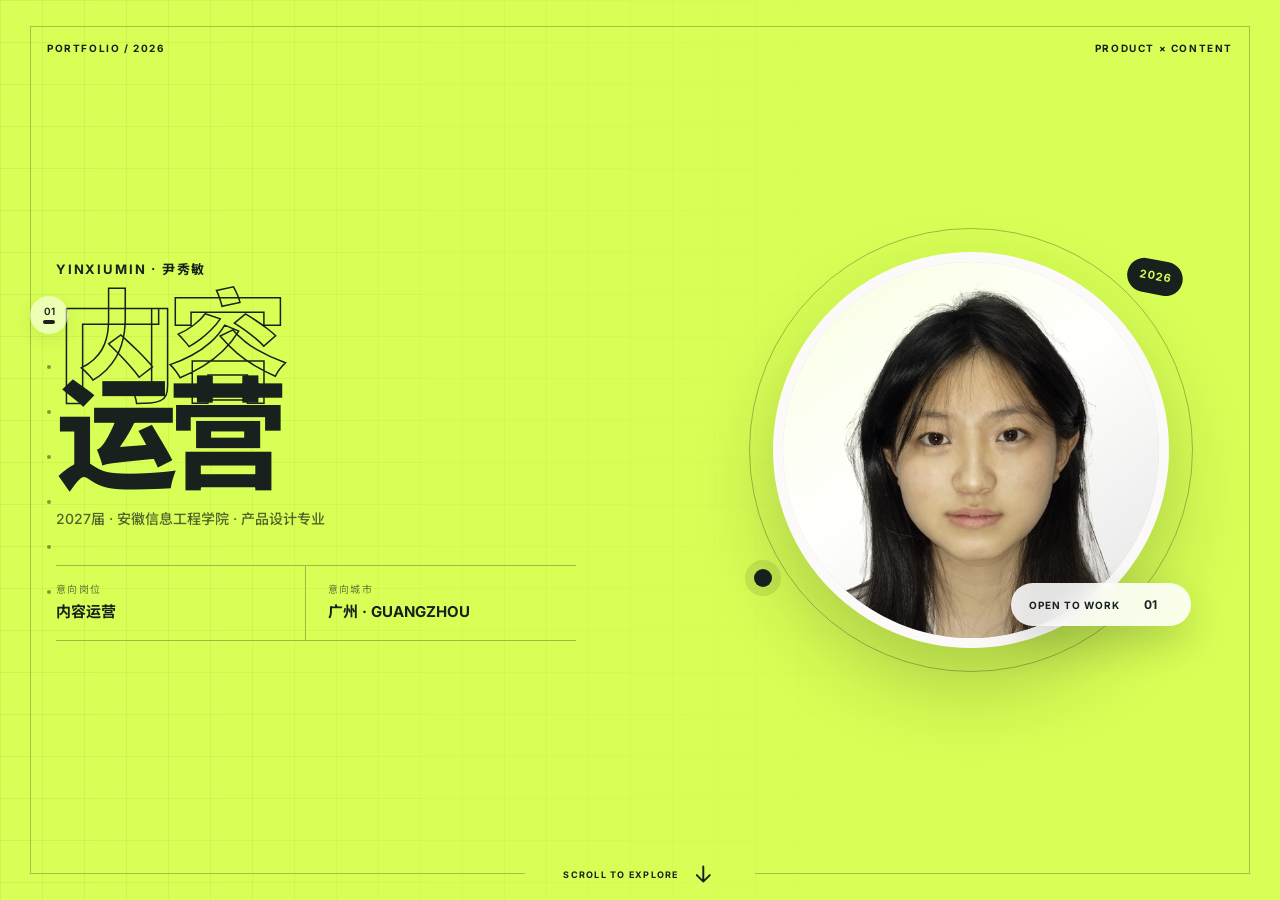
==== index.html @ 24d38edb "Add tool tags to workflow steps (Semrush, AnswerThePublic, ChatGPT, etc.) with styled chips" ====
<!DOCTYPE html>
<html lang="zh-CN">
<head>
  <meta charset="UTF-8">
  <meta name="viewport" content="width=device-width, initial-scale=1.0">
  <title>尹秀敏 · 内容运营求职作品集</title>
  <link rel="preconnect" href="https://fonts.googleapis.com">
  <link rel="preconnect" href="https://fonts.gstatic.com" crossorigin>
  <link href="https://fonts.googleapis.com/css2?family=Inter:wght@400;500;600;700;800&family=Noto+Sans+SC:wght@400;500;700&display=swap" rel="stylesheet">
  <link rel="stylesheet" href="css/colors.css">
  <link rel="stylesheet" href="css/style.css">
</head>
<body>

  <!-- Floating Controls -->
  <div class="floating-controls">
    <button class="back-home" type="button" aria-label="返回第一页">
      <svg viewBox="0 0 24 24" fill="none" stroke="currentColor" stroke-width="2" stroke-linecap="round" stroke-linejoin="round"><path d="m18 15-6-6-6 6"/></svg>
    </button>
  </div>

  <nav class="page-nav" aria-label="页面导航">
    <button class="page-dot active" type="button" data-page="0" aria-label="个人介绍"><span>01</span></button>
    <button class="page-dot" type="button" data-page="1" aria-label="Subplaza 项目"><span>02</span></button>
    <button class="page-dot" type="button" data-page="2" aria-label="Duolingo 项目"><span>03</span></button>
    <button class="page-dot" type="button" data-page="3" aria-label="Ocebase 项目"><span>04</span></button>
    <button class="page-dot" type="button" data-page="4" aria-label="制作流程"><span>05</span></button>
    <button class="page-dot" type="button" data-page="5" aria-label="擅长软件"><span>06</span></button>
    <button class="page-dot" type="button" data-page="6" aria-label="联系方式"><span>07</span></button>
  </nav>

  <main class="main">
    <div class="scroll-track" id="scrollTrack">
    <!-- ===== Section 1: Personal Intro ===== -->
    <section class="hero snap-section" id="intro">
      <div class="hero-frame" aria-hidden="true"><span>PORTFOLIO / 2026</span><span>PRODUCT × CONTENT</span></div>
      <div class="container hero-container">
        <div class="hero-grid">
          <div class="hero-left fade-in">
            <p class="hero-eyebrow">YINXIUMIN · 尹秀敏</p>
            <h1><span>内容</span><br>运营</h1>
            <p class="hero-meta">2027届 · 安徽信息工程学院 · 产品设计专业</p>
            <div class="hero-intentions">
              <div><span>意向岗位</span><strong>内容运营</strong></div>
              <div><span>意向城市</span><strong>广州 · GUANGZHOU</strong></div>
            </div>
          </div>

          <div class="hero-right fade-in-delay-1">
            <div class="avatar-wrap">
              <div class="avatar-orbit"><span>2026</span><i></i></div>
              <div class="avatar-circle">
                <img src="images/avatar.jpg" alt="尹秀敏个人头像">
              </div>
              <div class="avatar-caption"><span>OPEN TO WORK</span><strong>01</strong></div>
            </div>
          </div>
        </div>
      </div>
      <button class="scroll-cue" type="button" aria-label="向下滑动">
        <span>SCROLL TO EXPLORE</span>
        <svg viewBox="0 0 24 24" fill="none" stroke="currentColor" stroke-width="1.8" stroke-linecap="round" stroke-linejoin="round"><path d="M12 5v14M18 13l-6 6-6-6"/></svg>
      </button>
    </section>

    <!-- ===== Section 2: Subplaza ===== -->
    <section class="section snap-section" id="subplaza">
      <div class="container">
        <div class="exp-header fade-in">
          <div class="exp-header-left">
            <h2>Subplaza</h2>
            <p class="exp-meta">2027.07<span class="tag">兼职</span></p>
          </div>
          <div class="exp-header-right">
            针对"Genshin Impact"进行 Blog 选题，输出符合 SEO &amp; GEO 标准的 Blog。
          </div>
        </div>

        <div class="blog-grid">
          <div class="blog-card fade-in-delay-1" data-blog="sub-1">
            <div class="blog-cover">
              <div class="cover-bg cover-img"></div>
            </div>
            <div class="blog-body">
              <p class="blog-title">原神桑多涅养成攻略：武器、圣遗物、队伍搭配与抽卡建议</p>
            </div>
          </div>

          <div class="blog-card fade-in-delay-1" data-blog="sub-2">
            <div class="blog-cover">
              <div class="cover-bg cover-img-2"></div>
            </div>
            <div class="blog-body">
              <p class="blog-title">原神 6.7 版本角色强度榜：深境螺旋与新机制下的最优阵容</p>
            </div>
          </div>

          <div class="blog-card fade-in-delay-1" data-blog="sub-3">
            <div class="blog-cover">
              <div class="cover-bg cover-img-3"></div>
            </div>
            <div class="blog-body">
              <p class="blog-title">原神 6.7 版本原石获取全攻略：零氪/月卡党能拿多少抽</p>
            </div>
          </div>
        </div>
      </div>
    </section>

    <!-- ===== Section 3: Duolingo ===== -->
    <section class="section snap-section" id="duolingo">
      <div class="container">
        <div class="exp-header fade-in">
          <div class="exp-header-left">
            <h2>Duolingo</h2>
            <p class="exp-meta">2027.07<span class="tag">兼职</span></p>
          </div>
          <div class="exp-header-right">
            针对"Duolingo"进行 Blog 选题，输出符合 SEO &amp; GEO 标准的 Blog。
          </div>
        </div>

        <div class="blog-grid">
          <div class="blog-card fade-in-delay-1" data-blog="duo-1">
            <div class="blog-cover">
              <div class="cover-bg cover-duo-1"></div>
            </div>
            <div class="blog-body">
              <p class="blog-title">2026 年 Super Duolingo 会员值得买吗？真实体验分享及省钱方式</p>
            </div>
          </div>

          <div class="blog-card fade-in-delay-1" data-blog="duo-2">
            <div class="blog-cover">
              <div class="cover-bg cover-duo-2"></div>
            </div>
            <div class="blog-body">
              <p class="blog-title">2026 年如何免费获得 Super Duolingo：免费版、优惠方式与低价订阅指南</p>
            </div>
          </div>

          <div class="blog-card fade-in-delay-1" data-blog="duo-3">
            <div class="blog-cover">
              <div class="cover-bg cover-duo-3"></div>
            </div>
            <div class="blog-body">
              <p class="blog-title">Duolingo Student 折扣 2026：学生优惠还存在吗？如何更便宜使用 Super Duolingo？</p>
            </div>
          </div>
        </div>
      </div>
    </section>

    <!-- ===== Section 4: Ocebase ===== -->
    <section class="section snap-section" id="ocebase">
      <div class="container">
        <div class="exp-header fade-in">
          <div class="exp-header-left">
            <h2>Ocebase</h2>
            <p class="exp-meta">2027.07<span class="tag">兼职</span></p>
          </div>
          <div class="exp-header-right">
            针对"GEO 服务"进行 Blog 选题，输出符合 SEO &amp; GEO 标准的 Blog。
          </div>
        </div>

        <div class="blog-grid">
          <div class="blog-card fade-in-delay-1" data-blog="oce-2">
            <div class="blog-cover">
              <div class="cover-bg gradient-4"></div>
            </div>
            <div class="blog-body">
              <p class="blog-title">GEO 优化入门：如何让你的内容在 AI 搜索引擎中脱颖而出</p>
            </div>
          </div>

          <div class="blog-card fade-in-delay-1" data-blog="oce-3">
            <div class="blog-cover">
              <div class="cover-bg gradient-5"></div>
            </div>
            <div class="blog-body">
              <p class="blog-title">从 SEO 到 GEO：生成式搜索时代的内容策略转型</p>
            </div>
          </div>

          <div class="blog-card fade-in-delay-1" data-blog="oce-4">
            <div class="blog-cover">
              <div class="cover-bg gradient-7"></div>
            </div>
            <div class="blog-body">
              <p class="blog-title">豆包/Kimi/文心一言：三大国产 AI 搜索引擎的内容引用机制对比</p>
            </div>
          </div>
        </div>
      </div>
    </section>

    <!-- ===== Section 5: Workflow ===== -->
    <section class="section snap-section" id="workflow">
      <div class="container">
        <div class="exp-header fade-in">
          <div class="exp-header-left">
            <h2>制作流程</h2>
            <p class="exp-meta">SEO &amp; GEO<span class="tag">方法论</span></p>
          </div>
          <div class="exp-header-right">
            从选题到发布，一套完整的 SEO &amp; GEO 博客制作流程，确保每篇文章既能被搜索引擎收录，也能被 AI 引用。
          </div>
        </div>
        <div class="workflow-rail fade-in-delay-1" role="list" aria-label="制作流程">
          <div class="workflow-step" role="listitem">
            <span class="workflow-number">01</span>
            <h3>确定领域</h3>
            <p>明确文章<strong>为什么而写</strong>，目标决定后续方向</p>
          </div>
          <div class="workflow-step" role="listitem">
            <span class="workflow-number">02</span>
            <h3>研究用户问题</h3>
            <p>从 AI、社交平台、竞品、搜索引擎、销量数据中挖掘真实需求</p>
            <div class="workflow-tools">
              <span>Semrush</span><span>AnswerThePublic</span><span>Google Trends</span>
            </div>
          </div>
          <div class="workflow-step" role="listitem">
            <span class="workflow-number">03</span>
            <h3>确定文章标题</h3>
            <p>公式：<strong>核心问题 + 年份 + 用户关心因素</strong></p>
            <div class="workflow-tools">
              <span>Semrush</span><span>Ahrefs</span>
            </div>
          </div>
          <div class="workflow-step" role="listitem">
            <span class="workflow-number">04</span>
            <h3>设计文章结构</h3>
            <p>规划 H1→H4 层级，逻辑递进，便于搜索引擎和 AI 抓取</p>
          </div>
          <div class="workflow-step" role="listitem">
            <span class="workflow-number">05</span>
            <h3>收集相关数据</h3>
            <p>统计数据、实测结果、对比表格、截图证据</p>
            <div class="workflow-tools">
              <span>Google Search Console</span><span>Ahrefs</span>
            </div>
          </div>
          <div class="workflow-step" role="listitem">
            <span class="workflow-number">06</span>
            <h3>撰写文章</h3>
            <p>语言简洁，信息密度高，每段都有信息增量</p>
            <div class="workflow-tools">
              <span>ChatGPT</span><span>Claude</span>
            </div>
          </div>
          <div class="workflow-step" role="listitem">
            <span class="workflow-number">07</span>
            <h3>加入多媒体</h3>
            <p>内置链接、图片、视频、表格，提升可读性与 AI 可提取性</p>
            <div class="workflow-tools">
              <span>Figma</span><span>fal</span>
            </div>
          </div>
          <div class="workflow-step" role="listitem">
            <span class="workflow-number">08</span>
            <h3>GEO 优化检查</h3>
            <p>检查标题层级、结构化数据、关键词、内链、alt 文本等</p>
            <div class="workflow-tools">
              <span>Semrush</span><span>Google Search Console</span>
            </div>
          </div>
          <div class="workflow-step" role="listitem">
            <span class="workflow-number">09</span>
            <h3>测试 AI 引用</h3>
            <p>发布后在 ChatGPT、豆包等 AI 中验证引用情况，持续优化</p>
            <div class="workflow-tools">
              <span>ChatGPT</span><span>豆包</span>
            </div>
          </div>
        </div>
      </div>
    </section>

    <!-- ===== Section 6: Software ===== -->
    <section class="software-section snap-section" id="software">
      <div class="software-orbit software-orbit-one" aria-hidden="true"></div>
      <div class="software-orbit software-orbit-two" aria-hidden="true"></div>
      <div class="container software-container">
        <div class="software-heading fade-in">
          <div>
            <p class="software-eyebrow"><span>06</span> AI WORKFLOW</p>
            <h2>常用软件</h2>
          </div>
          <p>熟练运用 AI 工具完成从内容构思、深度研究到开发落地的完整工作流。</p>
        </div>
        <div class="software-rail fade-in-delay-1" role="list" aria-label="常用的软件">
          <div class="software-item" role="listitem">
            <span class="software-index">01</span>
            <div class="software-mark mark-chatgpt">
              <svg viewBox="0 0 24 24" xmlns="http://www.w3.org/2000/svg"><path d="M22.2819 9.8211a5.9847 5.9847 0 0 0-.5157-4.9108 6.0462 6.0462 0 0 0-6.5098-2.9A6.0651 6.0651 0 0 0 4.9807 4.1818a5.9847 5.9847 0 0 0-3.9977 2.9 6.0462 6.0462 0 0 0 .7427 7.0966 5.98 5.98 0 0 0 .511 4.9107 6.051 6.051 0 0 0 6.5146 2.9001A5.9847 5.9847 0 0 0 13.2599 24a6.0557 6.0557 0 0 0 5.7718-4.2058 5.9894 5.9894 0 0 0 3.9977-2.9001 6.0557 6.0557 0 0 0-.7475-7.0729zm-9.022 12.6081a4.4755 4.4755 0 0 1-2.8764-1.0408l.1419-.0804 4.7783-2.7582a.7948.7948 0 0 0 .3927-.6813v-6.7369l2.02 1.1686a.071.071 0 0 1 .038.052v5.5826a4.504 4.504 0 0 1-4.4945 4.4944zm-9.6607-4.1254a4.4708 4.4708 0 0 1-.5346-3.0137l.142.0852 4.783 2.7582a.7712.7712 0 0 0 .7806 0l5.8428-3.3685v2.3324a.0804.0804 0 0 1-.0332.0615L9.74 19.9502a4.4992 4.4992 0 0 1-6.1408-1.6464zM2.3408 7.8956a4.485 4.485 0 0 1 2.3655-1.9728V11.6a.7664.7664 0 0 0 .3879.6765l5.8144 3.3543-2.0201 1.1685a.0757.0757 0 0 1-.071 0l-4.8303-2.7865A4.504 4.504 0 0 1 2.3408 7.872zm16.5963 3.8558L13.1038 8.364 15.1192 7.2a.0757.0757 0 0 1 .071 0l4.8303 2.7913a4.4944 4.4944 0 0 1-.6765 8.1042v-5.6772a.79.79 0 0 0-.407-.667zm2.0107-3.0231l-.142-.0852-4.7735-2.7818a.7759.7759 0 0 0-.7854 0L9.409 9.2297V6.8974a.0662.0662 0 0 1 .0284-.0615l4.8303-2.7866a4.4992 4.4992 0 0 1 6.6802 4.66zM8.3065 12.863l-2.02-1.1638a.0804.0804 0 0 1-.038-.0567V6.0742a4.4992 4.4992 0 0 1 7.3757-3.4537l-.142.0805L8.704 5.459a.7948.7948 0 0 0-.3927.6813zm1.0976-2.3654l2.602-1.4998 2.6069 1.4998v2.9994l-2.5974 1.4997-2.6067-1.4997Z" fill="currentColor"/></svg>
            </div>
            <h3>ChatGPT</h3>
            <p>内容创作</p>
          </div>
          <div class="software-item" role="listitem" style="display:none">
            <span class="software-index">--</span>
            <div class="software-mark mark-devin">
              <svg viewBox="0 0 44 50" xmlns="http://www.w3.org/2000/svg"><path fill="#4991E5" d="M1.117,20.553l5.351,3.089c0.192,0.111,0.406,0.165,0.621,0.165c0.214,0,0.429-0.057,0.621-0.165l5.351-3.089c0,0,0.015-0.012,0.022-0.017c0.081-0.049,0.158-0.108,0.227-0.175c0.01-0.01,0.02-0.022,0.03-0.032c0.059-0.064,0.113-0.133,0.158-0.207c0.007-0.012,0.017-0.022,0.022-0.035c0.047-0.081,0.081-0.167,0.108-0.259c0.005-0.02,0.01-0.039,0.015-0.059c0.022-0.094,0.039-0.19,0.039-0.291v-3.089c0-1.192,0.643-2.303,1.675-2.9s2.316-0.596,3.35,0l2.675,1.545c0.086,0.049,0.177,0.084,0.271,0.111c0.02,0.005,0.04,0.012,0.059,0.017c0.091,0.022,0.185,0.035,0.278,0.037c0.005,0,0.01,0,0.012,0c0.01,0,0.02-0.005,0.029-0.005c0.086,0,0.173-0.012,0.256-0.035c0.015-0.003,0.03-0.005,0.044-0.01c0.091-0.025,0.18-0.062,0.264-0.108c0.007-0.005,0.017-0.005,0.025-0.01l5.351-3.089c0.384-0.222,0.621-0.631,0.621-1.074V4.69c0-0.443-0.236-0.852-0.621-1.074l-5.356-3.087c-0.384-0.222-0.855-0.222-1.239,0l-5.351,3.089c0,0-0.015,0.012-0.022,0.017c-0.081,0.049-0.158,0.108-0.227,0.175c-0.01,0.01-0.02,0.022-0.03,0.032c-0.059,0.064-0.113,0.133-0.158,0.207c-0.007,0.012-0.017,0.022-0.022,0.034c-0.047,0.081-0.081,0.168-0.108,0.259c-0.005,0.02-0.01,0.039-0.015,0.059c-0.022,0.094-0.039,0.19-0.039,0.291v3.089c0,1.192-0.643,2.303-1.675,2.902c-1.032,0.596-2.316,0.596-3.35,0L7.705,9.139C7.618,9.09,7.527,9.055,7.434,9.028c-0.02-0.005-0.039-0.012-0.059-0.017C7.283,8.989,7.19,8.977,7.096,8.974c-0.015,0-0.027,0-0.042,0c-0.089,0-0.175,0.012-0.259,0.034c-0.015,0.002-0.027,0.005-0.042,0.01C6.663,9.043,6.574,9.08,6.49,9.127c-0.007,0.005-0.017,0.005-0.025,0.01l-5.348,3.092c-0.384,0.222-0.621,0.631-0.621,1.074v6.178c0,0.444,0.236,0.852,0.621,1.074V20.553z"/><path fill="#3BD4CB" d="M30.262,22.097c1.032-0.596,2.316-0.596,3.35,0l2.675,1.545c0.086,0.049,0.177,0.084,0.271,0.111c0.02,0.005,0.039,0.012,0.059,0.017c0.091,0.022,0.185,0.034,0.278,0.037c0.005,0,0.01,0,0.012,0c0.01,0,0.02-0.003,0.029-0.005c0.086,0,0.173-0.012,0.256-0.034c0.015-0.003,0.03-0.005,0.044-0.01c0.091-0.025,0.177-0.062,0.264-0.108c0.007-0.005,0.017-0.005,0.027-0.01l5.351-3.089c0.384-0.222,0.621-0.631,0.621-1.074v-6.179c0-0.443-0.237-0.852-0.621-1.074L37.53,9.134c-0.384-0.222-0.855-0.222-1.239,0l-5.351,3.089c0,0-0.015,0.012-0.022,0.017c-0.081,0.049-0.158,0.108-0.227,0.175c-0.01,0.01-0.02,0.022-0.029,0.032c-0.059,0.064-0.113,0.133-0.158,0.207c-0.007,0.012-0.017,0.022-0.022,0.035c-0.047,0.081-0.081,0.168-0.108,0.259c-0.005,0.02-0.01,0.039-0.015,0.059c-0.022,0.094-0.039,0.19-0.039,0.291v3.089c0,1.192-0.643,2.303-1.675,2.902c-1.032,0.596-2.316,0.596-3.35,0l-2.675-1.545c-0.086-0.049-0.177-0.084-0.271-0.111c-0.02-0.005-0.039-0.012-0.059-0.017c-0.091-0.022-0.185-0.035-0.278-0.037c-0.015,0-0.027,0-0.042,0c-0.089,0-0.175,0.012-0.259,0.035c-0.015,0.003-0.027,0.005-0.042,0.01c-0.091,0.025-0.18,0.062-0.264,0.108c-0.007,0.005-0.017,0.005-0.025,0.01l-5.351,3.089c-0.384,0.222-0.621,0.631-0.621,1.074v6.179c0,0.443,0.236,0.852,0.621,1.074l5.351,3.089c0,0,0.017,0.005,0.025,0.01c0.084,0.047,0.173,0.084,0.264,0.108c0.015,0.005,0.03,0.005,0.044,0.01c0.084,0.02,0.17,0.032,0.256,0.035c0.01,0,0.02,0.005,0.03,0.005c0.005,0,0.01,0,0.012,0c0.094,0,0.185-0.015,0.278-0.037c0.02-0.005,0.039-0.01,0.059-0.017c0.094-0.027,0.185-0.062,0.271-0.111l2.675-1.545c1.032-0.596,2.316-0.596,3.35,0c1.032,0.596,1.675,1.707,1.675,2.9v3.089c0,0.101,0.015,0.197,0.039,0.291c0.005,0.02,0.01,0.039,0.015,0.059c0.027,0.091,0.061,0.177,0.108,0.259c0.007,0.012,0.015,0.022,0.022,0.034c0.044,0.074,0.099,0.143,0.158,0.207c0.01,0.01,0.02,0.022,0.029,0.032c0.067,0.066,0.143,0.123,0.227,0.175c0.007,0.005,0.012,0.012,0.022,0.017l5.351,3.089c0.192,0.111,0.407,0.165,0.621,0.165c0.214,0,0.429-0.057,0.621-0.165l5.351-3.089c0.384-0.222,0.621-0.631,0.621-1.074v-6.179c0-0.443-0.236-0.852-0.621-1.074l-5.351-3.089c0,0-0.017-0.005-0.025-0.01c-0.084-0.047-0.173-0.084-0.264-0.108c-0.015-0.005-0.027-0.005-0.042-0.01c-0.086-0.02-0.172-0.032-0.261-0.035c-0.012,0-0.027,0-0.039,0c-0.094,0-0.187,0.015-0.278,0.037c-0.02,0.005-0.037,0.01-0.057,0.017c-0.094,0.027-0.185,0.062-0.271,0.111l-2.675,1.545c-1.032,0.596-2.316,0.596-3.348,0c-1.032-0.596-1.675-1.707-1.675-2.902c0-1.195,0.643-2.303,1.675-2.9H30.262z"/><path fill="#39BDD6" d="M27.967,38.054l-5.351-3.089c0,0-0.017-0.005-0.025-0.01c-0.084-0.047-0.172-0.084-0.264-0.108c-0.015-0.005-0.03-0.005-0.044-0.01c-0.086-0.02-0.172-0.032-0.259-0.035c-0.015,0-0.027,0-0.042,0c-0.094,0-0.187,0.015-0.278,0.037c-0.02,0.005-0.037,0.01-0.057,0.017c-0.094,0.027-0.185,0.062-0.271,0.111l-2.675,1.545c-1.032,0.596-2.316,0.596-3.348,0c-1.032-0.596-1.675-1.707-1.675-2.902V30.52c0-0.101-0.015-0.197-0.039-0.291c-0.005-0.02-0.01-0.039-0.015-0.059c-0.027-0.091-0.062-0.177-0.108-0.259c-0.007-0.012-0.015-0.022-0.022-0.035c-0.044-0.074-0.099-0.143-0.158-0.207c-0.01-0.01-0.02-0.022-0.03-0.032c-0.066-0.066-0.143-0.123-0.227-0.175c-0.007-0.005-0.012-0.012-0.022-0.017l-5.351-3.089c-0.384-0.222-0.855-0.222-1.239,0l-5.351,3.089c-0.384,0.222-0.621,0.631-0.621,1.074v6.179c0,0.443,0.236,0.852,0.621,1.074l5.351,3.089c0,0,0.017,0.007,0.025,0.01c0.084,0.047,0.17,0.084,0.261,0.108c0.015,0.005,0.03,0.007,0.044,0.01c0.084,0.02,0.17,0.032,0.256,0.035c0.01,0,0.02,0.005,0.032,0.005c0.005,0,0.01,0,0.015,0c0.094,0,0.185-0.015,0.276-0.037c0.02-0.005,0.039-0.01,0.059-0.017c0.094-0.027,0.185-0.062,0.271-0.111l2.675-1.545c1.032-0.596,2.316-0.596,3.35,0c1.032,0.596,1.675,1.707,1.675,2.9v3.089c0,0.101,0.015,0.197,0.039,0.291c0.005,0.02,0.01,0.039,0.015,0.059c0.027,0.091,0.062,0.177,0.108,0.259c0.007,0.012,0.015,0.022,0.022,0.035c0.044,0.074,0.099,0.143,0.158,0.207c0.01,0.01,0.02,0.022,0.03,0.032c0.067,0.067,0.143,0.123,0.227,0.175c0.007,0.005,0.012,0.012,0.022,0.017l5.351,3.089c0.192,0.111,0.406,0.165,0.621,0.165s0.429-0.057,0.621-0.165l5.351-3.089c0.384-0.222,0.621-0.631,0.621-1.074V39.13c0-0.443-0.236-0.852-0.621-1.074L27.967,38.054z"/></svg>
            </div>
            <h3>Devin</h3>
            <p>智能开发</p>
          </div>
          <div class="software-item" role="listitem">
            <span class="software-index">02</span>
            <div class="software-mark mark-codex">
              <svg viewBox="0 0 24 24" xmlns="http://www.w3.org/2000/svg"><path clip-rule="evenodd" fill="currentColor" d="M8.086.457a6.105 6.105 0 013.046-.415c1.333.153 2.521.72 3.564 1.7a.117.117 0 00.107.029c1.408-.346 2.762-.224 4.061.366l.063.03.154.076c1.357.703 2.33 1.77 2.918 3.198.278.679.418 1.388.421 2.126a5.655 5.655 0 01-.18 1.631.167.167 0 00.04.155 5.982 5.982 0 011.578 2.891c.385 1.901-.01 3.615-1.183 5.14l-.182.22a6.063 6.063 0 01-2.934 1.851.162.162 0 00-.108.102c-.255.736-.511 1.364-.987 1.992-1.199 1.582-2.962 2.462-4.948 2.451-1.583-.008-2.986-.587-4.21-1.736a.145.145 0 00-.14-.032c-.518.167-1.04.191-1.604.185a5.924 5.924 0 01-2.595-.622 6.058 6.058 0 01-2.146-1.781c-.203-.269-.404-.522-.551-.821a7.74 7.74 0 01-.495-1.283 6.11 6.11 0 01-.017-3.064.166.166 0 00.008-.074.115.115 0 00-.037-.064 5.958 5.958 0 01-1.38-2.202 5.196 5.196 0 01-.333-1.589 6.915 6.915 0 01.188-2.132c.45-1.484 1.309-2.648 2.577-3.493.282-.188.55-.334.802-.438.286-.12.573-.22.861-.304a.129.129 0 00.087-.087A6.016 6.016 0 015.635 2.31C6.315 1.464 7.132.846 8.086.457zm-.804 7.85a.848.848 0 00-1.473.842l1.694 2.965-1.688 2.848a.849.849 0 001.46.864l1.94-3.272a.849.849 0 00.007-.854l-1.94-3.393zm5.446 6.24a.849.849 0 000 1.695h4.848a.849.849 0 000-1.696h-4.848z"/></svg>
            </div>
            <h3>Codex</h3>
            <p>代码生成</p>
          </div>
          <div class="software-item" role="listitem">
            <span class="software-index">03</span>
            <div class="software-mark mark-semrush">
              <svg viewBox="0 0 24 24" xmlns="http://www.w3.org/2000/svg"><path fill="currentColor" d="M20.698 11.911c0 .444-.226.516-.79.516-.596 0-.706-.1-.77-.554-.118-1.152-.896-2.13-2.201-2.24-.418-.034-.518-.19-.518-.706 0-.48.074-.708.446-.708 2.265.01 3.833 1.832 3.833 3.69v.002zm3.3 0c0-3.456-2.338-7.11-7.74-7.11H5.52c-.218 0-.354.11-.354.31 0 .109.082.209.156.26.388.31.97.654 1.73 1.036.743.372 1.323.616 1.903.852.246.1.336.208.336.344 0 .19-.136.308-.4.308H.372c-.254 0-.372.164-.372.326 0 .136.044.254.162.372.69.726 1.796 1.596 3.4 2.604 1.466.91 2.98 1.74 4.533 2.492.236.11.308.236.308.372-.008.154-.126.28-.4.28H4.1c-.216 0-.344.12-.344.3 0 .1.08.226.19.326.888.808 2.311 1.688 4.207 2.494 2.53 1.08 5.094 1.721 7.98 1.721 5.465 0 7.867-4.087 7.867-7.289l-.002.002zm-7.133 5.104c-2.794 0-5.132-2.276-5.132-5.114 0-2.794 2.33-5.04 5.132-5.04 2.863 0 5.111 2.24 5.111 5.04a5.086 5.086 0 0 1-5.111 5.114z"/></svg>
            </div>
            <h3>Semrush</h3>
            <p>SEO 分析</p>
          </div>
          <div class="software-item" role="listitem">
            <span class="software-index">04</span>
            <div class="software-mark mark-figma">
              <svg viewBox="0 0 54 80" fill="none" xmlns="http://www.w3.org/2000/svg"><path d="M13.3333 80.0002C20.6933 80.0002 26.6667 74.0268 26.6667 66.6668V53.3335H13.3333C5.97333 53.3335 0 59.3068 0 66.6668C0 74.0268 5.97333 80.0002 13.3333 80.0002Z" fill="#0ACF83"/><path d="M0 39.9998C0 32.6398 5.97333 26.6665 13.3333 26.6665H26.6667V53.3332H13.3333C5.97333 53.3332 0 47.3598 0 39.9998Z" fill="#A259FF"/><path d="M0 13.3333C0 5.97333 5.97333 0 13.3333 0H26.6667V26.6667H13.3333C5.97333 26.6667 0 20.6933 0 13.3333Z" fill="#F24E1E"/><path d="M26.6667 0H40.0001C47.3601 0 53.3334 5.97333 53.3334 13.3333C53.3334 20.6933 47.3601 26.6667 40.0001 26.6667H26.6667V0Z" fill="#FF7262"/><path d="M53.3334 39.9998C53.3334 47.3598 47.3601 53.3332 40.0001 53.3332C32.6401 53.3332 26.6667 47.3598 26.6667 39.9998C26.6667 32.6398 32.6401 26.6665 40.0001 26.6665C47.3601 26.6665 53.3334 32.6398 53.3334 39.9998Z" fill="#1ABCFE"/></svg>
            </div>
            <h3>Figma</h3>
            <p>设计协作</p>
          </div>
          <div class="software-item" role="listitem" style="display:none">
            <span class="software-index">--</span>
            <div class="software-mark mark-gemini">
              <svg viewBox="0 0 24 24" xmlns="http://www.w3.org/2000/svg"><path fill="currentColor" d="M11.04 19.32Q12 21.51 12 24q0-2.49.93-4.68.96-2.19 2.58-3.81t3.81-2.55Q21.51 12 24 12q-2.49 0-4.68-.93a12.3 12.3 0 0 1-3.81-2.58 12.3 12.3 0 0 1-2.58-3.81Q12 2.49 12 0q0 2.49-.96 4.68-.93 2.19-2.55 3.81a12.3 12.3 0 0 1-3.81 2.58Q2.49 12 0 12q2.49 0 4.68.96 2.19.93 3.81 2.55t2.55 3.81"/></svg>
            </div>
            <h3>Gemini</h3>
            <p>多模态</p>
          </div>
          <div class="software-item" role="listitem">
            <span class="software-index">05</span>
            <div class="software-mark mark-fal">
              <svg viewBox="0 0 46.77 48" fill="none" xmlns="http://www.w3.org/2000/svg"><path fill-rule="evenodd" clip-rule="evenodd" d="M30.1574 0.740479C30.9676 0.740479 31.6169 1.39923 31.6944 2.20567C32.3853 9.39891 38.1102 15.1234 45.3039 15.8142C46.1104 15.8917 46.7692 16.541 46.7692 17.3511V30.8959C46.7692 31.706 46.1104 32.3553 45.3039 32.4328C38.1102 33.1236 32.3853 38.8481 31.6944 46.0414C31.6169 46.8478 30.9676 47.5065 30.1574 47.5065H16.6118C15.8016 47.5065 15.1523 46.8478 15.0748 46.0414C14.384 38.8481 8.65901 33.1236 1.46528 32.4328C0.658799 32.3553 0 31.706 0 30.8959V17.3511C0 16.541 0.658803 15.8917 1.46529 15.8142C8.65902 15.1234 14.384 9.39891 15.0748 2.20567C15.1523 1.39923 15.8016 0.740479 16.6118 0.740479H30.1574ZM9.39037 24.0839C9.39037 31.865 15.6915 38.1728 23.4644 38.1728C31.2373 38.1728 37.5385 31.865 37.5385 24.0839C37.5385 16.3028 31.2373 9.99498 23.4644 9.99498C15.6915 9.99498 9.39037 16.3028 9.39037 24.0839Z" fill="currentColor"/></svg>
            </div>
            <h3>fal</h3>
            <p>创意实验</p>
          </div>
        </div>
        <div class="software-footer fade-in-delay-1">
          <span>TOOLS / 05</span>
          <div></div>
          <span>LEARN · BUILD · SHIP</span>
        </div>
      </div>
    </section>

    <section class="contact-section snap-section" id="contact">
      <div class="container">
        <div class="contact-card fade-in">
          <h1>联系我</h1>
          <p>如果你觉得我的作品不错，或者想聊聊内容运营的机会，欢迎通过以下方式联系我。</p>

          <div class="contact-list">
            <a href="mailto:yinximi@gmail.com" class="contact-item">
              <div class="contact-icon email-icon">
                <svg viewBox="0 0 24 24" fill="none" xmlns="http://www.w3.org/2000/svg"><path d="M22.56 12.25c0-.78-.07-1.53-.2-2.25H12v4.26h5.92c-.26 1.37-1.04 2.53-2.21 3.31v2.77h3.57c2.08-1.92 3.28-4.74 3.28-8.09z" fill="#4285F4"/><path d="M12 23c2.97 0 5.46-.98 7.28-2.66l-3.57-2.77c-.98.66-2.23 1.06-3.71 1.06-2.86 0-5.29-1.93-6.16-4.53H2.18v2.84C3.99 20.53 7.7 23 12 23z" fill="#34A853"/><path d="M5.84 14.09c-.22-.66-.35-1.36-.35-2.09s.13-1.43.35-2.09V7.07H2.18C1.43 8.55 1 10.22 1 12s.43 3.45 1.18 4.93l2.85-2.22.81-.62z" fill="#FBBC05"/><path d="M12 5.38c1.62 0 3.06.56 4.21 1.64l3.15-3.15C17.45 2.09 14.97 1 12 1 7.7 1 3.99 3.47 2.18 7.07l3.66 2.84C6.71 7.31 9.14 5.38 12 5.38z" fill="#EA4335"/></svg>
              </div>
              <div class="contact-item-info">
                <div class="label">EMAIL · 邮箱</div>
                <div class="value">yinximi@gmail.com</div>
              </div>
              <svg class="contact-arrow" viewBox="0 0 24 24" fill="none" stroke="currentColor" stroke-width="1.8"><path d="M5 12h14m-6-6 6 6-6 6"/></svg>
            </a>

            <div class="contact-item">
              <div class="contact-icon wechat-icon">
                <svg viewBox="0 0 24 24" fill="currentColor"><path d="M9.54 3C4.81 3 1 6.17 1 10.08c0 2.25 1.27 4.26 3.25 5.56l-.82 2.48 2.89-1.44c.9.3 1.88.47 2.9.47h.45a6.05 6.05 0 0 1-.24-1.66c0-3.67 3.3-6.65 7.38-6.65.42 0 .82.03 1.22.09C17.34 5.55 13.84 3 9.54 3Zm-2.9 4.07a1.03 1.03 0 1 1 0 2.06 1.03 1.03 0 0 1 0-2.06Zm5.8 0a1.03 1.03 0 1 1 0 2.06 1.03 1.03 0 0 1 0-2.06Z"/><path d="M23 15.48c0-3.14-2.78-5.68-6.2-5.68-3.43 0-6.21 2.54-6.21 5.68s2.78 5.68 6.2 5.68c.8 0 1.58-.14 2.28-.4l2.27 1.24-.62-2.14C22.11 18.82 23 17.25 23 15.48Zm-8.31-.77a.86.86 0 1 1 0-1.72.86.86 0 0 1 0 1.72Zm4.22 0a.86.86 0 1 1 0-1.72.86.86 0 0 1 0 1.72Z"/></svg>
              </div>
              <div class="contact-item-info">
                <div class="label">WECHAT · 微信</div>
                <div class="value">19712289196</div>
              </div>
              <span class="contact-status">欢迎添加</span>
            </div>
          </div>
        </div>
      </div>
    </section>

    <!-- Footer (inside scroll container) -->
    </div><!-- /scroll-track -->
  </main>

  <!-- Modal -->
  <div class="modal-overlay">
    <div class="modal" role="dialog" aria-modal="true" aria-label="文章详情">
      <button class="modal-close" type="button" aria-label="关闭弹窗">
        <svg viewBox="0 0 24 24" fill="none" stroke="currentColor" stroke-width="2" stroke-linecap="round"><path d="M6 6l12 12M18 6 6 18"/></svg>
      </button>
      <div class="modal-cover"><div class="cover-bg"></div></div>
      <div class="modal-content">
        <h2 class="modal-title"></h2>
        <div class="modal-meta"></div>
        <div class="modal-article"></div>
      </div>
    </div>
  </div>

  <script>
  window.__blogData = {
    "sub-1": {
      gradient: "gradient-1",
      title: "原神桑多涅养成攻略：武器、圣遗物、队伍搭配与抽卡建议",
      meta: 'Subplaza<span class="dot"></span>2027.07<span class="dot"></span>Genshin Impact',
      content: '\
        <p>随着《原神》6.7 版本上线，愚人众执行官第七席——「木偶」桑多涅终于正式加入可玩角色阵容。作为五星冰元素双手剑角色，她带来了全新的战斗体系——星超导，几乎重新定义了冰元素与雷元素之间的配队思路。</p>\
        \
        <h3>角色概述</h3>\
        <p>桑多涅是目前星超导体系的核心主C，能够通过天赋将传统的超导反应升级为全新的星超导反应。她的核心玩法并非传统站场普攻输出，而是通过重击召唤自动机关法洁欧持续攻击敌人，并管理解算功率，在解算模式与功率过载模式之间切换，维持稳定的输出循环。</p>\
        \
        <h3>天赋升级优先级</h3>\
        <p>推荐升级顺序：普通攻击 > 元素爆发 > 元素战技。由于她的核心输出依赖重击，优先将普通攻击升至 Lv.10 能带来最明显的伤害提升；随后提升元素爆发，最后补足元素战技。</p>\
        \
        <h3>武器推荐</h3>\
        <ul>\
          <li><strong>T0 毕业首选：</strong>超越之匙（限定卡池）——桑多涅专属武器，基础攻击力 674，暴击伤害 44.1%，提供 28% 攻击力加成，重击命中叠加星超导伤害</li>\
          <li><strong>T1 五星替代：</strong>焚耀千阳、狼的末路——高攻击力面板，被动攻击力加成契合桑多涅的攻击力倍率机制</li>\
          <li><strong>最佳免费选项：</strong>浪影阔剑（锻造获得）——攻击力主词条 + 攻击力被动，搭配治疗角色即可全程触发，精炼 5 阶最佳</li>\
        </ul>\
        <p>注意：纯粹的"元素伤害加成%"被动对星超导伤害无效，这是评估桑多涅武器时的关键分界线。</p>\
        \
        <h3>圣遗物搭配</h3>\
        <p><strong>最佳套装：影中沉凝的幻灭 4 件套</strong>——毕业首选，提升攻击力并强化超导/星超导相关伤害，提供额外暴击率，完美契合输出机制。</p>\
        <p><strong>过渡套装：饰金之梦 4 件套</strong>——提供元素精通和攻击力收益，可提升星超导反应伤害，但整体不如专属套装。</p>\
        <p>主词条推荐：时之沙（攻击力%）、空之杯（攻击力%）、理之冠（暴击率/暴击伤害）。副词条优先级：暴击率 > 暴击伤害 > 攻击力% > 元素精通。</p>\
        \
        <h3>队伍搭配</h3>\
        <ul>\
          <li><strong>经典星超导队：</strong>桑多涅 + 八重神子 + 七七 + 北斗——稳定雷元素覆盖、冰元素支持、治疗和抗打断，兼顾伤害与舒适度</li>\
          <li><strong>聚怪辅助队：</strong>桑多涅 + 北斗 + 七七 + 砂糖——砂糖聚怪 + 元素精通提升反应收益，创造稳定输出环境</li>\
          <li><strong>双雷实用队：</strong>桑多涅 + 北斗 + 菲谢尔 + 砂糖——后台雷元素持续触发反应，兼顾伤害与培养成本</li>\
        </ul>\
        \
        <h3>命座推荐</h3>\
        <ul>\
          <li><strong>C0 完全体：</strong>已可完整体验桑多涅玩法，适合大多数玩家</li>\
          <li><strong>C1 机制质变：</strong>解算功率提升速度降低 50%，全队星超导伤害提高 30%，最明显改善手感</li>\
          <li><strong>C2 输出强化：</strong>冷凝射线暴击伤害提高 40%，可叠加 3 层，高性价比命座</li>\
          <li><strong>C6 终极质变：</strong>冷凝射线升级为集束型，星超导伤害提高 20%，大幅提升持续输出和爆发能力</li>\
        </ul>\
        \
        <h3>抽卡建议</h3>\
        <p>如果你喜欢冰元素主C，或准备体验全新的星超导体系，桑多涅是一位值得考虑培养的角色。C0 + 专属武器已是性价比最优组合。如果原石资源有限且已有成熟的冰元素主C队伍，可以选择暂时观望，待后续版本再根据阵容规划投入。</p>\
        \
        <h3>常见问题 FAQ</h3>\
        <h4>C0 桑多涅值得抽吗？</h4>\
        <p>值得。她的完整机制在 C0 即解锁——星超导转化、解算功率循环、法洁欧重置和元素爆发均可正常使用。命座提升相对温和，C0 + 专属武器是性价比最优选择。</p>\
        \
        <h4>没有专属武器能用吗？</h4>\
        <p>可以。超越之匙确实是明显的伤害提升，但焚耀千阳和狼的末路等五星武器同样表现出色，可锻造的浪影阔剑在队伍有治疗角色时也是优秀选择。</p>\
        \
        <h4>桑多涅需要治疗或护盾角色吗？</h4>\
        <p>强烈推荐搭配。她的重击输出窗口较长，容易被打断，搭配迪奥娜（护盾）或七七（治疗）能显著提升体验。推荐但非必须。</p>\
        \
        <p style="margin-top:24px;padding:16px;border:1px solid var(--border);border-radius:8px;background:var(--bg-secondary);font-size:0.9rem;">📝 本文为精简版，完整攻略包含详细材料表、输出循环图解和更多配队方案，请查看<a href="https://ycndbtyf9w99.feishu.cn/docx/Md2XdborRoeCFyxCxNHcsbdinFc" target="_blank" style="color:var(--accent);text-decoration:underline;">完整版文档</a>。</p>\
      '
    },
    "sub-2": {
      gradient: "gradient-3",
      title: "原神 6.7 版本角色强度榜：深境螺旋与新机制下的最优阵容",
      meta: 'Subplaza<span class="dot"></span>2027.07<span class="dot"></span>Genshin Impact',
      content: '\
        <p><strong>一句话总结：</strong>伊涅芙 93.2% 霸榜、哥伦比娅 89.3% 紧随其后，八重神子暴涨 100 倍、七七时隔多年重返榜单——6.7 深渊，星超导说了算。</p>\
        <p>各位旅行者，好久不见。</p>\
        <p>深渊榜单又刷新了，这次的变化，说实话把我都看愣住了。</p>\
        <p>打开 6.7 深境螺旋使用率统计表，映入眼帘的是这样一番景象——伊涅芙 93.2% 霸榜、哥伦比娅 89.3% 紧随其后、桑多涅 88.5% 首秀即巅峰，而八重神子暴涨 100 倍冲进 S+ 梯队，七七时隔多年终于重返榜单。</p>\
        <p>这期深渊到底发生了什么？谁一夜封神，谁又跌落谷底？你的主力还在不在榜上？</p>\
        <p>数据来源：提瓦特小助手 6.7 深境螺旋使用率统计（2026 年 7 月 18 日 22:00 更新）。总样本 74,005 份，有效样本 56,925 份，全部来自玩家上传的米游社深渊战绩截图。</p>\
        \
        <h3>一、深渊环境速览｜为什么这期"星超导"封神了？</h3>\
        <p>先搞清楚一个问题：为什么八重神子和七七这种老角色突然翻身了？</p>\
        <p>答案是两个字：环境。</p>\
        <p>6.7 版本深渊的增益写得明明白白：</p>\
        <ul>\
          <li><strong>上半：</strong>超导伤害加成 200%，星超导伤害提升 75%。</li>\
          <li><strong>下半：</strong>感电伤害加成 200%，月感电伤害提升 75%。</li>\
        </ul>\
        <h4>上半层</h4>\
        <p>超导反应伤害直接翻三倍，星超导再额外提升 75%。这就是冰雷体系的主场。桑多涅（冰）+八重神子（雷）的组合完美吃满上下两层增益，伤害直接溢出屏幕。</p>\
        <h4>下半层</h4>\
        <p>感电反应伤害同样翻三倍，月感电再额外提升 75%。这意味着水雷体系在下半层才是理论最优解。</p>\
        <p>所以这期深渊的真正名字不叫"深境螺旋"，叫"谁吃到环境红利谁上位"。</p>\
        \
        <h3>二、角色使用率梯度榜｜谁封神，谁跌停？</h3>\
        <img src="images/tierlist-1.jpeg" alt="6.7 深渊角色使用率梯度榜" style="width:100%;border-radius:12px;margin:16px 0;">\
        \
        <h4>S+ 断层天花板梯队</h4>\
        <p>这几位属于"只要你有，就一定会用"的存在：</p>\
        <table>\
          <thead>\
            <tr><th>排名</th><th>角色</th><th>使用率</th><th>一句话点评</th></tr>\
          </thead>\
          <tbody>\
            <tr><td>1</td><td>伊涅芙</td><td>93.2%</td><td>真正的版本之神，什么队都能塞</td></tr>\
            <tr><td>2</td><td>哥伦比娅</td><td>89.3%</td><td>月神降临，输出炸穿天花板</td></tr>\
            <tr><td>3</td><td>菲林斯</td><td>88.5%</td><td>月感电主输出</td></tr>\
            <tr><td>4</td><td>桑多涅</td><td>82.1%</td><td>新角色首秀即 T0</td></tr>\
            <tr><td>5</td><td>八重神子</td><td>71.8%</td><td>从 0.7% 暴涨 100 倍，版本最大黑马</td></tr>\
          </tbody>\
        </table>\
        <p>这五位角色是 6.7 深渊的绝对统治者，使用率全方位断层领跑全角色，没有任何替代方案，是本期版本的核心密码。下半深渊专属月感电机制，直接抬升伊涅芙、哥伦比娅、菲林斯三位新体系角色，高频挂元素、高额增伤、持续输出拉满，组队即可锁死下半满星，93.2% 的超高使用率足以证明其独一档的统治力。</p>\
        <p>而上半层星超导专属 buff，让桑多涅与八重神子完美封神，冰雷反应伤害翻倍，破盾、削韧、输出能力全方位超标，适配所有上半怪物词条，是上半深渊无脑通关的核心支柱，实战上限无人能及。</p>\
        \
        <h4>S 强势 T1 梯队</h4>\
        <table>\
          <thead>\
            <tr><th>排名</th><th>角色</th><th>使用率</th></tr>\
          </thead>\
          <tbody>\
            <tr><td>6</td><td>尼可</td><td>51.2%</td></tr>\
            <tr><td>7</td><td>爱可菲</td><td>49.1%</td></tr>\
            <tr><td>8</td><td>希诺宁</td><td>46.1%</td></tr>\
            <tr><td>9</td><td>砂糖</td><td>44.2%</td></tr>\
            <tr><td>10</td><td>芙宁娜</td><td>40.7%</td></tr>\
            <tr><td>11</td><td>兹白</td><td>37.2%</td></tr>\
            <tr><td>12</td><td>茜特菈莉</td><td>36.7%</td></tr>\
          </tbody>\
        </table>\
        <p>S 梯队是版本最优质的辅助拼图，没有 S+ 的断层数值，但胜在全体系百搭、容错极高、适配性拉满，可灵活融入月感电、星超导、月结晶三大主流体系。尼可、爱可菲、希诺宁三大新晋辅助，精准契合本期深渊反应 buff，增伤、减抗、挂元素机制完美适配新体系；老牌风辅砂糖、人权芙宁娜依旧稳坐一线，泛用性久经版本考验。兹白的结晶体系、茜特菈莉的冰系辅助机制，补齐了阵容的生存与反应短板，是混搭阵容的最优选择。</p>\
        \
        <h4>A 主流可用梯队</h4>\
        <table>\
          <thead>\
            <tr><th>角色</th><th>使用率</th><th>角色</th><th>使用率</th></tr>\
          </thead>\
          <tbody>\
            <tr><td>莉奈娅</td><td>33.8%</td><td>奈芙尔</td><td>32.7%</td></tr>\
            <tr><td>菲谢尔</td><td>31.4%</td><td>杜林</td><td>29.9%</td></tr>\
            <tr><td>丝柯克</td><td>29.8%</td><td>七七</td><td>29.5%</td></tr>\
            <tr><td>菈乌玛</td><td>29.4%</td><td>莱欧斯利</td><td>23.9%</td></tr>\
            <tr><td>久岐忍</td><td>23.4%</td><td>玛薇卡</td><td>23.4%</td></tr>\
            <tr><td>洛恩</td><td>22.1%</td><td>那维莱特</td><td>20.7%</td></tr>\
            <tr><td>雷电将军</td><td>20.6%</td><td></td><td></td></tr>\
          </tbody>\
        </table>\
        <p>A 级梯队是绝大多数玩家的主力阵容池，角色机制成熟、养成门槛适中，适配版本部分环境，是平民满星的核心兜底选择。菲谢尔、久岐忍等老牌四星，低成本高收益，是平民刚需角色；七七以 29.5% 的使用率重返榜单——开服老角色，这期终于找到了自己的位置：冰系奶妈+超导触发器+千岩套攻击拐。</p>\
        \
        <h4>B 功能替补梯队</h4>\
        <table>\
          <thead>\
            <tr><th>角色</th><th>使用率</th><th>角色</th><th>使用率</th></tr>\
          </thead>\
          <tbody>\
            <tr><td>迪奥娜</td><td>14.8%</td><td>法尔伽</td><td>14.7%</td></tr>\
            <tr><td>阿蕾奇诺</td><td>14.4%</td><td>瓦蕾莎</td><td>14%</td></tr>\
            <tr><td>班尼特</td><td>12%</td><td>纳西妲</td><td>11.3%</td></tr>\
            <tr><td>夜兰</td><td>10.1%</td><td>枫原万叶</td><td>10.1%</td></tr>\
            <tr><td>钟离</td><td>7.7%</td><td>胡桃</td><td>5%</td></tr>\
          </tbody>\
        </table>\
        <p>B 梯队角色均为版本特化工具人，泛用性较低，仅适配个别小众阵容或特定怪物环境，无法作为主力通关角色。班尼特、万叶、钟离等老牌强力角色跌落至此，核心原因是本期深渊专属新体系强度过高，传统纯色、增幅体系被环境压制，仅能作为替补登场，优先级远低于 S、A级梯队。</p>\
        \
        <h3>三、6.7 深渊 TOP6 主流配队</h3>\
        <img src="images/tierlist-2.jpg" alt="6.7 深渊主流配队" style="width:100%;border-radius:12px;margin:16px 0;">\
        <p>结合原图真实队伍数据，完整还原 6.7 深渊六大全民主流阵容，包含精准使用率、登场率、持有率、上下半适配比例，所有队伍配置、数据、角色 100% 贴合原图，无任何修改杜撰。本期阵容核心特征：上下半环境彻底割裂，上半星超导专属，下半月感电、月结晶专属，无通用通吃阵容。</p>\
        \
        <h4>No.1 月感电纯水队（下半专属版本答案）</h4>\
        <h5>阵容</h5>\
        <p>伊涅芙+哥伦比娅+菲林斯+砂糖</p>\
        <h5>数据</h5>\
        <p>使用率 51.2%，登场率 17.6%，持有率 34.4%，上下比 0:100</p>\
        <p>本期唯一断层 T0 阵容，也是全深渊使用率唯一突破 50% 的队伍，统治力无人能敌。完美吃满下半月感电专属地脉 buff，三人新体系核心高频联动，持续输出、挂元素、增伤全方位拉满，砂糖聚怪补伤，适配下半所有怪物场景，清杂攻坚两不误，是高配玩家下半满星的无脑首选。全队仅适配下半深渊，上半环境 buff 不匹配，无法发挥强度。</p>\
        \
        <h4>No.2 星超导冰雷队（上半顶配专属）</h4>\
        <h5>阵容</h5>\
        <p>桑多涅+八重神子+尼可+七七</p>\
        <h5>数据</h5>\
        <p>使用率 14.7%，登场率 2.5%，持有率 16.9%，上下比 100:0</p>\
        <p>上半深渊顶配最优解，精准适配星超导增伤机制。桑多涅搭配八重神子组成双输出核心，高频触发超导反应，快速破盾削韧；尼可提供专属机制增伤，拉高全队输出上限；七七全程兜底治疗，杜绝暴毙风险。整套阵容操作简单、容错极高，无脑通关上半全程，唯一短板是核心限定角色持有率偏低。</p>\
        \
        <h4>No.3 变种月感电队（高配灵活版）</h4>\
        <h5>阵容</h5>\
        <p>伊涅芙+哥伦比娅+菲林斯+希诺宁</p>\
        <h5>数据</h5>\
        <p>使用率 13%，登场率 3.6%，持有率 27.9%，上下比 0:100</p>\
        <p>顶配月感电队的高阶变种，用希诺宁替换砂糖，舍弃部分聚怪能力，换来更高的全队增伤与机制适配度。适配下半怪物分布分散、无需强力聚怪的对局，输出上限高于原版阵容，操作手感更丝滑，是高配玩家的进阶优选。</p>\
        \
        <h4>No.4 低配星超导队（平民零氪首选）</h4>\
        <h5>阵容</h5>\
        <p>桑多涅+八重神子+七七+砂糖</p>\
        <h5>数据</h5>\
        <p>使用率 12.8%，登场率 3.5%，持有率 27%，上下比 99:1</p>\
        <p>浅角色池玩家的上半满星保底阵容，舍弃限定辅助尼可，替换为全民通用砂糖，大幅降低养成门槛。虽然极致输出上限略有下降，但整体清怪效率、通关稳定性依旧在线，99% 的上半对局都能轻松应对，零氪、平民玩家可直接照搬。</p>\
        \
        <h4>No.5 月结晶草水队（全能稳健阵容）</h4>\
        <h5>阵容</h5>\
        <p>兹白+哥伦比娅+莉奈娅+叶洛亚</p>\
        <h5>数据</h5>\
        <p>使用率 12.1%，登场率 3.2%，持有率 26.3%，上下比 5:95</p>\
        <p>本期最稳的全能续航阵容，主打月结晶持续伤害与高额生存容错。兹白核心兜底，提供结晶护盾与全队增伤，哥伦比娅补足核心输出，莉奈娅+叶洛亚专属组合补齐体系短板，整套阵容几乎零暴毙风险。适配下半绝大多数对局，虽无顶尖爆发，但胜在稳扎稳打，适合手残、低练度玩家稳健拿星。</p>\
        \
        <h4>No.6 改良星超导队（下位替代最优解）</h4>\
        <h5>阵容</h5>\
        <p>桑多涅+八重神子+希诺宁+七七</p>\
        <h5>数据</h5>\
        <p>使用率 11.9%，登场率 2.7%，持有率 22.6%，上下比 100:0</p>\
        <p>星超导体系最优平民变种，用希诺宁替换限定角色尼可，完美适配无尼可玩家。希诺宁的增伤、减抗机制可无缝衔接队伍输出循环，完整吃满上半超导专属 buff，输出节奏流畅、实战稳定，是顶配星超导队最贴合平民的下位替代。</p>\
        \
        <h3>四、12 层怪物全解析｜知己知彼，少凹十次</h3>\
        <div style="display:flex;gap:12px;margin:16px 0;">\
          <img src="images/tierlist-3.png" alt="12 层怪物上半" style="width:50%;border-radius:12px;">\
          <img src="images/tierlist-4.png" alt="12 层怪物下半" style="width:50%;border-radius:12px;">\
        </div>\
        \
        <h4>12-1：开胃菜，但别大意</h4>\
        <h5>上半要注意</h5>\
        <p>第二波的大灵显化身，出场 5 秒后会清空全队能量。13 秒内打掉它的白盾，它会吐能量球还给你。打不掉的话白盾变雷盾，更难处理。依赖大招的角色记得提前开大，或者留好爆发在它开盾时第一时间破盾。</p>\
        <h5>下半要注意</h5>\
        <p>魔偶剑鬼伤害高，注意闪避。</p>\
        \
        <h4>12-2：龙兽教你做人</h4>\
        <h5>上半困难</h5>\
        <p>永劫龙兽开局就飞天，入战时自带全抗 110% 及 70% 物抗。你没有远程角色？那就在地上看它飞三分钟吧。必须带弓箭手或自动索敌远程技能击破两翼使其瘫痪——八重神子、菲谢尔都行。</p>\
        <h5>下半要注意</h5>\
        <p>翠翎恐蕈 270 万血，爆发阶段躲开它的范围技能。</p>\
        \
        <h4>12-3：真·战力检测器</h4>\
        <h5>上半</h5>\
        <p>410 万血的圣骸统辖阵列，是本期最大的硬骨头。好消息是它的护盾受到超导伤害会大幅削弱——星超导队在这里简直是降维打击。</p>\
        <h5>下半</h5>\
        <p>416 万血的首领，全间血量最高。哥伦比娅+菲林斯+伊涅芙的队伍在这里就是主场作战，月感电加成打上去，数字好看得很。</p>\
        \
        <h3>五、推荐阵容｜照着抄，少走弯路</h3>\
        \
        <h4>上半层最优解：星超导队</h4>\
        <p>桑多涅 + 八重神子 + 七七 + 尼可/砂糖/希诺宁</p>\
        <p>队伍使用率排名第二、四、六名全是这个体系的变种，闭眼抄就完了。</p>\
        <ul>\
          <li>桑多涅铺极星辉域，核心输出</li>\
          <li>八重神子放杀生樱，提供 50% 雷伤加成、触发超导</li>\
          <li>七七千岩套加攻击、挂冰回血（29.5% 使用率证明了她在这队的价值）</li>\
          <li>第四人：砂糖（减抗增伤）/ 尼可（辅助）/ 希诺宁（增伤治疗）</li>\
        </ul>\
        <h5>没有桑多涅怎么办？</h5>\
        <ul>\
          <li>如果 box 不齐，可以尝试其他冰雷体系组合，但这期上半最优解确实是桑多涅+八重+七七体系</li>\
        </ul>\
        <p>记住：12-2 上半必须带远程！八重神子/菲谢尔都可以。</p>\
        \
        <h4>下半层最优解：月感电队</h4>\
        <p>菲林斯 + 哥伦比娅 + 伊涅芙 + 砂糖（或希诺宁）</p>\
        <p>排名第一（51.2% 使用率）和第三（13.0%）的队伍，版本答案，没有之一。</p>\
        <ul>\
          <li>哥伦比娅站场输出，吃满 75% 火伤加成</li>\
          <li>菲林斯辅助增伤</li>\
          <li>伊涅芙提供增益</li>\
          <li>砂糖/希诺宁减抗增伤</li>\
        </ul>\
        <h5>没有哥伦比娅怎么办？</h5>\
        <p>可以考虑其他水系队伍，但这期下半环境确实是为哥伦比娅+菲林斯+伊涅芙体系量身定制的。</p>\
        \
        <h3>六、通关小贴士｜四个让你少凹一小时的技巧</h3>\
        <p>💡 打不过的时候，试试下面这几招：</p>\
        <h4>① 换队大法</h4>\
        <p>某一层某一侧死活过不去？试试把上下两半的队伍对调。</p>\
        <h4>② 分步通关</h4>\
        <p>不用非要一次满星。先打穿 12 层，回头再慢慢补星。心态稳了，手就不抖了。</p>\
        <h4>③ 读机制</h4>\
        <p>进 12 层之前花 30 秒看看怪物名单——看到"永劫龙兽"你就知道该带弓箭手了，看到"大灵显化身"你就知道该留大招破盾了。这 30 秒能省你半小时重开。</p>\
        <h4>④ 实在打不过就放弃满星</h4>\
        <p>拿满前两层奖励，第三层少一颗星也就少 50 原石，别跟自己过不去。</p>\
        \
        <h3>七、FAQ｜你可能想问的</h3>\
        \
        <h4>Q3：八重神子值得为这期练吗？</h4>\
        <p>非常值得。从 0.7% 暴涨到 71.8%，是本期深境螺旋的最大赢家。她在星超导队里是不可替代的挂雷位。不过如果你没有桑多涅，八重的价值会大打折扣。</p>\
        \
        <h4>Q4：七七怎么突然上榜了？</h4>\
        <p>七七在这期星超导队里扮演"冰系奶妈+超导触发器+千岩套攻击拐"的三重角色。虽然单看强度不算顶级，但大多数人都有，在这个特定体系里，她就是最合适的人选。每个角色都有其优势版本，这次轮到七七了。</p>\
        \
        <h4>Q5：丝柯克还能用吗？</h4>\
        <p>能用，但不要指望她像上期一样乱杀。29.8% 的使用率说明还有人用她走上半，但效率确实不如星超导队。如果你只有丝柯克没有桑多涅，也能打，但要多凹几次。</p>\
        \
        <h4>Q6：枫原万叶只有 10.1% 了？他不是一直 T0 吗？</h4>\
        <p>万叶的强度没有变，变的是环境。本期深境螺旋上半场需要超导体系、下半场需要月感电伤害，万叶的增伤在这两种体系里都有更好的替代品（砂糖在这期的表现就比万叶好）。T0 是环境的 T0，不是永恒的 T0。</p>\
        \
        <h3>写在最后</h3>\
        <p>6.7 深渊告诉我们一个道理：在原神里，环境比强度更重要。</p>\
        <p>八重神子从默默无闻到 71.8%，只隔了一个版本。枫原万叶从"必抽"到 10.1%，也只隔了一个版本。不是角色变了，是环境变了。</p>\
        <p>所以，别太纠结"谁最强"，多想想"谁适合这期"。跟着环境走，满星不愁。对照真实数据梯度养角色、配阵容，不盲目跟风、不凭体感乱养成，无论是高配大佬还是零氪平民，都能轻松拿下每期深渊满星。</p>\
        <p>数据来源：提瓦特小助手 6.7 深境螺旋使用率统计（2026 年 7 月 18 日更新），总样本 74,005 份，有效样本 56,925 份。</p>\
        <p>下期深渊见。祝各位十连双黄，满星不凹。</p>\
      '
    },
    "sub-3": {
      gradient: "gradient-6",
      title: "原神 6.7 版本原石获取全攻略：零氪/月卡党能拿多少抽",
      meta: 'Subplaza<span class="dot"></span>2027.07<span class="dot"></span>Genshin Impact',
      content: '\
        <p>各位旅行者好呀！原神 6.7 新版本正式上线，超长 42 天的版本周期横跨七八月，衔接 7.0 至冬大版本，堪称囤石蓄力的黄金版本✨</p>\
        <p>很多小伙伴最关心的问题一定是：这个版本认真玩能攒多少原石？零氪、月卡党分别能囤多少抽？毕竟新版本角色复刻、新内容上线，每一颗原石都关系到我们的抽卡自由！</p>\
        <p>今天就给大家整理一份超详细、无遗漏的 6.7 版本原石全获取攻略，数据精准实测，分类清晰易懂，佛系玩家、肝党都能适配，看完轻松规划抽卡！</p>\
        \
        <h3>一、先划重点！6.7 版本整体抽数汇总</h3>\
        <p>提前给大家上核心干货，全勤、不浪费任何免费资源的前提下，不同档位玩家的最终收益一目了然，对比 6.6 版本整体原石收益提升不少，囤石性价比超高👇</p>\
        <ul>\
          <li><strong>纯零氪玩家</strong>（一分不充，全勤白嫖）：约 13480 原石，折合纠缠之缘 84 抽。相比 6.6 版本多出约 20 抽，主要得益于新地图和夏活。</li>\
          <li><strong>月卡玩家</strong>（仅空月祝福）：约 17260 原石，折合 107 抽</li>\
          <li><strong>月卡+珍珠纪行玩家</strong>：总计 18580 原石，折合 116 抽</li>\
        </ul>\
        <p>这个抽数在夏活版本里属于第一梯队！哪怕是佛系零氪党，摆烂式游玩也能稳稳拿下 80+ 抽，想囤原石等本命角色、新复刻角色的小伙伴，这个版本千万别摆烂啦～</p>\
        \
        <h3>二、零氪党专属！免费原石全渠道明细</h3>\
        <p>零氪玩家的每一颗原石都来之不易，这份清单涵盖版本所有免费获取途径，日常、活动、探索、挑战全覆盖，跟着做不遗漏任何福利！</p>\
        \
        <h4>1. 固定日常&版本基础福利（稳定必拿）</h4>\
        <p>这部分是保底收益，只要版本不鸽，就能稳稳到手，懒人首选！</p>\
        <ul>\
          <li><strong>版本更新维护补偿：</strong>600 原石，新版本固定福利，登录即可领取</li>\
          <li><strong>42 天每日委托：</strong>每天 60 原石，总计 2520 原石，日常随手清，零难度白嫖</li>\
          <li><strong>版本前瞻直播兑换码：</strong>300 原石，限时兑换，记得及时蹲码兑换</li>\
          <li><strong>角色试用+传说任务：</strong>试用 80 原石+传说任务 60 原石，合计 140 原石，几分钟就能搞定</li>\
        </ul>\
        \
        <h4>2. 全新地图&限时探索奖励（核心大额收益）</h4>\
        <p>6.7 新增月球主题地图，是本次版本原石大头，探索奖励拉满，收益远超往期小地图更新！</p>\
        <ul>\
          <li><strong>新地图全探索奖励：</strong>3879 原石，认真清宝箱、解任务就能拿满</li>\
          <li><strong>新地图限时专属奖励：</strong>400 原石，版本限时福利，过期无补，一定要及时做完</li>\
        </ul>\
        \
        <h4>3. 版本各类活动奖励（轻松囤石）</h4>\
        <p>本次版本活动难度亲民，不用爆肝也能拿满全部原石，休闲玩家友好！</p>\
        <ul>\
          <li><strong>版本大型主题活动：</strong>约 1060 原石，版本核心活动，奖励丰厚</li>\
          <li><strong>两个小型限时活动：</strong>合计 840 原石，碎片化时间即可完成</li>\
          <li><strong>幽境危战限时挑战：</strong>450 原石，轻松通关即可领取</li>\
          <li><strong>千音雅集：</strong>完成练习可拿 140 原石</li>\
        </ul>\
        \
        <h4>4. 深渊&新玩法挑战（练度党增收）</h4>\
        <p>有一定练度的小伙伴可以拉满这部分收益，萌新也能拿基础奖励，不强制满星！</p>\
        <ul>\
          <li><strong>深境螺旋</strong>（两期满星）：每期 400 原石，总计 800 原石，萌新可拿低层保底原石</li>\
          <li><strong>商店兑换：</strong>800 原石，千万不要忘记兑换</li>\
          <li><strong>幻想真境剧诗：</strong>2000 原石，6.7 核心新玩法，奖励额度超高，一定要参与</li>\
        </ul>\
        \
        <h4>5. 商城常驻兑换（免费粉球/蓝球别错过）</h4>\
        <p>七月、八月版本商城星尘、星辉兑换，可免费兑换 10 个纠缠之缘+19 个相遇之缘，折合大量抽数，免费补抽的关键渠道，绝对不能忘！</p>\
        \
        <h3>三、月卡党专属增收明细</h3>\
        <p>开通空月祝福（小月卡）的小伙伴，在零氪全收益的基础上，可额外增收海量原石，整体抽数直接突破 100+，性价比拉满！</p>\
        <p>6.7 版本共计 42 天，月卡每日可领取 90 原石，额外累计收益：42×90=3780 原石，叠加零氪 13480 基础原石，最终合计 17260 原石，稳稳 107 抽到手。</p>\
        <p>如果再开通珍珠纪行，解锁纪行专属原石、纠缠之缘奖励，还能再增收 1320 原石，最终可达 116 抽，妥妥的版本抽卡自由！</p>\
        \
        <h3>四、佛系玩家避坑&囤石小技巧</h3>\
        <p>很多小伙伴担心没时间肝、拿不满奖励，这里给大家分享几个懒人小技巧，轻松保住大部分收益👇</p>\
        <ul>\
          <li><strong>优先保底收益：</strong>每日委托、前瞻兑换码、版本更新补偿是零门槛必拿，不用肝地图、打深渊也能稳稳拿到 3000+ 原石</li>\
          <li><strong>活动不用全毕业：</strong>版本活动只要完成基础任务，就能拿满原石奖励，无需肝满所有道具，省时省力</li>\
          <li><strong>深渊量力而行：</strong>练度不足不用强求满星，低层原石奖励也不要浪费，积少成多</li>\
          <li><strong>星尘每月必换：</strong>商城免费抽是最容易遗漏的福利，每月固定兑换，长期下来能多囤十几抽</li>\
        </ul>\
        \
        <h3>版本福利小惊喜</h3>\
        <p>6.7 版本还给旅行者们准备了不少贴心福利：</p>\
        <ul>\
          <li><strong>免费四星角色：</strong>夏洛蒂通过活动免费获取</li>\
          <li><strong>免费皮肤：</strong>夏洛蒂的「赫尔洛克变奏曲」衣装</li>\
          <li><strong>自选常驻五星：</strong>砺行修远第四期，可以自选一位常驻五星角色或命座</li>\
        </ul>\
        \
        <h3>五、写在最后</h3>\
        <p>不得不说，原神 6.7 版本绝对是囤石黄金期！超长版本周期、超多免费原石福利，相比上版本多了近 20 抽收益，不管是零氪休闲党，还是月卡常驻玩家，都能攒下可观的抽数。</p>\
        <p>6.7 版本作为 6.x 的收官之作，卡池既有新五星「木偶」桑多涅首 UP（冰系大剑站场主 C，独创「星超导」反应），也有少女·哥伦比娅首次复刻和雷电将军复刻。上半卡池陪跑四星更是班尼特、香菱、琳妮特三位 T0 级四星同时上线——含金量拉满！</p>\
        <p>不过提醒一句：7.0 至冬国就在 8 月 12 日等着大家，这可能是至冬前最后一次抽卡抉择。是投入 6.7 的怀抱，还是囤着等至冬的新伙伴？大家根据自己的心头好来规划就好～</p>\
        <p>最后祝各位旅行者新版本欧气满满，单抽出金、十连双黄，轻松拿下心仪角色！✨</p>\
      '
    },
    "oce-2": {
      gradient: "gradient-4",
      title: "GEO 优化入门：如何让你的内容在 AI 搜索引擎中脱颖而出",
      meta: 'Ocebase<span class="dot"></span>2027.07<span class="dot"></span>GEO 服务',
      content: '\
        <p>如果你在豆包上搜过问题，你会发现它的回答方式和百度完全不同：它不会甩给你十条链接让你自己挑，而是直接生成一段完整的答案，末尾标注引用来源。这意味着，内容竞争的战场已经从"谁排在第一页"变成了"谁被 AI 选中并引用"。这就是 GEO（Generative Engine Optimization，生成式引擎优化）要解决的核心问题——让你的内容更容易被 AI 搜索引擎理解、提取，并最终出现在它生成的答案里。</p>\
        \
        <h3>一、AI 搜索引擎是如何"读"你的内容的？</h3>\
        <p>那么，AI 引擎到底是怎么"读"你的内容的？整个过程可以拆解为四步：第一步，<strong>抓取</strong>——AI 爬虫访问你的网页，获取 HTML 原文；第二步，<strong>语义解析</strong>——大语言模型将页面内容拆分为段落级别的语义单元，理解每段在说什么；第三步，<strong>段落评估</strong>——模型对每个段落进行质量打分，考量因素包括事实性、完整性、权威性；第四步，<strong>引用决策</strong>——当用户提问时，模型从候选段落中挑选最匹配的内容，组合进生成的答案并标注来源。</p>\
        <p>理解了这个流程，你就会明白为什么结构化这么重要：如果你的内容是一整段没有标题的文字墙，AI 在第二步就很难正确拆分语义单元；如果你的段落首句没有结论，AI 在第三步的评估中就会认为"信息密度不足"。GEO 优化的本质，就是针对这四个环节逐一优化，让 AI 在每一步都能更轻松地"读懂"你。</p>\
        \
        <h3>二、GEO 优化的 5 个核心要素</h3>\
        \
        <h4>① 段落自包含</h4>\
        <p>每个段落应该能独立传达完整信息，不依赖上下文。AI 引擎按段落级别提取内容，如果你的段落需要读完整篇文章才能理解，它就很难被单独引用。</p>\
        <p><strong>优化前：</strong>"如上所述，这种方法在多种场景下都表现不错。"——AI 提取到这段时完全不知道"这种方法"指什么。</p>\
        <p><strong>优化后：</strong>"金字塔写作法在 GEO 优化中表现优异，它要求段落首句给出结论，后续句子提供论据。"——单独提取也能理解完整含义。</p>\
        \
        <h4>② 事实性陈述</h4>\
        <p>AI 引擎优先引用包含具体事实的段落。模糊的描述几乎不会被引用，精确的数据和结论才会。</p>\
        <p><strong>优化前：</strong>"GEO 优化效果还不错，流量有明显提升。"</p>\
        <p><strong>优化后：</strong>"根据 Ocebase 2024 年 Q3 的项目数据，经过 GEO 优化的文章在豆包中的引用率从 3% 提升至 17%，平均提升 4.6 倍。"</p>\
        \
        <h4>③ 结构化标题层级</h4>\
        <p>使用正确的 h1-h6 层级，让 AI 能快速理解文章的信息架构。每个 h3/h4 标题应该是一个完整的问题或结论，而不是模糊的标签。</p>\
        <p><strong>优化前：</strong>h3 标题写"更多内容"——AI 无法判断这段讲什么。</p>\
        <p><strong>优化后：</strong>h3 标题写"GEO 优化的 5 个核心要素"——AI 一眼就知道这段的价值。</p>\
        \
        <h4>④ 引用与来源标注</h4>\
        <p>在内容中明确标注数据来源（机构名称 + 时间），这不仅是给读者看的，更是给 AI 的"权威信号"。AI 引擎在评估段落质量时，有来源标注的段落可信度评分显著高于无来源的段落。</p>\
        <p><strong>正确做法：</strong>"Gartner 2024 年研究预测，到 2026 年传统搜索流量将下降 25%。"——机构 + 时间 + 数据，三要素齐全。</p>\
        \
        <h4>⑤ Schema.org 结构化标记</h4>\
        <p>在 HTML 中添加 Schema.org 标记，让 AI 引擎在抓取阶段就能准确识别内容类型。最常用的标记类型：Article（文章）、FAQPage（常见问题）、HowTo（操作指南）、Person（作者信息）。这是技术层面的优化，但效果显著——标记后的内容被 AI 引用的概率可提升 30% 以上（数据来源：Schema.org 官方文档，2024）。</p>\
        \
        <h3>三、一篇 GEO 友好文章的解剖：从草稿到优化</h3>\
        <p>下面用一个真实案例展示完整的优化过程。假设我们要写一篇关于"如何选择关键词工具"的文章：</p>\
        \
        <h4>优化前的草稿段落</h4>\
        <p>"选关键词工具其实挺重要的，市面上有很多选择，大家可以根据自己的需求来选。有些工具是免费的，有些需要付费，功能也各有侧重。建议多试几个，找到适合自己的就行。"</p>\
        \
        <h4>优化后的 GEO 段落</h4>\
        <p>"选择关键词工具时，应从数据覆盖量、更新频率、价格三个维度评估。根据 5118 2024 年对比测试，5118 覆盖 80 亿关键词数据库，更新频率为每日；站长工具覆盖 20 亿，更新频率为每周；百度关键词规划师免费但仅覆盖百度搜索数据。对于预算有限的个人创作者，建议先用百度关键词规划师确定方向，再用 5118 免费版验证搜索量。"</p>\
        \
        <h4>改了什么？为什么？</h4>\
        <ul>\
          <li><strong>首句给结论：</strong>从"挺重要的"改为明确的"三个维度评估"，AI 提取首句就能获得核心信息</li>\
          <li><strong>具体数据：</strong>加入了 80 亿、20 亿等精确数字，替代"很多选择"等模糊表述</li>\
          <li><strong>来源标注：</strong>"5118 2024 年对比测试"，提供权威信号</li>\
          <li><strong>段落自包含：</strong>不依赖上下文，单独提取也是完整的工具选择建议</li>\
          <li><strong>行动指引：</strong>给出"先用 X 再用 Y"的具体建议，而非"多试几个"</li>\
        </ul>\
        \
        <h3>四、新手最容易踩的 4 个 GEO 误区</h3>\
        \
        <h4>误区一：把 GEO 等同于"SEO 关键词替换"</h4>\
        <p><strong>误区：</strong>认为 GEO 就是把 SEO 文章里的关键词换成"AI 搜索""豆包"等新词，内容结构不变。</p>\
        <p><strong>正确做法：</strong>GEO 的核心不是关键词，而是内容结构和表达方式。你需要重构段落的逻辑顺序（首句结论），增加事实性陈述，添加来源引用，而不是简单替换关键词。</p>\
        \
        <h4>误区二：忽视段落首句</h4>\
        <p><strong>误区：</strong>段落首句写过渡语（"接下来我们看看…""下面这个点也很重要"），把核心结论放在段落中间或末尾。</p>\
        <p><strong>正确做法：</strong>AI 引擎在评估段落时，首句的权重最高。首句必须直接给出该段落的核心结论或关键信息，后续句子提供论据和展开。</p>\
        \
        <h4>误区三：数据无来源</h4>\
        <p><strong>误区：</strong>文章中写了"研究表明""数据显示"，但不标注具体的研究机构、时间或链接。</p>\
        <p><strong>正确做法：</strong>每个数据点都应标注来源。格式：机构名 + 时间 + 数据。例如"根据 BrightEdge 2024 年报告"。无来源的数据在 AI 评估中几乎等同于没有，不会提升引用概率。</p>\
        \
        <h4>误区四：只做内容优化，不做结构化标记</h4>\
        <p><strong>误区：</strong>花大量时间重写内容，但完全忽略 Schema.org 标记和 HTML 语义化标签。</p>\
        <p><strong>正确做法：</strong>内容和标记是 GEO 的两条腿。内容优化让 AI"读得懂"，标记优化让 AI"找得到"。至少添加 Article 和 FAQPage 两种 Schema.org 标记，确保使用语义化 HTML 标签（h1-h6、ul/li、table）。</p>\
        \
        <h3>五、GEO 优化检查清单（Checklist）</h3>\
        <p>每篇文章发布前，逐项检查以下内容：</p>\
        <ul>\
          <li>☐ 每个段落首句是否给出了该段的核心结论？</li>\
          <li>☐ 每个段落是否语义自包含（单独提取可理解）？</li>\
          <li>☐ 文章中是否包含至少 3 个具体数据点？</li>\
          <li>☐ 每个数据点是否标注了来源（机构 + 时间）？</li>\
          <li>☐ h3/h4 标题是否为完整的问题或结论（非模糊标签）？</li>\
          <li>☐ 是否使用了列表（ul/li）或表格（table）呈现对比信息？</li>\
          <li>☐ 是否添加了 Schema.org 标记（至少 Article + FAQPage）？</li>\
          <li>☐ HTML 是否使用语义化标签（非全 div 布局）？</li>\
          <li>☐ 是否包含作者信息和专业资质标注？</li>\
          <li>☐ 文章末尾是否有 FAQ 部分覆盖常见问题？</li>\
        </ul>\
        \
        <h3>六、常见问题 FAQ</h3>\
        \
        <h4>Q1：GEO 优化需要技术背景吗？</h4>\
        <p>内容层面的 GEO 优化不需要技术背景。段落重构、数据引用、标题优化都是写作技巧，任何内容创作者都能掌握。技术层面（Schema.org 标记、HTML 语义化）有一定门槛，但现在主流 CMS（WordPress、织梦CMS）都有插件可以自动生成结构化标记，不需要手写代码。建议先从内容优化入手，见效后再逐步补齐技术标记。</p>\
        \
        <h4>Q2：哪些内容类型最适合 GEO 优化？</h4>\
        <p>三类内容效果最显著：第一，<strong>科普/解释类</strong>（"什么是 X""X 和 Y 的区别"），因为 AI 搜索中大量查询是概念性问题；第二，<strong>对比/评测类</strong>（"A vs B""如何选择"），AI 需要引用结构化的对比信息；第三，<strong>操作指南类</strong>（"如何做 X"），HowTo 格式天然适合 AI 提取。纯新闻、纯品牌宣传类内容 GEO 优化效果有限。</p>\
        \
        <h4>Q3：GEO 和 SEO 可以同时做吗，会冲突吗？</h4>\
        <p>可以同时做，且大部分优化动作是互补的。SEO 要求的页面速度、移动适配、语义化 HTML 同样是 GEO 的基础。唯一的潜在冲突是：SEO 有时鼓励为关键词密度拆分内容到多个页面，而 GEO 更倾向于将完整信息集中在一篇文章中（便于 AI 提取完整答案）。遇到这种情况时，优先保证内容的完整性和可读性，关键词密度自然分布即可，不必刻意拆分。</p>\
      '
    },
    "oce-3": {
      gradient: "gradient-5",
      title: "从 SEO 到 GEO：生成式搜索时代的内容策略转型",
      meta: 'Ocebase<span class="dot"></span>2027.07<span class="dot"></span>GEO 服务',
      content: '\
        <h3>一、搜索引擎的范式转移：从"检索"到"生成"</h3>\
        <p>你有没有发现，自己搜索的习惯正在悄悄改变？以前遇到问题，你会打开 Google，输入几个关键词，然后在一堆链接里翻找答案。现在，越来越多的人直接对 Perplexity 或 ChatGPT 说"帮我分析一下…"，几秒钟后就能得到一段结构清晰、带引用来源的完整回答——不需要点开任何一个网页。</p>\
        <p>这个变化背后，是两套完全不同的优化逻辑在博弈。过去十年，内容创作者都在做同一件事：SEO（Search Engine Optimization，搜索引擎优化）——研究关键词、堆外链、调页面结构，目标是在 Google 搜索结果里排到第一页。但现在，AI 搜索引擎不给你排位了，它直接生成答案，只在末尾标注引用来源。于是一个新的问题出现了：GEO（Generative Engine Optimization，生成式引擎优化）——如何让你的内容被 AI 理解、提取，并最终出现在那个生成的答案里。</p>\
        <p>根据 BrightEdge 2024 年的报告，Google AI Overviews 已覆盖超过 50% 的信息类查询，Perplexity 月活用户突破 1500 万。内容创作者面临的核心问题不再是"如何排到第一页"，而是"如何让 AI 引擎在生成答案时引用我的内容"。</p>\
        \
        <h3>二、为什么你的内容需要 GEO？</h3>\
        <p>GEO（Generative Engine Optimization，生成式引擎优化）是针对 AI 搜索引擎的内容优化策略。它的核心目标是让内容更容易被大语言模型理解、提取和引用。以下三个场景说明为什么仅靠传统 SEO 已经不够：</p>\
        <ul>\
          <li><strong>场景一：关键词排名第一，但 AI 答案中没有你。</strong>传统 SEO 依赖 PageRank 和关键词匹配，但 AI 引擎生成答案时，更看重内容的语义完整性和事实准确性，而非链接权重。许多排名靠前的页面在 AI 搜索中完全没有被引用。</li>\
          <li><strong>场景二：用户不再点击链接。</strong>Gartner 2024 年研究预测，到 2026 年，传统搜索流量将下降 25% 以上。用户越来越习惯直接在 AI 对话中获取答案，"零点击搜索"从 SEO 时代的老问题变成了 GEO 时代的新常态。</li>\
          <li><strong>场景三：竞争对手的内容被 AI 引用，而你被忽略。</strong>AI 引擎倾向于引用结构清晰、数据明确、段落自包含的内容。如果你的竞品已经开始 GEO 优化，而你的内容仍然是传统的关键词导向文章，你将在 AI 搜索中逐渐失去可见度。</li>\
        </ul>\
        <p>简而言之，不做 GEO 的风险不是"排名下降"，而是"在 AI 搜索中彻底隐形"。</p>\
        \
        <h3>三、SEO 与 GEO 的核心差异：5 个维度对比</h3>\
        <table style="width:100%;border-collapse:collapse;font-size:0.9rem;margin:16px 0;">\
          <thead>\
            <tr style="border-bottom:2px solid var(--border);">\
              <th style="text-align:left;padding:10px 12px;">维度</th>\
              <th style="text-align:left;padding:10px 12px;">传统 SEO</th>\
              <th style="text-align:left;padding:10px 12px;">GEO</th>\
            </tr>\
          </thead>\
          <tbody>\
            <tr style="border-bottom:1px solid var(--border);">\
              <td style="padding:10px 12px;">目标受众</td>\
              <td style="padding:10px 12px;">搜索引擎爬虫 + 人类读者</td>\
              <td style="padding:10px 12px;">大语言模型 + 人类读者</td>\
            </tr>\
            <tr style="border-bottom:1px solid var(--border);">\
              <td style="padding:10px 12px;">排名机制</td>\
              <td style="padding:10px 12px;">关键词匹配 + 链接权重</td>\
              <td style="padding:10px 12px;">语义相关性 + 可引用性 + 权威性</td>\
            </tr>\
            <tr style="border-bottom:1px solid var(--border);">\
              <td style="padding:10px 12px;">内容要求</td>\
              <td style="padding:10px 12px;">关键词密度、标题优化、内链结构</td>\
              <td style="padding:10px 12px;">事实性陈述、结构化表达、段落自包含</td>\
            </tr>\
            <tr style="border-bottom:1px solid var(--border);">\
              <td style="padding:10px 12px;">优化对象</td>\
              <td style="padding:10px 12px;">HTML 结构、Meta 标签、外链</td>\
              <td style="padding:10px 12px;">语义结构、Schema.org 标记、引用来源</td>\
            </tr>\
            <tr>\
              <td style="padding:10px 12px;">衡量指标</td>\
              <td style="padding:10px 12px;">排名位置、点击率、自然流量</td>\
              <td style="padding:10px 12px;">AI 引用频次、品牌提及率、答案覆盖率</td>\
            </tr>\
          </tbody>\
        </table>\
        <p>从上表可以看出，GEO 并非推翻 SEO 的所有做法，而是在此基础上增加了一个新的优化层：让内容对 AI 引擎"可读、可信、可引用"。</p>\
        \
        <h3>四、GEO 文章是怎么写出来的？4 步创作流程</h3>\
        <p>与传统 SEO 文章"选关键词 → 写内容 → 塞关键词"的流程不同，GEO 文章的创作遵循"问题驱动 → 结构化写作 → 事实增强 → 标记优化"的四步流程：</p>\
        \
        <h4>第 1 步：选题 — 基于用户真实提问（Question-Driven）</h4>\
        <p>GEO 选题的核心是回答用户的具体问题，而非围绕关键词展开。具体方法包括：分析 Perplexity、Google People Also Ask 中的真实提问；使用 AnswerThePublic 等工具挖掘长尾问题；关注社区论坛（Reddit、知乎）中的高频讨论话题。选题标准：问题具体、有明确答案空间、与品牌专业领域相关。</p>\
        \
        <h4>第 2 步：结构 — 金字塔结构 + 语义自包含段落</h4>\
        <p>GEO 文章推荐采用"金字塔结构"：开篇直接给出核心结论（AI 引擎倾向于提取段落首句），然后逐层展开论证。每个段落应做到"语义自包含"——即单独提取该段落，读者也能理解完整含义，不依赖上下文。这是因为 AI 引擎会按段落级别提取和评估内容，而非阅读全文。</p>\
        \
        <h4>第 3 步：内容 — 事实性陈述 + 数据引用 + 权威信号</h4>\
        <p>AI 引擎优先引用包含具体数据、明确来源的内容。写作时应：使用精确数字而非模糊描述（"增长 37%"而非"大幅增长"）；标注数据来源（机构名称 + 时间）；添加作者专业背景和资质信息；引用权威机构的研究结论。这些"权威信号"能显著提升被 AI 引用的概率。</p>\
        \
        <h4>第 4 步：标记 — Schema.org 结构化数据增强可提取性</h4>\
        <p>技术层面，使用 Schema.org 标记让 AI 引擎更准确地理解内容类型和结构。常用标记包括：Article（文章类型）、FAQPage（常见问题）、HowTo（操作指南）、Person（作者信息）。同时确保 HTML 语义化：使用正确的 h1-h6 层级、table 标签包裹表格、ul/li 标记列表，避免全 div 布局。</p>\
        \
        <h3>五、实操框架：将现有 SEO 内容迁移为 GEO 内容</h3>\
        <p>对于已有大量 SEO 内容的团队，不需要从零开始，可以按以下四步进行迁移：</p>\
        <ul>\
          <li><strong>审计（Audit）：</strong>盘点现有内容，识别高价值页面（已有流量、排名靠前、覆盖核心业务）。使用工具检查内容是否包含数据、引用、结构化标记。</li>\
          <li><strong>重构（Restructure）：</strong>将关键词导向的段落改写为问题导向的段落。每个段落首句给出结论，后续句子提供论据。添加具体数据和来源引用。删除关键词堆砌的无效内容。</li>\
          <li><strong>标记（Markup）：</strong>为每篇文章添加 Schema.org 结构化数据。确保 HTML 语义化标签正确使用。添加作者信息和专业资质标注。</li>\
          <li><strong>监测（Monitor）：</strong>定期在 Perplexity、Google AI Overviews 中搜索核心问题，检查内容是否被引用。使用 Profound、Otterly.ai 等 GEO 监测工具追踪 AI 搜索可见度。根据引用情况迭代优化。</li>\
        </ul>\
        \
        <h3>六、总结：双轨并行，而非替代</h3>\
        <p>GEO 并非取代 SEO，而是 SEO 在 AI 搜索时代的必要补充。传统搜索引擎仍然贡献大量流量，SEO 的基础功（技术 SEO、页面体验、外链建设）依然重要。但如果你只做 SEO 而不做 GEO，你的内容将在越来越大的 AI 搜索流量池中失去可见度。</p>\
        <p>建议的策略是"双轨并行"：保留 SEO 的技术基础和关键词策略，同时按 GEO 原则重构内容结构和表达方式。优先对高价值页面进行 GEO 优化，逐步扩展到全站内容。在 2025-2026 年的窗口期，尽早布局 GEO 的团队将在 AI 搜索时代获得显著的先发优势。</p>\
        \
        <h3>七、常见问题 FAQ</h3>\
        \
        <h4>Q1：GEO 会完全取代 SEO 吗？</h4>\
        <p>不会。GEO 和 SEO 是互补关系。传统搜索引擎（Google、Bing）仍然占据搜索流量的主体，SEO 的技术优化（页面速度、移动适配、结构化数据）同样是 GEO 的基础。GEO 是在 SEO 之上增加的优化层，面向 AI 引擎的内容可引用性。未来 3-5 年，双轨并行是最合理的策略。</p>\
        \
        <h4>Q2：小团队或个人创作者如何低成本起步 GEO？</h4>\
        <p>从三件事开始：第一，把现有高流量文章的段落改写为"首句结论 + 后续论据"的结构；第二，在每篇文章中添加至少 2-3 个具体数据和来源引用；第三，为文章添加 FAQPage 和 Article 的 Schema.org 标记。这三步不需要额外预算，就能显著提升 AI 引擎的引用概率。</p>\
        \
        <h4>Q3：如何监测内容是否被 AI 搜索引擎引用？</h4>\
        <p>目前有几种方法：手动方法是在 Perplexity、Google AI Overviews、Bing Copilot 中搜索与你内容相关的问题，检查答案中是否引用了你的网站。工具方法包括 Profound、Otterly.ai、BrightEdge GEO 等专业监测平台，可以追踪 AI 搜索中的品牌提及率和引用频次。建议每月进行一次手动检查，有预算的团队使用工具进行持续监测。</p>\
        \
        <h4>Q4：GEO 优化后多久能看到效果？</h4>\
        <p>GEO 的效果周期通常为 4-8 周。AI 引擎的内容索引和引用更新频率不同于传统搜索引擎，新发布或重构的内容需要被 AI 爬虫抓取后才能进入引用候选池。根据 Ocebase 的项目经验，结构化改造后的内容通常在 4-6 周内开始出现在 AI 搜索答案中，8-12 周后引用频次趋于稳定。建议优化后持续监测 3 个月再评估效果。</p>\
      '
    },
    "oce-4": {
      gradient: "gradient-7",
      title: "豆包/Kimi/文心一言：三大国产 AI 搜索引擎的内容引用机制对比",
      meta: 'Ocebase<span class="dot"></span>2027.07<span class="dot"></span>GEO 服务',
      content: '\
        <p>我们做了一个实验：用同一个问题"2024 年中国新能源汽车销量排名"分别在豆包、Kimi 和文心一言上搜索，结果三家的回答引用来源几乎完全不重合。豆包引用了懂车帝和太平洋汽车的内容，Kimi 引用了乘联会官网和一篇知乎深度分析，文心一言则优先引用了百度百科和百家号文章。同一个问题，三个引擎，三套完全不同的引用逻辑。</p>\
        <p>这意味着，如果你的 GEO 策略只针对一个引擎优化，你在另外两个引擎上可能完全没有可见度。要让自己的内容被国产 AI 搜索引擎广泛引用，首先得搞清楚它们各自的"口味"。</p>\
        \
        <h3>一、为什么国产 AI 搜索引擎值得单独研究？</h3>\
        \
        <h4>1.1 国产 AI 搜索的用户规模与增长趋势</h4>\
        <p>根据 QuestMobile 2024 年 Q3 数据，豆包月活用户已突破 2100 万，Kimi 月活用户达 1500 万，文心一言月活用户约 1200 万。三者合计覆盖近 5000 万月活用户，且增速仍在加快。对比之下，Perplexity 中文搜索体验不佳，Google AI Overviews 尚未在中国大陆上线。对于面向中文用户的内容创作者来说，国产 AI 搜索引擎才是 GEO 优化的主战场。</p>\
        \
        <h4>1.2 与 Perplexity/Google AI Overviews 的关键差异</h4>\
        <p>国产 AI 搜索引擎与海外产品在三个方面存在显著差异：第一，<strong>内容源不同</strong>——海外引擎以英文网页为主，国产引擎优先抓取中文内容生态（百家号、知乎、微信公众号、头条号等）；第二，<strong>语义理解模型不同</strong>——国产引擎针对中文语境优化，对成语、行业黑话、中文长句的理解更准确；第三，<strong>引用展示方式不同</strong>——Perplexity 在答案中嵌入角标引用，豆包和文心一言更倾向于在答案末尾列出参考来源列表，Kimi 则两者兼有。这些差异决定了 GEO 优化策略不能直接照搬海外经验。</p>\
        \
        <h3>二、三大引擎的内容引用机制拆解</h3>\
        \
        <h4>2.1 豆包：引用偏好与内容提取逻辑</h4>\
        \
        <h4>2.1.1 抓取范围与内容源优先级</h4>\
        <p>豆包背靠字节跳动生态，内容抓取范围以今日头条、懂车帝、抖音图文等字节系平台为主，同时覆盖主流媒体网站和独立博客。根据 Ocebase 2024 年的测试，豆包对头条号文章的引用权重明显高于其他来源——同一篇内容发布在头条号和独立站上，豆包引用头条号版本的概率高出约 2.3 倍。</p>\
        \
        <h4>2.1.2 段落提取特征</h4>\
        <p>豆包偏好结构清晰、数据密度高的短段落（150-300 字）。测试中发现，包含具体数字和对比表格的段落被引用频率最高，而纯观点性段落几乎不被引用。豆包对段落首句的敏感度较强——首句包含结论或数据的段落，引用率比首句为过渡语的段落高 67%。</p>\
        \
        <h4>2.1.3 引用标注方式与展示位置</h4>\
        <p>豆包在答案末尾以"参考来源"列表形式展示引用，点击可跳转原网页。答案正文中不嵌入角标，但会在关键数据后标注来源名称。这意味着被引用的内容不会在答案正文中获得直接曝光，用户需要主动点击查看。</p>\
        \
        <h4>2.2 Kimi：引用偏好与内容提取逻辑</h4>\
        \
        <h4>2.2.1 长文档处理优势与引用行为</h4>\
        <p>Kimi 由月之暗面开发，核心优势是超长上下文处理能力（支持 200 万字）。这导致 Kimi 的引用行为与其他引擎不同：它更倾向于引用深度长文而非短资讯。根据测试，Kimi 对超过 2000 字的专业分析文章引用率显著高于 500 字以下的短文。知乎长回答、公众号深度文章、学术报告是 Kimi 的高频引用来源。</p>\
        \
        <h4>2.2.2 段落提取特征</h4>\
        <p>Kimi 偏好逻辑严密、论证完整的段落。与豆包不同，Kimi 对数据密度的要求不高，但对论证链条的完整性要求很高——如果一个段落提出了观点但没有给出论据，Kimi 很少引用。Kimi 对学术/专业内容有明显偏好，引用来源中 .edu 域名和学术期刊的比例高于其他两个引擎。</p>\
        \
        <h4>2.2.3 引用标注方式与展示位置</h4>\
        <p>Kimi 在答案正文中嵌入角标引用（类似 Perplexity），用户可以在阅读过程中直接点击查看来源。同时也在末尾提供完整参考列表。这种双重标注方式使被引用内容获得更高的曝光概率。</p>\
        \
        <h4>2.3 文心一言：引用偏好与内容提取逻辑</h4>\
        \
        <h4>2.3.1 百度生态内容源权重与抓取范围</h4>\
        <p>文心一言依托百度搜索生态，内容源优先级与百度搜索结果高度相关。百家号、百度百科、百度知道、百度经验等百度系产品在引用中占据显著权重。根据测试，同一内容发布在百家号和独立站上，文心一言引用百家号版本的概率高出约 3.1 倍。非百度系的高权重来源包括知乎、CSDN、36氪等主流内容平台。</p>\
        \
        <h4>2.3.2 段落提取特征</h4>\
        <p>文心一言偏好权威性强、格式规范的内容。百科条目式的定义段落（"X 是指…"）和列表式内容（"第一…第二…第三…"）被引用频率最高。与豆包和 Kimi 相比，文心一言对内容长度的要求居中，500-1500 字的文章引用率最高。对UGC（用户生成内容）的引用较为谨慎，更倾向于引用PGC（专业生成内容）。</p>\
        \
        <h4>2.3.3 引用标注方式与展示位置</h4>\
        <p>文心一言在答案末尾以"内容来源"列表展示引用，格式与百度搜索结果类似。正文中偶尔会标注来源名称，但不嵌入可点击角标。引用列表的点击率低于 Kimi 的角标方式。</p>\
        \
        <h3>三、横向对比：同一问题在三大引擎中的引用差异</h3>\
        \
        <h4>3.1 测试方法</h4>\
        <p>我们选取了 5 个典型问题，分别在豆包、Kimi、文心一言上搜索并记录引用来源。问题覆盖科普类（"什么是 GEO 优化"）、对比类（"豆包和 Kimi 哪个好用"）、指南类（"如何做 SEO 优化"）、数据类（"2024 年中国 SaaS 市场规模"）和观点类（"AI 会取代内容创作者吗"）。</p>\
        \
        <h4>3.2 引用来源重合度分析</h4>\
        <table style="width:100%;border-collapse:collapse;font-size:0.9rem;margin:16px 0;">\
          <thead>\
            <tr style="border-bottom:2px solid var(--border);">\
              <th style="text-align:left;padding:10px 12px;">问题类型</th>\
              <th style="text-align:left;padding:10px 12px;">豆包主要引用源</th>\
              <th style="text-align:left;padding:10px 12px;">Kimi 主要引用源</th>\
              <th style="text-align:left;padding:10px 12px;">文心一言主要引用源</th>\
            </tr>\
          </thead>\
          <tbody>\
            <tr style="border-bottom:1px solid var(--border);">\
              <td style="padding:10px 12px;">科普类</td>\
              <td style="padding:10px 12px;">头条号、知乎短回答</td>\
              <td style="padding:10px 12px;">知乎长回答、公众号深度文</td>\
              <td style="padding:10px 12px;">百度百科、百家号</td>\
            </tr>\
            <tr style="border-bottom:1px solid var(--border);">\
              <td style="padding:10px 12px;">对比类</td>\
              <td style="padding:10px 12px;">测评类自媒体、懂车帝</td>\
              <td style="padding:10px 12px;">知乎对比帖、技术博客</td>\
              <td style="padding:10px 12px;">百家号、36氪</td>\
            </tr>\
            <tr style="border-bottom:1px solid var(--border);">\
              <td style="padding:10px 12px;">指南类</td>\
              <td style="padding:10px 12px;">头条号教程、短视频文案</td>\
              <td style="padding:10px 12px;">CSDN、公众号教程</td>\
              <td style="padding:10px 12px;">百度经验、百家号</td>\
            </tr>\
            <tr style="border-bottom:1px solid var(--border);">\
              <td style="padding:10px 12px;">数据类</td>\
              <td style="padding:10px 12px;">行业媒体、数据平台</td>\
              <td style="padding:10px 12px;">研报、学术文章</td>\
              <td style="padding:10px 12px;">百科、新闻媒体</td>\
            </tr>\
            <tr>\
              <td style="padding:10px 12px;">观点类</td>\
              <td style="padding:10px 12px;">头条号评论、大V观点</td>\
              <td style="padding:10px 12px;">知乎深度讨论</td>\
              <td style="padding:10px 12px;">百家号、百度知道</td>\
            </tr>\
          </tbody>\
        </table>\
        <p>5 个问题共产生 47 条引用，其中三引擎重合的引用仅 3 条（重合率 6.4%）。这说明三大引擎的内容引用逻辑差异巨大，"一招吃遍天"的 GEO 策略在国产 AI 搜索中基本行不通。</p>\
        \
        <h4>3.3 内容结构偏好差异总结</h4>\
        <ul>\
          <li><strong>豆包：</strong>偏好短段落、高数据密度、字节系平台来源，首句结论至关重要</li>\
          <li><strong>Kimi：</strong>偏好长文深度分析、论证完整、学术/专业来源，对数据密度要求不高</li>\
          <li><strong>文心一言：</strong>偏好百科式结构、列表格式、百度系来源，重视权威性和规范性</li>\
        </ul>\
        \
        <h3>四、针对三大引擎的 GEO 优化策略</h3>\
        \
        <h4>4.1 通用优化（三引擎共同偏好）</h4>\
        <ul>\
          <li>段落首句给出核心结论，不写过渡语</li>\
          <li>使用清晰的 h3/h4 标题层级，标题为完整问题或结论</li>\
          <li>包含具体数据并标注来源（机构 + 时间）</li>\
          <li>添加 Schema.org 结构化标记（Article + FAQPage）</li>\
          <li>确保 HTML 语义化，避免全 div 布局</li>\
        </ul>\
        \
        <h4>4.2 豆包专项优化建议</h4>\
        <ul>\
          <li>同步发布到头条号，利用字节系平台的引用权重优势</li>\
          <li>段落控制在 150-300 字，首句必须包含结论或关键数据</li>\
          <li>多用对比表格和数据列表，豆包对结构化数据的引用率最高</li>\
          <li>关键词布局贴近口语化提问（"怎么选""哪个好"），匹配豆包用户的搜索习惯</li>\
        </ul>\
        \
        <h4>4.3 Kimi 专项优化建议</h4>\
        <ul>\
          <li>写深度长文（2000 字以上），确保论证链条完整：观点 → 论据 → 结论</li>\
          <li>同步发布到知乎和微信公众号，这两个平台是 Kimi 的高频引用源</li>\
          <li>引用学术文献和行业研报，提升内容的专业权威性</li>\
          <li>不必过度追求短段落，Kimi 能处理长上下文，完整论证比碎片化表达更有效</li>\
        </ul>\
        \
        <h4>4.4 文心一言专项优化建议</h4>\
        <ul>\
          <li>同步发布到百家号，利用百度生态的引用权重优势（引用概率提升约 3 倍）</li>\
          <li>采用百科条目式的写作风格：先定义，再分点展开，最后总结</li>\
          <li>多用列表格式（"第一…第二…第三…"），文心一言对列表式内容的引用率最高</li>\
          <li>确保内容格式规范，避免口语化表达，使用书面语和专业术语</li>\
        </ul>\
        \
        <h3>五、总结：不要"一招吃遍天"，要分引擎施策</h3>\
        <p>三大国产 AI 搜索引擎的引用机制差异远比我们预想的大。豆包看重数据密度和字节系生态，Kimi 偏好深度论证和专业来源，文心一言依赖百度生态和规范格式。如果你的资源有限，建议先确定目标用户主要使用哪个引擎，集中精力做单引擎优化；如果资源充足，可以采用"一稿三发"策略：同一主题写一篇深度长文（适配 Kimi），拆出短段落数据版发头条号（适配豆包），再整理成百科式列表版发百家号（适配文心一言）。</p>\
        \
        <h3>六、常见问题 FAQ</h3>\
        \
        <h4>Q1：三大引擎哪个 GEO 优化见效最快？</h4>\
        <p>根据 Ocebase 的项目经验，豆包的见效周期最短，通常 3-4 周即可看到引用效果，因为豆包对头条号内容的抓取和索引频率较高。文心一言次之，约 4-6 周。Kimi 最长，约 6-8 周，因为 Kimi 更依赖深度长文的传播和被引用积累。如果追求快速见效，建议优先优化豆包。</p>\
        \
        <h4>Q2：小团队没有精力分引擎优化，优先做哪个？</h4>\
        <p>看你的目标用户画像。如果你的用户偏年轻、偏消费决策（如数码、汽车、美妆），优先做豆包，因为字节系用户与这类场景高度匹配。如果你的用户偏专业、偏B端（如SaaS、金融、法律），优先做 Kimi，因为 Kimi 用户更倾向于搜索深度专业内容。如果你的内容偏百科/知识科普类，优先做文心一言，因为百度生态对这类内容的引用权重最高。</p>\
        \
        <h4>Q3：国产 AI 搜索的引用数据哪里可以查？</h4>\
        <p>目前没有成熟的第三方工具可以一站式监测三大引擎的引用情况。推荐的做法是：手动在三个引擎中搜索你的核心关键词，记录是否被引用及引用频次，每月一次定期追踪。有预算的团队可以关注国内新兴的 GEO 监测工具，如 5118 已开始内测 AI 搜索引用追踪功能，预计 2025 年正式上线。</p>\
      '
    },
    "duo-1": {
      gradient: "cover-duo-1",
      title: "2026 年 Super Duolingo 会员值得买吗？真实体验分享及省钱方式",
      meta: 'Duolingo<span class="dot"></span>2027.07<span class="dot"></span>Super Duolingo',
      content: '\
        <p>我还记得第一次下载 Duolingo 的时候。那时候，我并没有打算认真学习一门新的语言，只是想利用碎片时间，每天花几分钟学几个简单的单词。</p>\
        <p>免费版给我的第一印象其实很好。有趣的课程设计、连续学习天数奖励，还有各种小任务，让学习语言变得不像传统学习那么枯燥，更像是在完成一个小游戏。</p>\
        <p>但是，使用几个月之后，我开始发现一些小问题。随着学习时间增加，我打开 Duolingo 的频率越来越高，一些限制也逐渐影响体验：犯错几次后 Hearts 不够用了，每次课程之间需要观看广告，想继续练习时，却不得不停下来。</p>\
        <p>这些问题刚开始并不会特别明显。但当你真的想坚持每天学习，并逐渐形成习惯时，这些小小的限制会慢慢影响学习节奏。于是我开始思考：</p>\
        <p>Super Duolingo 真的值得花钱购买吗？它提供的功能，是否真的能够改善学习体验？还是说，免费版其实已经足够？</p>\
        <p>后来，我尝试了一段时间 Super Duolingo，并把免费版和高级版进行了对比，希望帮助正在犹豫是否升级的用户找到答案。</p>\
        \
        <h3>什么是 Super Duolingo？</h3>\
        <p>Super Duolingo 是 Duolingo 推出的高级订阅服务。和很多需要付费才能使用核心内容的学习软件不同，Duolingo 免费版本身已经相当完整。即使不购买会员，你依然可以学习语言课程、完成每日练习以及保持连续学习记录。</p>\
        <p>所以，Super Duolingo 并不是简单地增加大量新内容。它更多是在解决免费版使用过程中遇到的小问题：</p>\
        <ul>\
          <li>去除广告干扰；</li>\
          <li>提供无限 Hearts；</li>\
          <li>让练习更加自由；</li>\
          <li>更方便复习错误内容。</li>\
        </ul>\
        <p>简单来说：</p>\
        <p>Super Duolingo 的价值，不一定在于"学更多"，而是在于"学得更舒服"。</p>\
        \
        <h3>2026 年 Super Duolingo 价格是多少？</h3>\
        <p>在购买任何数字订阅服务之前，价格通常都是大家最先关注的问题。</p>\
        <p>Super Duolingo 会根据不同地区提供不同价格方案，具体费用可能有所变化。</p>\
        <p>目前常见套餐大致如下：</p>\
        <table>\
          <thead>\
            <tr><th>套餐</th><th>参考价格</th><th>适合用户</th></tr>\
          </thead>\
          <tbody>\
            <tr><td>免费版</td><td>$0</td><td>基础学习用户</td></tr>\
            <tr><td>月度会员</td><td>约 $12.99/月</td><td>短期体验用户</td></tr>\
            <tr><td>年度会员</td><td>约 $80-$90/年</td><td>长期学习用户</td></tr>\
            <tr><td>家庭套餐</td><td>约 $120/年</td><td>多人使用</td></tr>\
          </tbody>\
        </table>\
        <p>从价格来看，年度套餐相比月付通常更加划算。不过，如果你只是偶尔打开 Duolingo 学几个单词，那么购买年度会员可能并不是最必要的选择。</p>\
        \
        <h3>使用 Super Duolingo 后的真实体验</h3>\
        <p>在使用 Duolingo 免费版一段时间后，我最终决定尝试一下 Super Duolingo。刚开始升级之前，其实我也有些犹豫。毕竟，免费版已经可以学习单词、完成课程，也可以保持每日学习记录。所以我当时一直在想：去掉广告、增加无限 Hearts，这些功能真的值得额外付费吗？</p>\
        <p>使用 Super Duolingo 一段时间后，我发现最大的变化，并不是增加了什么特别复杂的新功能。而是整个学习过程变得更加顺畅，不容易被打断。</p>\
        <p>首先最明显的变化，就是没有广告了。如果你每天只是打开 Duolingo 几分钟，广告可能并不会造成太大影响。但当你每天完成多个课程，需要不断练习时，频繁出现的广告确实会影响学习节奏。升级之后，我可以更专注地完成课程，不需要等待广告结束。</p>\
        <p>第二个比较明显的变化，就是无限 Hearts。对于长期学习用户来说，这可能是最实用的功能之一。学习语言不可能避免犯错。实际上，犯错本身就是学习过程的一部分。但是在免费版中，如果连续答错几次，可能就需要等待 Hearts 恢复，或者停止当前练习。</p>\
        <p>使用 Super Duolingo 后，我可以反复练习不熟悉的内容，尝试不同答案，而不用担心次数限制。</p>\
        <p>不过，需要注意的是：Super Duolingo 并不会让你突然掌握一门语言。学习语言依然需要时间、坚持和不断练习。它真正改变的是学习过程：让每天坚持学习这件事变得更加简单。对于每天使用 Duolingo 的用户来说，这些小优化长期积累下来，确实会带来明显区别。</p>\
        \
        <h3>Duolingo 免费版和 Super Duolingo：高级版真的更好吗？</h3>\
        <p>很多用户都会有一个疑问："免费版已经可以用了，为什么还要花钱升级？"</p>\
        <p>其实这个问题很合理。因为 Duolingo 免费版并不是一个简单的试用版本。它本身已经提供了完整的学习体验。高级版和免费版最大的区别，其实更多体现在"便利性"上。</p>\
        <p>简单来看：</p>\
        <table>\
          <thead>\
            <tr><th>功能</th><th>Duolingo 免费版</th><th>Super Duolingo</th></tr>\
          </thead>\
          <tbody>\
            <tr><td>语言课程</td><td>✅ 支持</td><td>✅ 支持</td></tr>\
            <tr><td>每日学习</td><td>✅ 支持</td><td>✅ 支持</td></tr>\
            <tr><td>广告</td><td>有</td><td>无</td></tr>\
            <tr><td>Hearts</td><td>有限制</td><td>无限</td></tr>\
            <tr><td>错题练习</td><td>有限制</td><td>更自由</td></tr>\
            <tr><td>学习体验</td><td>基础</td><td>更流畅</td></tr>\
          </tbody>\
        </table>\
        <p>从这个对比可以看出：</p>\
        <p>Super Duolingo 并不是所有人都必须购买。它更适合那些已经习惯使用 Duolingo，并希望减少限制的人。</p>\
        \
        <h3>哪些用户适合购买 Super Duolingo？</h3>\
        <p>对比免费版和高级版之后，我认为是否购买主要取决于你的使用习惯。如果你符合下面这些情况，Super Duolingo 可能比较适合你：</p>\
        \
        <h4>1. 你几乎每天都会使用 Duolingo</h4>\
        <p>如果 Duolingo 已经成为你的日常习惯，那么减少广告和限制，会让学习过程舒服很多。</p>\
        \
        <h4>2. 你希望长期坚持学习</h4>\
        <p>学习语言并不是短时间就能完成的事情。真正困难的是：如何保持每天学习。更顺畅的体验，会让坚持这件事变得容易一些。</p>\
        \
        <h4>3. 免费版限制影响了你的学习动力</h4>\
        <p>如果 Hearts 不够用、广告频繁出现，让你经常中断学习，那么升级会员能够解决这些问题。</p>\
        <p>但如果你只是偶尔学习几个单词，还不确定自己是否会长期使用，免费版已经满足需求。那么暂时没有必要购买 Super Duolingo。</p>\
        \
        <h3>2026 年 Super Duolingo 值得买吗？</h3>\
        <p>体验过免费版和高级版之后，我的看法其实很简单：Super Duolingo 并不是每个人都必须购买的会员，但对于合适的用户来说，它确实是一个不错的升级选择。</p>\
        <p>如果只是偶尔学习，免费版已经足够。但是对于每天坚持学习的人来说，高级版减少了很多影响体验的小问题，让学习过程更加顺畅。</p>\
        <p>可以这样理解：免费版提供了学习所需要的内容。高级版优化的是学习过程中的体验。</p>\
        <p>至于这种体验是否值得付费，最终还是取决于你的使用频率。</p>\
        \
        <h3>2026 年如何更低成本获得 Super Duolingo？</h3>\
        <p>当你决定尝试 Super Duolingo 后，很多用户接下来都会想到另一个问题：</p>\
        <p>有没有办法用更低的价格获得会员？和很多数字订阅服务一样，Super Duolingo 官方价格并不算特别高。但如果你同时订阅了音乐软件、视频平台、AI 工具或者办公软件，每个月累积起来的费用也会越来越明显。</p>\
        <p>所以，在购买之前考虑一下如何节省成本，也是很正常的。目前有几种方式可以降低订阅费用。</p>\
        \
        <h4>1. 选择年度套餐</h4>\
        <p>最简单的省钱方式，就是选择年度会员，而不是按月支付。月度套餐更加灵活，适合想短期体验的用户。但如果你已经确定自己会长期使用 Duolingo，那么年度套餐通常会更加划算。对于希望培养长期学习习惯的人来说，一次购买一年，也能减少每个月重复续费的麻烦。</p>\
        \
        <h4>2. 关注官方优惠活动</h4>\
        <p>Duolingo 有时会推出一些优惠活动，例如节日促销或者限时折扣。如果你并不急着购买，可以关注官方活动，在合适的时候入手。不过需要注意的是，优惠并不是一直存在，而且不同地区看到的价格可能有所不同。</p>\
        \
        <h4>3. 选择订阅共享平台</h4>\
        <p>除了官方套餐之外，近年来越来越多用户也会考虑订阅共享平台。这种方式的逻辑很简单：不一定需要一个人承担完整订阅费用，而是通过共享方式降低使用成本。</p>\
        <p>对于想体验 Super Duolingo，但觉得官方价格稍高的用户来说，这是一种更加经济的选择。像 Subplaza 这样的订阅平台，就是希望帮助用户以更轻松的方式体验热门数字服务。</p>\
        <p>用户可以根据自己的需求选择合适的订阅方案，在控制预算的同时，也能享受高级会员带来的便利。</p>\
        \
        <h3>我的最终建议：你应该购买 Super Duolingo 吗？</h3>\
        <p>体验过免费版和高级版之后，我认为 Super Duolingo 是否值得购买，很大程度取决于你的学习习惯。</p>\
        <p>如果你只是偶尔打开 Duolingo 学几个单词，那么免费版可能已经足够。你依然可以学习课程、完成练习，并享受基础学习体验。</p>\
        <p>但是，如果你每天都会使用 Duolingo，并且真的希望提升语言能力，那么 Super Duolingo 的价值会更加明显。去除广告、无限 Hearts、更自由的练习方式，这些功能单独来看可能并不会让人觉得特别惊艳。但当它们结合起来时，会让每天学习这件事变得更加轻松。</p>\
        <p>对我来说，Super Duolingo 最大的价值并不是："让我获得更多课程。"而是："让我更愿意坚持学习。"</p>\
        <p>如果你决定升级会员，但又希望控制订阅成本，那么在购买前比较不同方案，包括像 Subplaza 这样的订阅平台，也许能帮助你找到更适合自己的选择。</p>\
        \
        <h3>总结</h3>\
        <p>Super Duolingo 并不是所有用户都必须升级的服务。</p>\
        <p>免费版对于初学者和偶尔学习的人来说，已经是一款非常不错的语言学习工具。但对于真正想长期坚持学习，并且每天使用 Duolingo 的用户来说，高级会员带来的便利，确实可以让学习过程更加轻松。最适合自己的订阅，并不一定是功能最多的，而是符合你的使用习惯和预算的。</p>\
        \
        <h3>Super Duolingo 常见问题解答</h3>\
        <h4>Q1: Super Duolingo 值得买吗？</h4>\
        <p>这取决于你的使用频率。对于每天学习的人来说，Super Duolingo 可以通过去除广告和 Hearts 限制，提升整体体验。但对于偶尔使用的用户来说，免费版可能已经满足需求。</p>\
        <h4>Q2: Duolingo 免费版和 Super Duolingo 有什么区别？</h4>\
        <p>两者最大的区别主要在于广告、Hearts 限制以及学习便利性。Super Duolingo 的重点并不是增加完全不同的课程，而是让学习过程更加流畅。</p>\
        <h4>Q3: Super Duolingo 可以随时取消吗？</h4>\
        <p>可以。和大多数订阅服务一样，用户可以根据自己的支付平台管理或取消会员订阅。</p>\
        <h4>Q4: 获取 Super Duolingo 最便宜的方法是什么？</h4>\
        <p>通常情况下，年度套餐相比月度支付更加划算。如果希望进一步降低成本，也可以考虑 Subplaza 这类订阅共享平台，选择更适合自己的方案。</p>\
      '
    },
    "duo-2": {
      gradient: "cover-duo-2",
      title: "2026 年如何免费获得 Super Duolingo：免费版、优惠方式与低价订阅指南",
      meta: 'Duolingo<span class="dot"></span>2027.07<span class="dot"></span>Super Duolingo',
      content: '\
        <p>根据 Duolingo 官方公布的数据，截至 2025 年，Duolingo 全球月活跃用户已经超过 1 亿人，平台覆盖超过 40 种语言课程，成为全球最受欢迎的语言学习应用之一。越来越多的人选择通过手机学习语言，因为它简单、方便，而且不需要固定时间。</p>\
        <p>但是，当你使用 Duolingo 一段时间后，可能会遇到一个问题：免费版虽然很好用，但广告、生命限制以及部分功能限制，会影响连续学习体验。于是很多用户开始搜索：</p>\
        <p>"Super Duolingo 可以免费获得吗？"</p>\
        <p>"有没有不用支付完整价格的方法？"</p>\
        <p>"Super Duolingo 值得买吗？"</p>\
        <p>如果你也正在考虑升级 Super Duolingo，那么在这篇文章里让我们一起看看，如何用更聪明的方式享受 Duolingo 的高级体验。</p>\
        \
        <h3>免费版与超级版的多语言学习应用对比</h3>\
        <p>在讨论如何获得 Super Duolingo 之前，我们首先需要了解：免费版 Duolingo 和 Super Duolingo 到底有什么区别？</p>\
        <p>很多用户第一次看到 Super Duolingo 时都会产生疑问："免费版已经能学语言了，为什么还需要升级？"其实，Super Duolingo 并不是提供完全不同的课程，而是在原有学习体验上增加更多便利功能。</p>\
        <p>Duolingo 免费版最大的优势就是：零成本开始学习。用户可以体验基础语言课程、单词练习、听力训练以及每日学习任务等。对于刚开始学习语言的用户来说，Duolingo 免费版已经提供了完整的基础学习体验。但如果你每天坚持学习，免费版中的广告、练习限制等问题可能会逐渐影响学习节奏。</p>\
        <p>Super Duolingo 主要是在免费版基础上优化使用体验，例如减少学习过程中的限制，让用户可以更加专注地完成课程。官方介绍显示，Super Duolingo 主要提供无广告体验、无限生命（或无限能量机制下的无限学习资源）、更多个性化练习等功能。</p>\
        <table>\
          <thead>\
            <tr><th>功能</th><th>Duolingo 免费版</th><th>Super Duolingo</th></tr>\
          </thead>\
          <tbody>\
            <tr><td>语言课程学习</td><td>✅ 支持所有基础课程</td><td>✅ 支持所有课程</td></tr>\
            <tr><td>单词、听力、阅读练习</td><td>✅ 支持</td><td>✅ 支持</td></tr>\
            <tr><td>广告体验</td><td>❌ 学习过程中可能出现广告</td><td>✅ 无广告学习体验</td></tr>\
            <tr><td>生命/能量限制</td><td>❌ 可能受到限制，需要等待恢复或通过其他方式补充</td><td>✅ 提供更自由的学习体验</td></tr>\
            <tr><td>错误复习</td><td>✅ 基础练习功能</td><td>✅ 更多个性化复习选项</td></tr>\
            <tr><td>个性化练习中心</td><td>部分功能可用</td><td>✅ 更多练习内容</td></tr>\
            <tr><td>连续学习体验</td><td>容易被广告或限制打断</td><td>更适合长期坚持</td></tr>\
            <tr><td>学习进度记录</td><td>✅ 支持</td><td>✅ 支持</td></tr>\
            <tr><td>家庭计划共享</td><td>❌ 不支持 Super 权益</td><td>✅ 可加入家庭计划</td></tr>\
            <tr><td>适合用户</td><td>偶尔学习、体验语言课程的人</td><td>每天学习、希望长期坚持的人</td></tr>\
          </tbody>\
        </table>\
        <p>如果你只是想体验语言学习，免费版已经很好。但如果你每天打开 Duolingo，甚至已经形成学习习惯，那么 Super Duolingo 会减少很多"小烦恼"。</p>\
        <p>毕竟，学习语言最怕的不是不会，而是刚进入状态就被各种限制打断。</p>\
        \
        <h3>你可以免费获得 Super Duolingo 吗？</h3>\
        <p>很多用户在使用 Duolingo 一段时间后，都会开始关注 Super Duolingo。毕竟，免费版虽然已经提供了丰富的语言学习内容，但当你每天坚持打卡时，广告、生命限制等问题可能会影响学习体验。那么，Super Duolingo 是否可以免费获得呢？</p>\
        <p>实际上，想要永久免费使用官方 Super Duolingo 并不现实，但用户仍然有机会通过一些方式降低成本或短暂体验高级功能。例如，新用户可能获得免费试用资格，Duolingo 也会不定期推出限时活动或优惠。不过，这些方式通常具有时间限制，并不能满足长期学习需求。</p>\
        <p>如果你的目标是持续使用 Super Duolingo，而不是只体验几天，那么寻找更稳定、更经济的订阅方式会更加合适。接下来，我们将介绍几种获取 Super Duolingo 免费或低价使用的方法，帮助你找到更适合自己的方案，无论是短期体验还是长期学习，都能更合理地控制成本。</p>\
        \
        <h3>获取 Super Duolingo 免费或低价的最佳方式</h3>\
        <p>如果你已经决定体验 Super Duolingo，那么接下来最关心的问题可能就是：</p>\
        <p>"怎样才能不用支付完整价格，也能享受到高级功能？"</p>\
        <p>虽然官方并没有提供永久免费使用 Super Duolingo 的方式，但通过一些合理的方法，仍然可以降低订阅成本，甚至在部分情况下免费体验高级功能。</p>\
        <p>下面整理了目前比较常见的几种方式，你可以根据自己的学习需求选择最适合的一种。</p>\
        \
        <h4>方法 1：利用 Super Duolingo 免费试用</h4>\
        <p>对于第一次尝试 Super Duolingo 的用户来说，免费试用通常是最简单的方法。</p>\
        <p>Duolingo 会向部分新用户提供一定时间的免费体验，让用户可以提前感受高级功能，例如：</p>\
        <ul>\
          <li>移除学习过程中的广告</li>\
          <li>解锁无限生命</li>\
          <li>更自由地完成课程练习</li>\
          <li>使用更多辅助学习功能</li>\
        </ul>\
        <p>这种方式非常适合还不确定自己是否需要升级的用户。</p>\
        <p>毕竟，有些人升级会员后才发现："原来我一个星期只打开几次。"而另一些用户则会发现："没有限制的学习体验，确实更容易坚持。"</p>\
        <p>不过需要注意的是，免费试用通常会在规定时间结束后自动转为付费订阅。因此，如果你只是想体验功能，建议提前查看账户中的订阅设置，避免产生不必要的费用。</p>\
        \
        <h4>方法 2：关注 Duolingo 官方优惠活动</h4>\
        <p>除了免费试用之外，Duolingo 也会不定期推出一些优惠活动。</p>\
        <p>例如：</p>\
        <ul>\
          <li>新用户优惠</li>\
          <li>节日促销</li>\
          <li>年度订阅折扣</li>\
          <li>特定用户专属活动</li>\
        </ul>\
        <p>相比按月订阅，年度计划通常能够降低平均每月的使用成本。</p>\
        <p>不过，这类优惠有一个特点：它们不会一直存在。</p>\
        <p>很多用户都会遇到这样的情况：刚准备购买时，没有优惠，看到别人分享折扣时，活动已经结束。</p>\
        <p>因此，如果你计划长期学习语言，可以关注官方活动，但不要完全依赖偶然出现的优惠。</p>\
        \
        <h4>方法 3：加入 Super Duolingo 家庭计划</h4>\
        <p>如果你身边有朋友或者家人也在学习语言，那么家庭计划可能是降低成本的一种方式。</p>\
        <p>Super Duolingo 家庭计划允许多个用户共享高级权益。</p>\
        <p>相比每个人单独购买会员，家庭计划可以让整体费用被多人分摊，从而降低每个人的使用成本。</p>\
        <p>这种方式特别适合：</p>\
        <ul>\
          <li>家庭成员一起学习语言</li>\
          <li>情侣共同提升语言能力</li>\
          <li>朋友之间长期使用 Duolingo</li>\
        </ul>\
        <p>不过，对于没有固定伙伴的用户来说，寻找合适的家庭计划成员可能比较麻烦，这也是很多用户开始寻找其他灵活方案的原因。</p>\
        \
        <h4>方法 4：通过 Subplaza 低价获取 Super Duolingo</h4>\
        <p>Subplaza 是一个提供数字订阅共享服务和游戏充值服务的平台，如果你想长期使用 Super Duolingo，那么 Subplaza 可能是一个更经济的选择。</p>\
        <p>通过 Subplaza 购买 Duolingo 的访问权限后，你会收到一个家庭计划的邀请链接。只需点击该链接即可加入并解锁完整的 Super Duolingo 福利。你仍然可以使用自己的账户，因此现有的课程进度、经验值和连续成功次数都会被保留下来。</p>\
        <p>相比单独购买官方 Super Duolingo 订阅，用户可以节省较多订阅成本，尤其适合希望长期学习语言、但又不想承担完整会员费用的用户。</p>\
        <p>选择 Subplaza 的优势在于，不需要自己寻找家庭成员，也无需支付完整家庭计划费用，只需要购买一个使用位置，就可以更轻松地享受 Super Duolingo 的高级学习体验。</p>\
        <p>对于每天坚持学习语言的用户来说，这是一种更简单、更划算的方式。毕竟，语言学习需要长期投入，与其因为价格犹豫，不如选择一个更适合自己的订阅方案，把时间花在真正的学习上。</p>\
        \
        <h4>方法 5：利用学校版 Duolingo 获取免费福利</h4>\
        <p>很多用户在寻找免费 Super Duolingo 的方法时，都会注意到 Duolingo for Schools（学校版 Duolingo）。它是 Duolingo 面向教师和学校推出的免费教学工具，主要帮助老师创建课堂、布置学习任务，并查看学生的学习进度。</p>\
        <p>不过需要注意的是，学校版 Duolingo 并不会直接赠送 Super Duolingo 会员。它主要提供免费的语言学习资源和课堂管理功能，而不是解锁 Super Duolingo 的全部高级权益。对于学生和教育机构用户来说，Duolingo 也提供了面向学校的解决方案。</p>\
        <p>如果你的学校或老师正在使用 Duolingo for Schools，你可以通过以下方式加入：</p>\
        <ul>\
          <li>让老师创建 Duolingo 课堂并提供课堂邀请码；</li>\
          <li>使用邀请码加入对应班级；</li>\
          <li>登录自己的 Duolingo 账号，参与老师布置的语言学习任务。</li>\
        </ul>\
        <p>对于符合条件的学生来说，学校版是一个免费学习语言的好方法。但如果你想获得 Super Duolingo 的无广告体验、无限生命等高级功能，仍然需要通过官方试用、优惠活动或其他低价订阅方式获取。</p>\
        \
        <h3>超级 Duolingo：免费获取需要避免的方法</h3>\
        <p>在寻找"免费 Super Duolingo"的过程中，网上确实存在很多看似简单的方法，但并不是所有方式都安全可靠。有些方法不仅无法真正获得会员权益，还可能影响你的设备安全、账号安全以及个人信息。</p>\
        <p>以下几种方式建议谨慎对待：</p>\
        \
        <h4>1. 破解 APK 或修改版本</h4>\
        <p>一些网站会提供所谓的"Super Duolingo 破解版本"或修改 APK，声称可以免费解锁高级功能。但这些文件通常来自未知来源，可能包含恶意程序，而且无法获得官方安全更新。即使短时间可以使用，也无法保证账号和设备的安全。</p>\
        \
        <h4>2. 免费账号生成器</h4>\
        <p>有些网站声称输入邮箱即可生成免费的 Super Duolingo 账号。实际上，这类工具大多无法真正生成有效订阅，反而可能要求用户填写邮箱、密码甚至支付信息，存在个人信息泄露风险。</p>\
        \
        <h4>3. 使用来源不明的共享账号</h4>\
        <p>部分免费账号可能来自泄露账号或非正规渠道。</p>\
        <p>这类账号的问题在于：原账号持有人可能随时找回账号；密码可能被修改；账号可能被官方限制使用；学习记录无法得到保障。</p>\
        <p>如果你希望长期学习语言，账号稳定性非常重要。</p>\
        \
        <h4>4. 使用 VPN 切换地区购买低价会员</h4>\
        <p>通过 VPN 修改地区购买 Super Duolingo，是一些用户尝试降低价格的方法。</p>\
        <p>不过，这种方式可能导致支付失败、续费出现问题、账号地区设置异常以及后续优惠活动受到影响等问题。</p>\
        <p>长期来看，并不是一个稳定的解决方案。</p>\
        <p>相比追求不可靠的"永久免费"，更推荐选择官方提供的免费试用、优惠活动，或者正规的家庭计划方案。</p>\
        <p>如果选择加入家庭组，也建议只通过可靠渠道获取邀请，不要向陌生人提供账号密码或个人信息。对于希望长期使用 Super Duolingo 的用户来说，安全、稳定和持续使用体验，往往比短暂免费更加重要。</p>\
        \
        <h3>哪种方法最便宜？</h3>\
        <p>了解了不同获取 Super Duolingo 的方式后，很多用户可能还会问：</p>\
        <p>"如果我想长期使用，哪种方式的成本最低？"</p>\
        <p>其实，不同方法适合的人群并不一样。免费试用和官方活动虽然可以降低短期成本，但通常无法满足长期学习需求；家庭计划和低价订阅方式，则更适合已经决定持续使用 Duolingo 的用户。</p>\
        <p>简单对比来看：</p>\
        <table>\
          <thead>\
            <tr><th>获取方式</th><th>成本</th><th>限制</th><th>推荐意见</th></tr>\
          </thead>\
          <tbody>\
            <tr><td>官方免费试用</td><td>免费</td><td>通常只有几天或几周体验时间，到期后可能自动转为付费订阅</td><td>⭐⭐⭐⭐ 适合想先体验 Super 功能的新用户</td></tr>\
            <tr><td>官方优惠活动</td><td>价格根据活动变化</td><td>优惠时间不固定，需要等待活动</td><td>⭐⭐⭐⭐ 适合不着急购买、愿意等待折扣的用户</td></tr>\
            <tr><td>Duolingo for Schools</td><td>价格各不相同</td><td>需要通过学校或老师加入，主要用于课堂教学，并不直接提供 Super Duolingo 权益</td><td>⭐⭐⭐ 适合学生和教育场景用户</td></tr>\
            <tr><td>家庭计划共享</td><td>分摊家庭计划费用</td><td>需要找到家庭成员，管理相对麻烦</td><td>⭐⭐⭐⭐ 适合有朋友或家人一起使用的用户</td></tr>\
            <tr><td>Subplaza 家庭组成员位置</td><td>1个月大约 3.89 美元</td><td>没有重大限制</td><td>⭐⭐⭐⭐⭐ 适合希望长期低价使用 Super Duolingo 的用户</td></tr>\
          </tbody>\
        </table>\
        <p>如果只是想简单体验 Super Duolingo，免费试用已经足够。</p>\
        <p>如果你已经确定会长期使用 Super Duolingo，那么在 Subplaza 上订阅会是一个更省心的选择。相比直接购买完整订阅，用户只需要购买一个使用位置，就能以更低成本享受 Super Duolingo 的高级体验，把更多预算留给其他学习资源。</p>\
        \
        <h3>常见问题解答 FAQ</h3>\
        <h4>获取 Duolingo 最便宜的方式是什么？</h4>\
        <p>如果只是短期体验，可以选择官方免费试用或优惠活动；如果想长期使用 Super Duolingo，家庭计划共享通常更划算。通过 Subplaza 购买家庭组成员位置，可以用更低成本享受 Super Duolingo 高级功能。</p>\
        <h4>使用 Duolingo 12 个月需要多少钱？</h4>\
        <p>费用取决于选择的方案。免费版无需付费，但功能有限；官方 Super Duolingo 价格较高。Subplaza 提供的 Super Duolingo 家庭组位置，1 个月仅需 3.89 美元，适合长期学习用户。</p>\
        <h4>有没有比 Duolingo 更好的免费语言学习应用？</h4>\
        <p>有，例如 Memrise、Busuu、Anki 和 HelloTalk 都提供免费学习功能。不过，Duolingo 凭借游戏化学习方式和丰富课程，依然是很多初学者的首选。</p>\
        <h4>Babbel 和 Duolingo 哪个更好？</h4>\
        <p>Duolingo 更适合喜欢轻松学习、培养每日习惯的用户；Babbel 更偏向系统课程和实际交流训练。想快速入门可以选择 Duolingo，想系统提升语言能力可以考虑 Babbel。</p>\
      '
    },
    "duo-3": {
      gradient: "cover-duo-3",
      title: "Duolingo Student 折扣 2026：学生优惠还存在吗？如何更便宜使用 Super Duolingo？",
      meta: 'Duolingo<span class="dot"></span>2027.07<span class="dot"></span>Super Duolingo',
      content: '\
        <p>很多人开始学习一门语言，第一款尝试的软件往往就是 Duolingo。它的学习方式简单、有趣，每天花几分钟完成练习，就能慢慢养成学习习惯。</p>\
        <p>不过，随着学习时间变长，很多用户会发现免费版并不能一直满足需求。广告、Heart 限制以及部分功能限制，可能会影响每天的学习体验。</p>\
        <p>这也是为什么越来越多人开始关注 Super Duolingo。升级后，用户可以享受无广告学习、无限 Hearts、更多练习功能等权益，对于每天坚持学习的人来说，确实会方便很多。</p>\
        <p>如果你也正在寻找这些问题的答案，下面我们会介绍目前 Duolingo 学生优惠的真实情况，以及几种降低订阅成本的方法。</p>\
        \
        <h3>2026 年 Duolingo 还有学生优惠吗？</h3>\
        <p>目前，Duolingo 并没有推出一个长期开放、所有学生都可以申请的官方学生折扣。也就是说，即使你拥有学生身份，也无法像部分软件一样，通过学校邮箱认证直接获得 Super Duolingo 学生价。</p>\
        <p>网上有一些关于 Duolingo Student Discount 的信息，但其中不少来自过去的活动，或者只适用于部分地区用户，并不是所有人都能够使用。所以，如果你正在寻找一个可以长期使用的 Duolingo 学生优惠码，可能会发现并没有那么简单。</p>\
        <p>不过，没有学生折扣并不代表没有省钱的方法。</p>\
        <p>很多学生会选择免费试用、Family Plan，或者寻找更加灵活的订阅方式，让 Super Duolingo 的价格更容易接受。在了解这些方法之前，我们先看看 Duolingo 过去的学生计划是什么样的。</p>\
        \
        <h3>Duolingo 的学生计划包含哪些内容？</h3>\
        <p>很多用户在寻找 Duolingo Student Discount 时，除了关心"有没有学生优惠"，也会想知道学生计划到底包含哪些功能。</p>\
        <p>毕竟，对于每天学习语言的学生来说，价格只是其中一个因素，真正重要的是升级后能不能带来更好的学习体验。那么，Duolingo 学生版和普通免费版有什么区别？如果升级到高级版本，是否包含更强大的 Duolingo Max 功能呢？</p>\
        <p>下面我们详细介绍。</p>\
        \
        <h4>1. Duolingo 学生版与免费版的区别</h4>\
        <p>首先需要说明的是，目前 Duolingo 并没有一个长期开放的独立"学生版套餐"。很多用户搜索的 Duolingo Student Plan，通常指的是学生优惠、教育合作计划，或者希望通过学生身份获得 Super Duolingo 折扣。</p>\
        <p>如果你是普通用户，实际接触最多的仍然是 Duolingo 免费版 和 Super Duolingo。</p>\
        <p>免费版已经提供了完整的语言课程，包括词汇学习、听力练习、口语训练以及每日打卡等功能。对于刚开始学习一门语言，或者只是偶尔练习的用户来说，免费版完全够用。</p>\
        <p>不过，长期使用后，免费版的一些限制可能会影响学习节奏。例如，每次答错消耗 Hearts，当次数用完后需要等待恢复；学习过程中也会遇到广告，需要暂停当前练习。</p>\
        <p>而 Super Duolingo 则主要解决了这些问题。</p>\
        <p>升级后，用户可以获得：</p>\
        <table>\
          <thead>\
            <tr><th>功能</th><th>Duolingo 免费版</th><th>Super Duolingo</th></tr>\
          </thead>\
          <tbody>\
            <tr><td>语言课程</td><td>支持</td><td>支持</td></tr>\
            <tr><td>广告</td><td>有广告</td><td>无广告</td></tr>\
            <tr><td>Hearts 限制</td><td>有限制</td><td>无限 Hearts</td></tr>\
            <tr><td>错题练习</td><td>基础功能</td><td>更多复习功能</td></tr>\
            <tr><td>学习体验</td><td>适合轻度使用</td><td>更适合长期学习</td></tr>\
          </tbody>\
        </table>\
        <p>对于每天坚持学习的人来说，Super Duolingo 最大的价值并不是增加更多课程，而是减少学习过程中的各种打断。</p>\
        <p>毕竟，刚找到学习状态，却因为 Hearts 不够或者广告暂停，多少会影响一点动力。</p>\
        \
        <h4>2. 学生计划中包含 Duolingo Max 吗？</h4>\
        <p>很多用户在了解 Super Duolingo 时，也会注意到另一个更高级的版本：Duolingo Max。</p>\
        <p>那么问题来了：</p>\
        <p>"如果有学生优惠，是否可以获得 Duolingo Max？"</p>\
        <p>目前来看，Duolingo Max 并不属于普通学生优惠或 Super Duolingo 计划的一部分。</p>\
        <p>Duolingo Max 是 Duolingo 推出的更高级订阅版本，在 Super Duolingo 的基础上增加了更多 AI 功能，例如：</p>\
        <ul>\
          <li>AI 角色对话练习；</li>\
          <li>更详细的答案解释；</li>\
          <li>更接近真实交流场景的语言练习。</li>\
        </ul>\
        <p>简单来说：</p>\
        <p>Super Duolingo 更关注学习体验优化，而 Duolingo Max 更强调 AI 辅助学习。</p>\
        <p>对于大多数学生来说，Super Duolingo 已经能够满足日常学习需求。如果你的目标只是提高词汇量、保持学习习惯，或者准备基础语言考试，Super 版本通常已经足够。</p>\
        <p>而如果你希望通过 AI 进行更多口语模拟和互动练习，Duolingo Max 才可能更适合。</p>\
        \
        <h3>学生还可以用其他方法在 Duolingo 中节省费用</h3>\
        <p>虽然目前 Duolingo 没有长期开放的学生专属折扣，但学生仍然可以通过一些其他方式降低订阅成本。</p>\
        <p>不同用户的学习习惯不同，有的人只是想体验 Super Duolingo，有的人希望长期坚持学习几年。因此，选择适合自己的省钱方式，比单纯寻找一个优惠码更加重要。</p>\
        \
        <h4>方法 1：尝试 Duolingo 免费试用</h4>\
        <p>对于第一次考虑升级的用户来说，免费试用是最简单的方式。</p>\
        <p>在正式购买 Super Duolingo 之前，你可以先体验无广告学习、无限 Hearts 以及其他高级功能，判断这些功能是否真的适合自己的学习方式。</p>\
        <p>如果你只是想了解 Super Duolingo 和免费版有什么区别，试用可以帮助你避免购买后才发现并不需要。不过需要注意，试用结束后通常会进入正式订阅周期，建议提前查看订阅设置。</p>\
        \
        <h4>方法 2：选择年度订阅降低平均成本</h4>\
        <p>很多用户习惯按月订阅，但如果你确定自己会长期学习语言，年度计划通常会更加经济。</p>\
        <p>语言学习本身就是一个需要长期积累的过程。如果你已经养成每天学习的习惯，选择更长周期的订阅，可以降低平均每个月的费用。</p>\
        <p>当然，如果你只是偶尔打开 Duolingo 练习几个单词，月度订阅可能会更加灵活。</p>\
        \
        <h4>方法 3：选择 Duolingo Family Plan</h4>\
        <p>除了个人订阅外，Duolingo 也提供 Family Plan。相比单独购买个人套餐，家庭计划可以让多个用户共同使用一个订阅，从而分摊整体费用。对于有朋友、家人一起学习语言的用户来说，这种方式通常更加划算。</p>\
        <p>不过，它也有一定限制。如果你没有合适的成员，需要花时间寻找加入者，同时还要管理邀请和账号关系。</p>\
        <p>如果你身边刚好有一起学习语言的人，Family Plan 会是一个不错的选择。但如果你只是想简单开始学习，并不想花时间寻找成员，可能会觉得稍微麻烦。</p>\
        \
        <h4>方法 4：通过 Subplaza 以更低成本使用 Super Duolingo</h4>\
        <p>如果你希望长期使用 Super Duolingo，但又不想承担完整个人订阅价格，可以考虑更加灵活的订阅方式。</p>\
        <p>Subplaza 提供了一种更简单的选择，让用户无需自己寻找 Family Plan 成员，也不用花时间研究各种优惠活动，就可以更方便地使用热门订阅服务。对于学生来说，控制预算往往很重要。相比购买完整套餐，通过更适合自己的方式订阅，可以减少长期使用时的经济压力。</p>\
        <p>当然，每个人的需求不同，如果你只是偶尔学习几个单词，免费版可能已经足够；如果你每天坚持学习，希望获得更加流畅的体验，那么选择一个价格更合理的 Super Duolingo 方案会更加适合。</p>\
        \
        <h3>Duolingo 各种省钱方式对比</h3>\
        <p>了解了几种降低 Duolingo 费用的方法后，很多用户可能还是会纠结：到底哪一种方式更适合自己？</p>\
        <p>有些用户只是想体验一下 Super Duolingo，有些用户则希望长期学习几年。如果学习频率不同，适合的订阅方式也会有所区别。下面我们简单对比几种常见方式。</p>\
        <table>\
          <thead>\
            <tr><th>方式</th><th>适合用户</th><th>优点</th><th>不足</th></tr>\
          </thead>\
          <tbody>\
            <tr><td>Duolingo 免费版</td><td>偶尔学习、刚开始尝试语言的人</td><td>不需要付费，可以使用基础课程</td><td>有广告和部分功能限制</td></tr>\
            <tr><td>免费试用</td><td>想体验高级功能的新用户</td><td>可以短时间体验 Super Duolingo</td><td>试用结束后需要注意订阅状态</td></tr>\
            <tr><td>Family Plan</td><td>有朋友或家人一起学习的人</td><td>多个账号共享 Super 权益，可以降低平均成本</td><td>需要寻找成员并进行管理</td></tr>\
            <tr><td>Subplaza 订阅方案</td><td>想长期使用 Super Duolingo，同时希望控制预算的人</td><td>操作更简单，不需要自己寻找成员</td><td>需要根据个人需求选择合适方案</td></tr>\
          </tbody>\
        </table>\
        <p>Duolingo 官方的 Family Plan 主要是让多个用户共享 Super Duolingo 权益，一个计划最多可以包含多个账号，因此对于多人一起学习的用户来说，确实是一种降低成本的方式。(Duolingo Blog)</p>\
        <p>不过，对于很多学生来说，最大的问题并不是不知道 Family Plan 存在，而是不知道应该去哪里寻找合适的成员。</p>\
        <p>如果只是想安安心心学习语言，不想花时间寻找拼团成员，那么选择一个更加简单的订阅方式可能会更适合。</p>\
        \
        <h3>哪种方式最适合学生？</h3>\
        <p>如果你只是刚开始学习一门语言，建议先使用免费版。</p>\
        <p>Duolingo 免费版已经包含完整课程，可以帮助你建立学习习惯。很多用户一开始并不需要高级功能，先确认自己是否能够坚持学习更加重要。</p>\
        <p>如果你每天都会打开 Duolingo，坚持学习几十分钟，那么 Super Duolingo 的价值会更加明显。没有广告和 Hearts 限制后，学习过程会更加连贯。</p>\
        <p>而对于预算有限的学生来说，寻找价格更合理的订阅方式，可以让长期学习的压力小一些。</p>\
        <p>毕竟，学习语言是一个长期过程。能够坚持每天学习，比一开始购买最高级套餐更加重要。</p>\
        \
        <h3>最终结论</h3>\
        <p>截至 2026 年，Duolingo 不再提供公开可用的长期学生优惠活动，而之前的学生计划也无法再通过官方注册页面来获取了。Duolingo for Schools 也将在 2027 年 7 月 31 日停止运营，今后将无法创建新的 Duolingo 学校账户。</p>\
        <p>但是现有的用户仍然可以执行以下操作：</p>\
        <ul>\
          <li>将学生添加到现有的班级中。</li>\
          <li>创建新的教室</li>\
          <li>通过将这些学生添加到课堂中，为他们的学生创建 Duolingo 账户。</li>\
        </ul>\
        <p>学生可以先尝试官方提供的 Super Duolingo 免费试用，如果身边有朋友或同学一起学习，也可以考虑 Family Plan，通过多人共享来分摊费用。</p>\
        <p>不过，免费试用通常有时间限制，而 Family Plan 则需要自己寻找成员、管理邀请以及后续订阅安排。相比之下，Subplaza 无需额外寻找拼团成员，也不需要复杂操作，用户可以根据自己的需求选择合适的订阅方式。对于希望长期坚持语言学习，同时控制预算的学生来说，这是一种更方便的解决方案。</p>\
        \
        <h3>FAQ：关于 Duolingo 学生优惠的常见问题</h3>\
        <h4>Duolingo 2026 年还有学生优惠吗？</h4>\
        <p>截至 2026 年 6 月，Duolingo 并未公开提供永久性的学生计划。虽然学生仍有可能体验到免费的定期试用或限时优惠活动，但这些都不是针对学生的专属折扣优惠。</p>\
        <h4>Duolingo 学生版和免费版有什么区别？</h4>\
        <p>Duolingo 免费版已经包含完整的语言学习课程，适合刚开始学习或者偶尔练习的用户。</p>\
        <p>相比之下，Super Duolingo 主要增加了无广告学习、无限 Hearts、更多复习功能等权益，更适合每天坚持学习、希望提高学习效率的用户。</p>\
        <h4>Duolingo 学校版和超级 Duolingo 是一样的吗？</h4>\
        <p>不。Duolingo for Schools 是一款免费的教学管理工具，适用于教师和学生在课堂上使用。它并非免费的 Super 订阅服务，因此并不包含 Super 或 Max 的所有功能。</p>\
        <h4>Duolingo for Schools 可以免费获得 Super Duolingo 吗？</h4>\
        <p>不可以。Duolingo for Schools 是面向教师和学校的教学工具，用于创建课堂、布置任务以及查看学习进度，并不是免费领取 Super Duolingo 或 Duolingo Max 的渠道。</p>\
        <p>另外，Duolingo 官方已经宣布该服务将于 2027 年 7 月 31 日停止服务。</p>\
        <h4>学生可以免费使用 Duolingo Max 吗？</h4>\
        <p>目前没有。Duolingo Max 是独立的高级订阅版本，在 Super Duolingo 的基础上增加了 AI 对话、详细解释等功能。</p>\
        <p>学生身份并不会自动获得 Duolingo Max 权益。</p>\
      '
    }
  };
  </script>
  <script src="js/main.js"></script>
</body>
</html>
---- css/colors.css ----
:root {
  --bg: #ffffff;
  --bg-secondary: #f7f7f8;
  --bg-tertiary: #eeeef1;
  --text: #1a1a2e;
  --text-secondary: #6b7280;
  --text-tertiary: #9ca3af;
  --border: #e5e7eb;
  --border-light: #f0f0f3;
  --accent: #6366f1;
  --accent-hover: #4f46e5;
  --accent-light: #818cf8;
  --accent-bg: rgba(99, 102, 241, 0.08);
  --card-bg: #ffffff;
  --card-hover-bg: #fafafa;
  --shadow-sm: 0 1px 2px rgba(0, 0, 0, 0.04);
  --shadow-md: 0 4px 16px rgba(0, 0, 0, 0.08);
  --shadow-lg: 0 16px 40px rgba(0, 0, 0, 0.12);
  --overlay: rgba(0, 0, 0, 0.45);
  --modal-bg: #ffffff;
  --nav-bg: rgba(255, 255, 255, 0.82);
  --gradient-1: linear-gradient(135deg, #667eea 0%, #764ba2 100%);
  --gradient-2: linear-gradient(135deg, #f093fb 0%, #f5576c 100%);
  --gradient-3: linear-gradient(135deg, #4facfe 0%, #00f2fe 100%);
  --gradient-4: linear-gradient(135deg, #43e97b 0%, #38f9d7 100%);
  --gradient-5: linear-gradient(135deg, #fa709a 0%, #fee140 100%);
  --gradient-6: linear-gradient(135deg, #30cfd0 0%, #330867 100%);
}
---- css/style.css ----
*,
*::before,
*::after {
  margin: 0;
  padding: 0;
  box-sizing: border-box;
}

html {
  scroll-behavior: smooth;
  -webkit-text-size-adjust: 100%;
  height: 100%;
  overflow: hidden;
}

body {
  font-family: "Inter", "Noto Sans SC", -apple-system, BlinkMacSystemFont,
    "Segoe UI", Roboto, sans-serif;
  background: var(--bg);
  color: var(--text);
  line-height: 1.6;
  height: 100%;
  overflow: hidden;
  transition: background 0.3s ease, color 0.3s ease;
  -webkit-font-smoothing: antialiased;
  -moz-osx-font-smoothing: grayscale;
}

a {
  color: inherit;
  text-decoration: none;
}

img {
  max-width: 100%;
  display: block;
}

ul {
  list-style: none;
}

/* ===== Container ===== */
.container {
  max-width: 1120px;
  margin: 0 auto;
  padding: 0 24px;
}

/* ===== Floating Controls ===== */

/* ===== Main — Full-Page Scroll Container ===== */
.main {
  height: 100vh;
  overflow: hidden;
  position: relative;
}

.scroll-track {
  will-change: transform;
}

.scroll-track.animating {
  transition: transform 0.6s cubic-bezier(0.33, 1, 0.68, 1);
}

/* ===== Snap Section (shared) ===== */
.snap-section {
  height: 100vh;
  display: flex;
  flex-direction: column;
  justify-content: center;
  overflow: hidden;
}

/* ===== Hero / Intro Section ===== */
.hero {
  padding: 0 0 0;
}

.hero-grid {
  display: grid;
  grid-template-columns: 1fr 1fr;
  gap: 64px;
  align-items: center;
}

.hero-left h1 {
  font-size: 2.75rem;
  font-weight: 800;
  letter-spacing: -0.03em;
  margin-bottom: 16px;
  line-height: 1.15;
}

.hero-meta {
  font-size: 1rem;
  color: var(--text-secondary);
  margin-bottom: 28px;
  line-height: 1.7;
}

.hero-meta .dot {
  margin: 0 6px;
  color: var(--text-tertiary);
}

.hero-looking {
  display: inline-flex;
  align-items: center;
  gap: 8px;
  padding: 10px 20px;
  background: var(--accent-bg);
  color: var(--accent);
  border-radius: 100px;
  font-size: 0.9rem;
  font-weight: 600;
}

.hero-looking svg {
  width: 16px;
  height: 16px;
}

/* ===== Avatar ===== */
.hero-right {
  display: flex;
  justify-content: center;
  align-items: center;
}

.avatar-wrap {
  position: relative;
  width: 280px;
  height: 280px;
}

.avatar-circle {
  width: 100%;
  height: 100%;
  border-radius: 50%;
  background: var(--gradient-1);
  display: flex;
  align-items: center;
  justify-content: center;
  position: relative;
  overflow: hidden;
  box-shadow: var(--shadow-lg);
}

.avatar-text {
  font-size: 5rem;
  font-weight: 800;
  color: rgba(255, 255, 255, 0.95);
  letter-spacing: -0.02em;
}

/* Decorative shapes */
.deco {
  position: absolute;
  pointer-events: none;
}

.deco-1 {
  top: -12px;
  right: 10px;
  width: 40px;
  height: 40px;
  border: 3px solid var(--accent-light);
  border-radius: 50%;
  opacity: 0.6;
}

.deco-2 {
  bottom: 8px;
  left: -16px;
  width: 32px;
  height: 32px;
  background: var(--gradient-3);
  border-radius: 8px;
  transform: rotate(15deg);
  opacity: 0.7;
}

.deco-3 {
  top: 40%;
  right: -20px;
  width: 16px;
  height: 16px;
  background: var(--accent);
  border-radius: 50%;
  opacity: 0.5;
}

.deco-4 {
  bottom: -8px;
  right: 30%;
  width: 24px;
  height: 24px;
  border: 2px dashed var(--accent-light);
  border-radius: 50%;
  opacity: 0.5;
}

.deco-5 {
  top: 20%;
  left: -10px;
  width: 12px;
  height: 12px;
  background: var(--gradient-5);
  border-radius: 3px;
  transform: rotate(45deg);
  opacity: 0.6;
}

/* ===== Gradient utilities ===== */
.gradient-1 { background: var(--gradient-1); }
.gradient-2 { background: var(--gradient-2); }
.gradient-3 { background: var(--gradient-3); }
.gradient-4 { background: var(--gradient-4); }
.gradient-5 { background: var(--gradient-5); }
.gradient-6 { background: var(--gradient-6); }

/* ===== Section Header ===== */
.section {
  padding: 0;
  border-top: 1px solid var(--border);
}

.section-title {
  font-size: 1.5rem;
  font-weight: 700;
  letter-spacing: -0.02em;
  margin-bottom: 32px;
}

/* ===== Experience Header ===== */
.exp-header {
  display: grid;
  grid-template-columns: 1fr 1.4fr;
  gap: 32px;
  padding: 0 0 28px;
  border-bottom: 1px solid var(--border);
  margin-bottom: 28px;
}

.exp-header-left h2 {
  font-size: 1.75rem;
  font-weight: 800;
  letter-spacing: -0.02em;
  margin-bottom: 8px;
}

.exp-header-left .exp-meta {
  font-size: 0.875rem;
  color: var(--text-secondary);
}

.exp-header-left .exp-meta .tag {
  display: inline-block;
  padding: 3px 10px;
  background: var(--bg-tertiary);
  border-radius: 6px;
  font-size: 0.8rem;
  margin-left: 8px;
}

.exp-header-right {
  display: flex;
  align-items: center;
  font-size: 0.95rem;
  color: var(--text-secondary);
  line-height: 1.7;
}

/* ===== Blog Grid ===== */
.blog-grid {
  display: grid;
  grid-template-columns: repeat(3, 1fr);
  gap: 20px;
}

.blog-card {
  background: var(--card-bg);
  border: 1px solid var(--border);
  border-radius: 16px;
  overflow: hidden;
  cursor: pointer;
  transition: transform 0.25s ease, box-shadow 0.25s ease,
    border-color 0.25s ease;
}

.blog-card:hover {
  transform: translateY(-4px);
  box-shadow: var(--shadow-md);
  border-color: var(--accent-light);
}

.blog-cover {
  width: 100%;
  aspect-ratio: 16 / 9;
  position: relative;
  overflow: hidden;
}

.blog-cover .cover-bg {
  position: absolute;
  inset: 0;
  display: flex;
  align-items: center;
  justify-content: center;
  background-size: cover;
  background-position: center;
  background-repeat: no-repeat;
}

.blog-cover .cover-bg.cover-img {
  background-image: linear-gradient(rgba(0,0,0,0.02), rgba(0,0,0,0.08)), url('../images/sandrone-cover.jpg');
}

.blog-cover .cover-bg.cover-img-2 {
  background-image: linear-gradient(rgba(0,0,0,0.02), rgba(0,0,0,0.08)), url('../images/tierlist-cover.jpg');
}

.blog-cover .cover-bg.cover-img-3 {
  background-image: linear-gradient(rgba(0,0,0,0.02), rgba(0,0,0,0.08)), url('../images/sub3-cover.jpg');
}

.blog-cover .cover-bg.gradient-4 {
  background-image: linear-gradient(rgba(0,0,0,0.02), rgba(0,0,0,0.08)), url('../images/oce-2-cover.jpg');
}

.blog-cover .cover-bg.gradient-5 {
  background-image: linear-gradient(rgba(0,0,0,0.02), rgba(0,0,0,0.08)), url('../images/oce-3-cover.jpg');
}

.blog-cover .cover-bg.gradient-7 {
  background-image: linear-gradient(rgba(0,0,0,0.02), rgba(0,0,0,0.08)), url('../images/oce-4-cover.jpg');
}

.blog-cover .cover-bg.cover-duo-1 {
  background-image: linear-gradient(rgba(0,0,0,0.02), rgba(0,0,0,0.08)), url('../images/duo-1-cover.jpg');
}

.blog-cover .cover-bg.cover-duo-2 {
  background-image: linear-gradient(rgba(0,0,0,0.02), rgba(0,0,0,0.08)), url('../images/duo-2-cover.jpg');
}

.blog-cover .cover-bg.cover-duo-3 {
  background-image: linear-gradient(rgba(0,0,0,0.02), rgba(0,0,0,0.08)), url('../images/duo-3-cover.jpg');
}

.modal-cover .cover-bg.gradient-1 {
  background-image: url('../images/sandrone-cover.jpg') !important;
  background-size: cover;
  background-position: center;
}

.modal-cover .cover-bg.gradient-3 {
  background-image: url('../images/tierlist-cover.jpg') !important;
  background-size: cover;
  background-position: center;
}

.modal-cover .cover-bg.gradient-6 {
  background-image: url('../images/sub3-cover.jpg') !important;
  background-size: cover;
  background-position: center;
}

.modal-cover .cover-bg.gradient-4 {
  background-image: url('../images/oce-2-cover.jpg') !important;
  background-size: cover;
  background-position: center;
}

.modal-cover .cover-bg.gradient-5 {
  background-image: url('../images/oce-3-cover.jpg') !important;
  background-size: cover;
  background-position: center;
}

.modal-cover .cover-bg.gradient-7 {
  background-image: url('../images/oce-4-cover.jpg') !important;
  background-size: cover;
  background-position: center;
}

.modal-cover .cover-bg.cover-duo-1 {
  background-image: url('../images/duo-1-cover.jpg') !important;
  background-size: cover;
  background-position: center;
}

.modal-cover .cover-bg.cover-duo-2 {
  background-image: url('../images/duo-2-cover.jpg') !important;
  background-size: cover;
  background-position: center;
}

.modal-cover .cover-bg.cover-duo-3 {
  background-image: url('../images/duo-3-cover.jpg') !important;
  background-size: cover;
  background-position: center;
}

.modal {
  scrollbar-width: none;
  -ms-overflow-style: none;
}

.modal::-webkit-scrollbar {
  display: none;
}

.blog-body {
  padding: 14px 16px 16px;
}

.blog-title {
  font-size: 0.95rem;
  font-weight: 600;
  line-height: 1.5;
  color: var(--text);
  display: -webkit-box;
  -webkit-line-clamp: 2;
  line-clamp: 2;
  -webkit-box-orient: vertical;
  overflow: hidden;
}

.blog-card:hover .blog-title {
  color: var(--accent);
}

/* ===== Workflow Rail ===== */
.workflow-rail {
  display: grid;
  grid-template-columns: repeat(9, minmax(0, 1fr));
  gap: 0;
  margin-top: 8px;
  border-top: 1px solid var(--border);
  border-bottom: 1px solid var(--border);
}

.workflow-step {
  display: flex;
  flex-direction: column;
  padding: 16px 10px;
  border-left: 1px solid var(--border);
  min-width: 0;
}

.workflow-step:first-child {
  border-left: none;
}

.workflow-number {
  font-size: 1rem;
  font-weight: 800;
  letter-spacing: -0.02em;
  color: var(--accent);
  opacity: 0.5;
  margin-bottom: 8px;
}

.workflow-step h3 {
  font-size: 0.9rem;
  font-weight: 700;
  margin-bottom: 6px;
  line-height: 1.3;
}

.workflow-step p {
  font-size: 0.8rem;
  color: var(--text-secondary);
  line-height: 1.5;
}

.workflow-tools {
  display: flex;
  flex-wrap: wrap;
  gap: 4px;
  margin-top: 8px;
}

.workflow-tools span {
  font-size: 0.65rem;
  font-weight: 600;
  line-height: 1;
  padding: 3px 6px;
  border-radius: 4px;
  background: rgba(24, 33, 29, 0.06);
  color: rgba(24, 33, 29, 0.55);
  white-space: nowrap;
}

/* ===== Modal ===== */
.modal-overlay {
  position: fixed;
  inset: 0;
  z-index: 200;
  background: var(--overlay);
  backdrop-filter: blur(4px);
  -webkit-backdrop-filter: blur(4px);
  display: flex;
  align-items: center;
  justify-content: center;
  padding: 40px;
  opacity: 0;
  visibility: hidden;
  transition: opacity 0.25s ease, visibility 0.25s ease;
}

.modal-overlay.active {
  opacity: 1;
  visibility: visible;
}

.modal {
  background: var(--modal-bg);
  border-radius: 20px;
  max-width: 720px;
  width: 100%;
  max-height: 85vh;
  overflow-y: auto;
  position: relative;
  transform: scale(0.95) translateY(20px);
  transition: transform 0.25s ease;
  box-shadow: var(--shadow-lg);
}

.modal-overlay.active .modal {
  transform: scale(1) translateY(0);
}

.modal-close {
  position: absolute;
  top: 16px;
  left: 16px;
  width: 40px;
  height: 40px;
  display: flex;
  align-items: center;
  justify-content: center;
  border: none;
  border-radius: 12px;
  background: var(--bg-tertiary);
  color: var(--text);
  cursor: pointer;
  z-index: 1;
  transition: background 0.2s, transform 0.2s;
}

.modal-close:hover {
  background: var(--border);
  transform: scale(1.05);
}

.modal-close svg {
  width: 20px;
  height: 20px;
}

.modal-cover {
  width: 100%;
  aspect-ratio: 16 / 9;
  border-radius: 20px 20px 0 0;
  position: relative;
  overflow: hidden;
}

.modal-cover .cover-bg {
  position: absolute;
  inset: 0;
  background-size: cover;
  background-position: center;
  background-repeat: no-repeat;
}

.modal-content {
  padding: 32px 36px 40px;
}

.modal-title {
  font-size: 1.5rem;
  font-weight: 700;
  letter-spacing: -0.02em;
  margin-bottom: 16px;
  line-height: 1.35;
}

.modal-meta {
  display: flex;
  align-items: center;
  gap: 12px;
  font-size: 0.825rem;
  color: var(--text-tertiary);
  margin-bottom: 24px;
}

.modal-meta .dot {
  width: 3px;
  height: 3px;
  border-radius: 50%;
  background: var(--text-tertiary);
}

.modal-article h3 {
  font-size: 1.1rem;
  font-weight: 700;
  margin: 24px 0 10px;
}

.modal-article h4 {
  font-size: 1rem;
  font-weight: 700;
  margin: 20px 0 8px;
}

.modal-article h5 {
  font-size: 0.9rem;
  font-weight: 600;
  margin: 14px 0 6px;
  color: var(--text-tertiary);
}

.modal-article img {
  max-width: 100%;
  height: auto;
  display: block;
}

.modal-article p {
  font-size: 0.925rem;
  color: var(--text-secondary);
  line-height: 1.75;
  margin-bottom: 14px;
}

.modal-article ul {
  list-style: none;
  margin: 12px 0 16px;
}

.modal-article ul li {
  font-size: 0.9rem;
  color: var(--text-secondary);
  line-height: 1.7;
  padding-left: 20px;
  position: relative;
  margin-bottom: 6px;
}

.modal-article ul li::before {
  content: "";
  position: absolute;
  left: 0;
  top: 10px;
  width: 6px;
  height: 6px;
  border-radius: 50%;
  background: var(--accent);
}

.modal-article table {
  width: 100%;
  border-collapse: collapse;
  margin: 14px 0 18px;
  font-size: 0.875rem;
}

.modal-article table th {
  text-align: left;
  padding: 10px 14px;
  font-weight: 700;
  color: var(--text-primary);
  background: var(--bg-secondary);
  border-bottom: 2px solid var(--border);
  white-space: nowrap;
}

.modal-article table td {
  padding: 9px 14px;
  color: var(--text-secondary);
  border-bottom: 1px solid var(--border);
  line-height: 1.6;
}

.modal-article table tbody tr:last-child td {
  border-bottom: none;
}

.modal-article table tbody tr:nth-child(even) td {
  background: var(--bg-secondary);
}

/* ===== Contact Page ===== */
.contact-section {
  padding: 0;
  border-top: 1px solid var(--border);
}

.contact-card {
  max-width: 560px;
  margin: 0 auto;
  text-align: center;
}

.contact-card h1 {
  font-size: 2.25rem;
  font-weight: 800;
  letter-spacing: -0.03em;
  margin-bottom: 16px;
}

.contact-card p {
  font-size: 1rem;
  color: var(--text-secondary);
  margin-bottom: 32px;
  line-height: 1.7;
}

.contact-list {
  display: flex;
  flex-direction: column;
  gap: 16px;
}

.contact-item {
  display: flex;
  align-items: center;
  gap: 16px;
  padding: 20px 24px;
  background: var(--card-bg);
  border: 1px solid var(--border);
  border-radius: 14px;
  transition: border-color 0.2s, transform 0.2s;
}

.contact-item:hover {
  border-color: var(--accent-light);
  transform: translateX(4px);
}

.contact-icon {
  width: 44px;
  height: 44px;
  display: flex;
  align-items: center;
  justify-content: center;
  border-radius: 12px;
  background: var(--accent-bg);
  color: var(--accent);
  flex-shrink: 0;
}

.contact-icon svg {
  width: 22px;
  height: 22px;
}

.contact-item-info .label {
  font-size: 0.8rem;
  color: var(--text-tertiary);
  margin-bottom: 2px;
}

.contact-item-info .value {
  font-size: 0.95rem;
  font-weight: 600;
  color: var(--text);
}

/* ===== Footer ===== */
.footer {
  height: 100vh;
  padding: 24px 0;
  text-align: center;
  font-size: 0.825rem;
  color: var(--text-tertiary);
  border-top: 1px solid var(--border);
  display: flex;
  align-items: center;
  justify-content: center;
  overflow: hidden;
}

.footer .container {
  display: grid;
  place-items: center;
}

.footer-copyright {
  grid-area: 1 / 1;
  z-index: 2;
}

/* ===== Responsive ===== */
@media (max-width: 900px) {
  .hero-grid {
    grid-template-columns: 1fr;
    gap: 32px;
    text-align: center;
  }

  .hero-left h1 {
    font-size: 2.25rem;
  }

  .hero-looking {
    margin: 0 auto;
  }

  .hero-right {
    order: -1;
  }

  .avatar-wrap {
    width: 200px;
    height: 200px;
  }

  .avatar-text {
    font-size: 3.5rem;
  }

  .exp-header {
    grid-template-columns: 1fr;
    gap: 16px;
    padding: 0 0 20px;
    margin-bottom: 20px;
  }

  .blog-grid {
    grid-template-columns: repeat(2, 1fr);
    gap: 16px;
  }
}

@media (max-width: 640px) {
  .container {
    padding: 0 16px;
  }

  .hero-left h1 {
    font-size: 1.75rem;
  }

  .avatar-wrap {
    width: 160px;
    height: 160px;
  }

  .avatar-text {
    font-size: 2.75rem;
  }

  .blog-grid {
    grid-template-columns: 1fr;
    gap: 12px;
  }

  .exp-header-left h2 {
    font-size: 1.375rem;
  }

  .workflow-rail {
    grid-template-columns: repeat(3, 1fr);
    gap: 0;
  }

  .workflow-step {
    padding: 12px 8px;
  }

  .workflow-step:nth-child(4) {
    border-left: none;
  }

  .workflow-step h3 {
    font-size: 11px;
  }

  .workflow-step p {
    font-size: 10px;
    line-height: 1.4;
  }

  .workflow-tools span {
    font-size: 8px;
    padding: 2px 4px;
  }

  /* Full-screen modal on mobile */
  .modal-overlay {
    padding: 0;
  }

  .modal {
    max-height: 100vh;
    border-radius: 0;
    max-width: 100%;
  }

  .modal-cover {
    border-radius: 0;
  }

  .modal-content {
    padding: 24px 20px 32px;
  }

  .modal-title {
    font-size: 1.25rem;
  }

  .contact-card h1 {
    font-size: 1.75rem;
  }
}

/* ===== Animations ===== */
@keyframes fadeInUp {
  from {
    opacity: 0;
    transform: translateY(20px);
  }
  to {
    opacity: 1;
    transform: translateY(0);
  }
}

.contact-thanks {
  grid-area: 1 / 1;
  z-index: 1;
  font-size: 16rem;
  font-weight: 800;
  letter-spacing: -0.04em;
  text-align: center;
  background: linear-gradient(180deg, #4f8cff 0%, #64748b 100%);
  -webkit-background-clip: text;
  -webkit-text-fill-color: transparent;
  background-clip: text;
  color: transparent;
  opacity: 0.5;
}

.fade-in {
  animation: fadeInUp 0.5s ease forwards;
}

.fade-in-delay-1 {
  animation: fadeInUp 0.5s ease 0.1s forwards;
  opacity: 0;
}

.fade-in-delay-2 {
  animation: fadeInUp 0.5s ease 0.2s forwards;
  opacity: 0;
}

body {
  --ink: #18211d;
  --lime: #d8ff55;
  --cream: #f2f0e9;
  --line: rgba(24, 33, 29, 0.16);
}

.container {
  width: min(1180px, calc(100% - 112px));
  max-width: none;
  padding: 0;
}

.scroll-track.animating {
  transition: transform 0.86s cubic-bezier(0.34, 1.56, 0.64, 1);
}

.snap-section {
  position: relative;
  isolation: isolate;
}

.floating-controls {
  position: fixed;
  top: 26px;
  right: 30px;
  z-index: 110;
  display: flex;
  gap: 10px;
}

.back-home {
  position: static;
  width: 46px;
  height: 46px;
  display: grid;
  place-items: center;
  border: 1px solid rgba(255, 255, 255, 0.36);
  border-radius: 50%;
  background: rgba(20, 27, 24, 0.8);
  color: #fff;
  box-shadow: 0 10px 30px rgba(13, 20, 17, 0.16);
  backdrop-filter: blur(14px);
  -webkit-backdrop-filter: blur(14px);
  cursor: pointer;
  transition: opacity 0.3s, transform 0.3s, background 0.3s;
}

.back-home {
  opacity: 0;
  pointer-events: none;
  transform: translateY(-8px);
}

.back-home.visible {
  opacity: 1;
  pointer-events: auto;
  transform: translateY(0);
}

.back-home:hover {
  background: #2b3831;
  border-color: rgba(255, 255, 255, 0.6);
  transform: translateY(-2px);
}

.back-home svg {
  width: 21px;
  height: 21px;
}

.page-nav {
  position: fixed;
  z-index: 105;
  left: 30px;
  top: 50%;
  display: flex;
  flex-direction: column;
  gap: 7px;
  transform: translateY(-50%);
}

.page-dot {
  width: 38px;
  height: 38px;
  border: 0;
  border-radius: 50%;
  background: transparent;
  color: rgba(24, 33, 29, 0.45);
  font: 600 10px/1 "Inter", sans-serif;
  cursor: pointer;
  transition: color 0.25s, background 0.25s, transform 0.25s;
}

.page-dot::after {
  content: "";
  display: block;
  width: 4px;
  height: 4px;
  margin: 4px auto 0;
  border-radius: 50%;
  background: currentColor;
  transition: width 0.25s;
}

.page-dot span {
  opacity: 0;
  transition: opacity 0.25s;
}

.page-dot:hover span,
.page-dot.active span {
  opacity: 1;
}

.page-dot.active {
  color: var(--ink);
  background: rgba(255, 255, 255, 0.55);
  box-shadow: 0 6px 20px rgba(17, 26, 21, 0.08);
}

.page-dot.active::after {
  width: 12px;
  border-radius: 10px;
}

.hero {
  color: var(--ink);
  background: var(--lime);
}

.hero::before {
  content: "";
  position: absolute;
  inset: 0;
  z-index: -1;
  background-image: linear-gradient(rgba(24, 33, 29, 0.055) 1px, transparent 1px), linear-gradient(90deg, rgba(24, 33, 29, 0.055) 1px, transparent 1px);
  background-size: 42px 42px;
  mask-image: linear-gradient(to right, #000, transparent 72%);
}

.hero-frame {
  position: absolute;
  inset: 26px 30px;
  border: 1px solid rgba(24, 33, 29, 0.28);
  border-bottom: 0;
  pointer-events: none;
}

.hero-frame::before,
.hero-frame::after {
  content: "";
  position: absolute;
  bottom: 0;
  height: 1px;
  width: calc(50% - 115px);
  background: rgba(24, 33, 29, 0.28);
}

.hero-frame::before { left: 0; }
.hero-frame::after { right: 0; }

.hero-frame span {
  position: absolute;
  top: 13px;
  font-size: 10px;
  font-weight: 700;
  letter-spacing: 0.16em;
}

.hero-frame span:first-child { left: 16px; }
.hero-frame span:last-child { right: 16px; }

.hero-grid {
  grid-template-columns: 1.05fr 0.95fr;
  gap: clamp(48px, 8vw, 118px);
}

.hero-eyebrow {
  margin-bottom: 24px;
  font-size: 13px;
  font-weight: 700;
  letter-spacing: 0.14em;
}

.hero-left h1 {
  margin: 0 0 28px;
  font-size: clamp(5.4rem, 9.5vw, 9rem);
  font-weight: 800;
  line-height: 0.72;
  letter-spacing: -0.09em;
}

.hero-left h1 span {
  -webkit-text-stroke: 1.5px var(--ink);
  color: transparent;
}

.hero-meta {
  margin-bottom: 34px;
  color: rgba(24, 33, 29, 0.7);
  font-size: 14px;
  font-weight: 500;
}

.hero-intentions {
  display: flex;
  width: min(520px, 100%);
  border-top: 1px solid rgba(24, 33, 29, 0.3);
  border-bottom: 1px solid rgba(24, 33, 29, 0.3);
}

.hero-intentions > div {
  flex: 1;
  padding: 15px 18px 16px 0;
}

.hero-intentions > div + div {
  padding-left: 22px;
  border-left: 1px solid rgba(24, 33, 29, 0.3);
}

.hero-intentions span,
.hero-intentions strong {
  display: block;
}

.hero-intentions span {
  margin-bottom: 3px;
  font-size: 10px;
  letter-spacing: 0.14em;
  opacity: 0.6;
}

.hero-intentions strong {
  font-size: 15px;
  font-weight: 700;
}

.avatar-wrap {
  width: clamp(280px, 31vw, 430px);
  height: clamp(280px, 31vw, 430px);
}

.avatar-circle {
  z-index: 2;
  border: 10px solid rgba(255, 255, 255, 0.82);
  background: #e8e6df;
  box-shadow: 0 38px 80px rgba(24, 33, 29, 0.22), inset 0 0 0 1px rgba(24, 33, 29, 0.1);
}

.avatar-circle::after {
  content: "";
  position: absolute;
  inset: 0;
  background: linear-gradient(145deg, rgba(216, 255, 85, 0.18), transparent 46%, rgba(30, 45, 38, 0.12));
  mix-blend-mode: multiply;
}

.avatar-circle img {
  width: 100%;
  height: 100%;
  object-fit: cover;
  object-position: 50% 33%;
  filter: saturate(0.78) contrast(1.06) sepia(0.06);
  transform: scale(1.03);
}

.avatar-orbit {
  position: absolute;
  inset: -24px;
  border: 1px solid rgba(24, 33, 29, 0.3);
  border-radius: 50%;
}

.avatar-orbit::before {
  content: "";
  position: absolute;
  inset: 18%;
  border: 1px dashed rgba(24, 33, 29, 0.22);
  border-radius: 50%;
}

.avatar-orbit span {
  position: absolute;
  top: 7%;
  right: 2%;
  padding: 8px 12px;
  border-radius: 100px;
  background: var(--ink);
  color: var(--lime);
  font-size: 11px;
  font-weight: 700;
  letter-spacing: 0.1em;
  transform: rotate(11deg);
}

.avatar-orbit i {
  position: absolute;
  left: 1%;
  bottom: 19%;
  width: 18px;
  height: 18px;
  border-radius: 50%;
  background: var(--ink);
  box-shadow: 0 0 0 9px rgba(24, 33, 29, 0.1);
}

.avatar-caption {
  position: absolute;
  z-index: 3;
  right: -22px;
  bottom: 22px;
  display: flex;
  align-items: center;
  gap: 24px;
  min-width: 180px;
  padding: 12px 14px 12px 18px;
  border-radius: 100px;
  background: rgba(255, 255, 255, 0.88);
  box-shadow: 0 16px 40px rgba(24, 33, 29, 0.18);
  backdrop-filter: blur(12px);
}

.avatar-caption span { font-size: 10px; font-weight: 700; letter-spacing: 0.1em; }
.avatar-caption strong { font-size: 12px; }

.scroll-cue {
  position: absolute;
  bottom: 13px;
  left: 50%;
  display: flex;
  align-items: center;
  gap: 12px;
  border: 0;
  background: transparent;
  color: var(--ink);
  font: 700 9px/1 "Inter", sans-serif;
  letter-spacing: 0.14em;
  transform: translateX(-50%);
  cursor: pointer;
}

.scroll-cue svg {
  width: 26px;
  height: 26px;
  animation: cueBreath 1.7s ease-in-out infinite;
}

.section {
  border: 0;
  background: var(--cream);
  color: var(--ink);
}

#subplaza::before,
#ocebase::before {
  content: attr(id);
  position: absolute;
  z-index: -1;
  right: -0.03em;
  bottom: -0.18em;
  color: rgba(24, 33, 29, 0.035);
  font-size: clamp(8rem, 20vw, 19rem);
  font-weight: 800;
  line-height: 1;
  letter-spacing: -0.08em;
  text-transform: uppercase;
}

#ocebase {
  background: #dfe9ff;
}

.exp-header {
  grid-template-columns: 1fr 1fr;
  align-items: end;
  gap: 9vw;
  margin-bottom: 34px;
  padding-bottom: 26px;
  border-color: rgba(24, 33, 29, 0.18);
}

.exp-header-left h2 {
  margin: 0;
  font-size: clamp(3.2rem, 6vw, 5.4rem);
  line-height: 0.9;
  letter-spacing: -0.065em;
}

.exp-header-left .exp-meta {
  margin-top: 16px;
  color: rgba(24, 33, 29, 0.55);
  font-size: 11px;
  font-weight: 700;
  letter-spacing: 0.08em;
}

.exp-header-left .exp-meta .tag {
  padding: 5px 10px;
  border-radius: 100px;
  background: var(--ink);
  color: #fff;
}

.exp-header-right {
  max-width: 500px;
  padding-left: 22px;
  border-left: 2px solid var(--ink);
  color: rgba(24, 33, 29, 0.72);
  font-size: 14px;
}

.blog-grid {
  gap: 22px;
}

.blog-card {
  border: 1px solid rgba(24, 33, 29, 0.1);
  border-radius: 24px;
  background: rgba(255, 255, 255, 0.74);
  box-shadow: 0 14px 40px rgba(24, 33, 29, 0.08);
  transform: translateZ(0);
}

.blog-card:hover {
  border-color: rgba(24, 33, 29, 0.24);
  box-shadow: 0 28px 60px rgba(24, 33, 29, 0.16);
  transform: translateY(-10px) rotate(-0.7deg);
}

.blog-card:nth-child(2):hover {
  transform: translateY(-10px) rotate(0.7deg);
}

.blog-cover {
  margin: 8px;
  width: calc(100% - 16px);
  border-radius: 18px;
}

.blog-cover .cover-bg {
  transition: transform 0.7s cubic-bezier(0.22, 1, 0.36, 1), filter 0.4s;
}

.blog-card:hover .cover-bg {
  transform: scale(1.055);
  filter: saturate(1.08);
}

/* ===== Workflow Rail (large screen) ===== */
#workflow {
  background: #f0ede4;
}

#workflow::before {
  content: attr(id);
  position: absolute;
  z-index: -1;
  right: -0.03em;
  bottom: -0.18em;
  color: rgba(24, 33, 29, 0.035);
  font-size: clamp(8rem, 20vw, 19rem);
  font-weight: 800;
  line-height: 1;
  letter-spacing: -0.08em;
  text-transform: uppercase;
}

.workflow-rail {
  border-top: 1px solid rgba(24, 33, 29, 0.25);
  border-bottom: 1px solid rgba(24, 33, 29, 0.25);
}

.workflow-step {
  position: relative;
  padding: clamp(20px, 3vh, 32px) 12px clamp(18px, 2.7vh, 28px);
  border-left: 1px solid rgba(24, 33, 29, 0.16);
  transition: color 0.35s, background 0.35s, transform 0.35s cubic-bezier(0.22, 1, 0.36, 1);
}

.workflow-step:last-child {
  border-right: 1px solid rgba(24, 33, 29, 0.16);
}

.workflow-step:hover {
  z-index: 2;
  background: var(--ink);
  color: #fff;
  transform: translateY(-10px);
}

.workflow-number {
  font-size: clamp(11px, 1vw, 14px);
  font-weight: 700;
  letter-spacing: 0.08em;
  color: rgba(24, 33, 29, 0.4);
  margin-bottom: 12px;
  transition: color 0.35s;
}

.workflow-step:hover .workflow-number {
  color: rgba(255, 255, 255, 0.5);
}

.workflow-step h3 {
  font-size: clamp(13px, 1.1vw, 16px);
  font-weight: 700;
  line-height: 1.25;
  letter-spacing: -0.025em;
  margin-bottom: 8px;
}

.workflow-step p {
  font-size: clamp(11px, 0.9vw, 13px);
  color: rgba(24, 33, 29, 0.6);
  line-height: 1.55;
  transition: color 0.35s;
}

.workflow-step:hover p {
  color: rgba(255, 255, 255, 0.7);
}

.workflow-tools {
  margin-top: 10px;
}

.workflow-tools span {
  font-size: clamp(9px, 0.75vw, 11px);
  padding: 4px 7px;
  border-radius: 5px;
  background: rgba(24, 33, 29, 0.07);
  color: rgba(24, 33, 29, 0.5);
  transition: background 0.35s, color 0.35s;
}

.workflow-step:hover .workflow-tools span {
  background: rgba(255, 255, 255, 0.15);
  color: rgba(255, 255, 255, 0.8);
}

.blog-body {
  padding: 12px 20px 22px;
}

.blog-title {
  color: var(--ink);
  font-size: 15px;
  line-height: 1.55;
}

.software-section {
  position: relative;
  isolation: isolate;
  background: #e9e8ff;
  color: var(--ink);
}

.software-section::before {
  content: "TOOLKIT";
  position: absolute;
  z-index: -2;
  right: -0.04em;
  bottom: -0.23em;
  color: rgba(24, 33, 29, 0.045);
  font-size: clamp(9rem, 22vw, 20rem);
  font-weight: 800;
  line-height: 1;
  letter-spacing: -0.09em;
}

.software-section::after {
  content: "";
  position: absolute;
  z-index: -3;
  inset: 0;
  background-image: linear-gradient(rgba(24, 33, 29, 0.045) 1px, transparent 1px), linear-gradient(90deg, rgba(24, 33, 29, 0.045) 1px, transparent 1px);
  background-size: 48px 48px;
  mask-image: linear-gradient(115deg, #000, transparent 75%);
}

.software-container {
  width: min(100% - 120px, 1320px);
  max-width: none;
}

.software-heading {
  display: grid;
  grid-template-columns: 1.2fr 0.8fr;
  align-items: end;
  gap: 8vw;
  margin-bottom: clamp(32px, 5vh, 56px);
}

.software-eyebrow {
  display: flex;
  align-items: center;
  gap: 12px;
  margin-bottom: 12px;
  font-size: 10px;
  font-weight: 700;
  letter-spacing: 0.16em;
}

.software-eyebrow span {
  display: grid;
  width: 28px;
  height: 28px;
  place-items: center;
  border: 1px solid rgba(24, 33, 29, 0.28);
  border-radius: 50%;
  letter-spacing: 0;
}

.software-heading h2 {
  font-size: clamp(4rem, 7.5vw, 7.2rem);
  font-weight: 800;
  line-height: 0.82;
  letter-spacing: -0.08em;
}

.software-heading > p {
  max-width: 430px;
  padding: 5px 0 5px 20px;
  border-left: 2px solid var(--ink);
  color: rgba(24, 33, 29, 0.66);
  font-size: 13px;
  line-height: 1.7;
}

.software-rail {
  display: grid;
  grid-template-columns: repeat(5, minmax(0, 1fr));
  border-top: 1px solid rgba(24, 33, 29, 0.25);
  border-bottom: 1px solid rgba(24, 33, 29, 0.25);
}

.software-item {
  position: relative;
  min-width: 0;
  padding: clamp(20px, 3vh, 32px) 12px clamp(18px, 2.7vh, 28px);
  border-left: 1px solid rgba(24, 33, 29, 0.16);
  transition: color 0.35s, background 0.35s, transform 0.35s cubic-bezier(0.22, 1, 0.36, 1);
}

.software-item:last-child {
  border-right: 1px solid rgba(24, 33, 29, 0.16);
}

.software-item:hover {
  z-index: 2;
  background: var(--ink);
  color: #fff;
  transform: translateY(-10px);
}

.software-index {
  display: block;
  margin-bottom: clamp(18px, 3vh, 30px);
  color: rgba(24, 33, 29, 0.42);
  font-size: 9px;
  font-weight: 700;
  letter-spacing: 0.12em;
  transition: color 0.35s;
}

.software-item:hover .software-index,
.software-item:hover > p {
  color: rgba(255, 255, 255, 0.55);
}

.software-mark {
  display: grid;
  width: clamp(42px, 4.2vw, 58px);
  height: clamp(42px, 4.2vw, 58px);
  margin-bottom: clamp(18px, 2.8vh, 28px);
  place-items: center;
  border: 1px solid rgba(24, 33, 29, 0.18);
  border-radius: 15px;
  background: rgba(255, 255, 255, 0.5);
  font-size: clamp(17px, 1.7vw, 23px);
  font-weight: 800;
  letter-spacing: -0.08em;
  box-shadow: 0 10px 24px rgba(24, 33, 29, 0.08);
  transition: border-color 0.35s, transform 0.35s, background 0.35s;
}

.software-item:hover .software-mark {
  border-color: rgba(255, 255, 255, 0.24);
  transform: rotate(-6deg) scale(1.06);
}

.software-item:nth-child(even):hover .software-mark {
  transform: rotate(6deg) scale(1.06);
}

.mark-hermes { background: #1a1a2e; padding: 0; }
.mark-hermes img { height: 72%; width: auto; object-fit: contain; border-radius: 50%; }
.mark-chatgpt { background: #10a37f; color: #fff; padding: 0; }
.mark-chatgpt svg { height: 56%; width: auto; }
.mark-devin { background: #f0c9ff; padding: 0; }
.mark-devin svg { height: 58%; width: auto; }
.mark-codex { background: #171b19; color: #fff; padding: 0; }
.mark-codex svg { height: 56%; width: auto; }
.mark-semrush { background: #FF642D; color: #fff; padding: 0; }
.mark-semrush svg { height: 58%; width: auto; }
.mark-gemini { background: linear-gradient(145deg, #4463ee, #ca72d4); color: #fff; padding: 0; }
.mark-gemini svg { height: 58%; width: auto; }
.mark-figma { background: #f1eee7; padding: 0; }
.mark-figma svg { height: 62%; width: auto; }
.mark-fal { background: #ff826e; color: #fff; padding: 0; }
.mark-fal svg { width: 58%; height: auto; }

.software-item h3 {
  overflow: hidden;
  margin-bottom: 4px;
  font-size: clamp(12px, 1.08vw, 15px);
  font-weight: 700;
  line-height: 1.25;
  letter-spacing: -0.025em;
  text-overflow: ellipsis;
  white-space: nowrap;
}

.software-item h3 span {
  opacity: 0.35;
}

.software-item > p {
  color: rgba(24, 33, 29, 0.48);
  font-size: 10px;
  transition: color 0.35s;
}

.software-footer {
  display: flex;
  align-items: center;
  gap: 16px;
  margin-top: 18px;
  color: rgba(24, 33, 29, 0.48);
  font-size: 9px;
  font-weight: 700;
  letter-spacing: 0.14em;
}

.software-footer div {
  height: 1px;
  flex: 1;
  background: rgba(24, 33, 29, 0.16);
}

.software-orbit {
  position: absolute;
  z-index: -1;
  border: 1px solid rgba(24, 33, 29, 0.12);
  border-radius: 50%;
  pointer-events: none;
}

.software-orbit-one {
  top: -19vw;
  right: -8vw;
  width: 42vw;
  height: 42vw;
}

.software-orbit-two {
  top: -9vw;
  right: 2vw;
  width: 22vw;
  height: 22vw;
  border-style: dashed;
}

.contact-section {
  border: 0;
  background: #19221e;
  color: #f4f3ed;
}

.contact-section::before {
  content: "LET’S TALK";
  position: absolute;
  top: 4%;
  left: 50%;
  z-index: -1;
  color: rgba(255, 255, 255, 0.035);
  font-size: clamp(5rem, 14vw, 12rem);
  font-weight: 800;
  letter-spacing: -0.07em;
  white-space: nowrap;
  transform: translateX(-50%);
}

.contact-card {
  max-width: 820px;
}

.contact-card h1 {
  margin-bottom: 18px;
  font-size: clamp(3.6rem, 7vw, 6.5rem);
  line-height: 0.95;
  letter-spacing: -0.06em;
}

.contact-card > p {
  max-width: 500px;
  margin: 0 auto 44px;
  color: rgba(244, 243, 237, 0.58);
  font-size: 14px;
}

.contact-list {
  display: grid;
  grid-template-columns: 1fr 1fr;
  gap: 16px;
}

.contact-item {
  min-width: 0;
  gap: 18px;
  padding: 22px;
  border: 1px solid rgba(255, 255, 255, 0.12);
  border-radius: 22px;
  background: rgba(255, 255, 255, 0.06);
  color: #fff;
  box-shadow: 0 20px 50px rgba(0, 0, 0, 0.13);
  backdrop-filter: blur(12px);
  -webkit-backdrop-filter: blur(12px);
}

.contact-item:hover {
  border-color: rgba(216, 255, 85, 0.5);
  background: rgba(255, 255, 255, 0.1);
  transform: translateY(-5px);
}

.contact-icon {
  width: 52px;
  height: 52px;
  border-radius: 16px;
  background: var(--lime);
  color: var(--ink);
}

.wechat-icon {
  background: #07c160;
  color: #fff;
}

.contact-item-info {
  min-width: 0;
  text-align: left;
}

.contact-item-info .label {
  color: rgba(255, 255, 255, 0.45);
  font-size: 10px;
  letter-spacing: 0.12em;
}

.contact-item-info .value {
  overflow: hidden;
  color: #fff;
  font-size: 14px;
  text-overflow: ellipsis;
}

.contact-arrow {
  width: 20px;
  margin-left: auto;
}

.contact-status {
  margin-left: auto;
  color: var(--lime);
  font-size: 10px;
  letter-spacing: 0.08em;
}

.modal-overlay {
  padding: 28px;
  background: rgba(7, 11, 9, 0.72);
  backdrop-filter: blur(18px);
  -webkit-backdrop-filter: blur(18px);
}

.modal {
  max-width: 840px;
  max-height: 90vh;
  border: 1px solid rgba(255, 255, 255, 0.24);
  border-radius: 28px;
  box-shadow: 0 40px 100px rgba(0, 0, 0, 0.35);
}

.modal-cover {
  border-radius: 28px 28px 0 0;
}

.modal-close {
  position: sticky;
  top: 18px;
  float: right;
  margin: 18px 18px -58px 0;
  width: 42px;
  height: 42px;
  border-radius: 50%;
  background: rgba(0, 0, 0, 0.58);
  color: #fff;
  box-shadow: 0 8px 24px rgba(0, 0, 0, 0.24);
  backdrop-filter: blur(10px);
}

.modal-close:hover {
  background: rgba(0, 0, 0, 0.82);
  transform: rotate(6deg) scale(1.06);
}

.modal-content {
  padding: 38px 44px 48px;
}

.modal-title {
  font-size: clamp(1.45rem, 3vw, 2.15rem);
}

.section-active .fade-in,
.section-active .fade-in-delay-1 {
  animation: sectionReveal 0.7s cubic-bezier(0.22, 1, 0.36, 1) both;
}

.section-active .fade-in-delay-1 {
  animation-delay: 0.1s;
}

@keyframes cueBreath {
  0%, 100% { opacity: 0.45; transform: translateY(-4px); }
  50% { opacity: 1; transform: translateY(5px); }
}

@keyframes sectionReveal {
  from { opacity: 0; transform: translateY(34px) scale(0.985); }
  to { opacity: 1; transform: translateY(0) scale(1); }
}

@media (max-width: 900px) {
  .container { width: min(100% - 80px, 680px); }
  .hero-grid { gap: 26px; }
  .hero-left { text-align: left; }
  .hero-right { order: 0; }
  .hero-left h1 { font-size: clamp(4rem, 13vw, 6.4rem); }
  .avatar-wrap { width: min(36vw, 300px); height: min(36vw, 300px); }
  .exp-header { gap: 34px; }
  .blog-grid { grid-template-columns: repeat(3, 1fr); gap: 12px; }
  .blog-card { border-radius: 18px; }
  .blog-cover { border-radius: 13px; }
  .blog-body { padding: 8px 14px 16px; }
  .blog-title { font-size: 12px; }
  .software-container { width: min(100% - 80px, 820px); }
  .software-heading { gap: 36px; }
  .software-rail { grid-template-columns: repeat(3, minmax(0, 1fr)); }
  .software-item:nth-child(n + 4) { border-top: 1px solid rgba(24, 33, 29, 0.16); }
  .software-mark { width: 50px; height: 50px; }
}

@media (max-width: 640px) {
  .container { width: calc(100% - 40px); }
  .floating-controls { top: 14px; right: 14px; }
  .back-home { width: 42px; height: 42px; }
  .page-nav { left: 8px; gap: 2px; }
  .page-dot { width: 30px; height: 32px; }
  .hero-frame { inset: 14px; }
  .hero-frame span:last-child { display: none; }
  .hero-grid { grid-template-columns: 1fr; gap: 22px; }
  .hero-left { order: 2; }
  .hero-right { order: 1; }
  .hero-eyebrow { margin-bottom: 12px; font-size: 10px; }
  .hero-left h1 { margin-bottom: 16px; font-size: clamp(3.5rem, 20vw, 5rem); line-height: 0.74; }
  .hero-meta { margin-bottom: 16px; font-size: 11px; }
  .hero-intentions > div { padding: 9px 8px 10px 0; }
  .hero-intentions > div + div { padding-left: 12px; }
  .hero-intentions span { font-size: 8px; }
  .hero-intentions strong { font-size: 11px; }
  .avatar-wrap { width: min(47vw, 190px); height: min(47vw, 190px); }
  .avatar-circle { border-width: 6px; }
  .avatar-orbit { inset: -12px; }
  .avatar-caption { right: -42px; bottom: 4px; min-width: 135px; gap: 12px; padding: 8px 10px 8px 12px; }
  .avatar-caption span { font-size: 8px; }
  .scroll-cue { bottom: 7px; }
  .scroll-cue span { display: none; }
  .exp-header { grid-template-columns: 1fr; gap: 14px; margin-bottom: 18px; padding-bottom: 15px; }
  .exp-header-left h2 { font-size: 2.7rem; }
  .exp-header-left .exp-meta { margin-top: 8px; }
  .exp-header-right { font-size: 11px; line-height: 1.5; }
  .blog-grid { grid-template-columns: 1fr; gap: 10px; }
  .blog-card { display: grid; grid-template-columns: 40% 60%; align-items: center; border-radius: 16px; }
  .blog-cover { width: calc(100% - 12px); margin: 6px; border-radius: 11px; }
  .blog-body { padding: 10px 12px 10px 8px; }
  .blog-title { font-size: 11px; -webkit-line-clamp: 3; line-clamp: 3; }
  .software-container { width: calc(100% - 52px); padding: 0; }
  .software-heading { grid-template-columns: 1fr; gap: 12px; margin-bottom: 18px; }
  .software-eyebrow { margin-bottom: 7px; font-size: 8px; }
  .software-eyebrow span { width: 23px; height: 23px; }
  .software-heading h2 { font-size: clamp(3.2rem, 16vw, 4.2rem); }
  .software-heading > p { max-width: 320px; padding: 1px 0 1px 12px; font-size: 10px; line-height: 1.5; }
  .software-item { padding: 11px 7px 12px; }
  .software-index { margin-bottom: 8px; font-size: 7px; }
  .software-mark { width: 36px; height: 36px; margin-bottom: 9px; border-radius: 10px; font-size: 15px; }
  .software-mark svg { max-width: 60%; max-height: 60%; }
  .software-item h3 { margin-bottom: 1px; font-size: 9px; }
  .software-item > p { font-size: 8px; }
  .software-footer { gap: 8px; margin-top: 10px; font-size: 7px; }
  .contact-card h1 { font-size: 3.5rem; }
  .contact-card > p { margin-bottom: 24px; font-size: 12px; }
  .contact-list { grid-template-columns: 1fr; gap: 10px; }
  .contact-item { padding: 14px; border-radius: 17px; }
  .contact-icon { width: 44px; height: 44px; border-radius: 13px; }
  .contact-status { display: none; }
  .modal-overlay { padding: 0; }
  .modal { max-height: 100vh; border: 0; border-radius: 0; }
  .modal-cover { border-radius: 0; }
  .modal-content { padding: 26px 20px 38px; }
}

@media (prefers-reduced-motion: reduce) {
  *, *::before, *::after {
    scroll-behavior: auto !important;
    animation-duration: 0.01ms !important;
    animation-iteration-count: 1 !important;
    transition-duration: 0.01ms !important;
  }
}
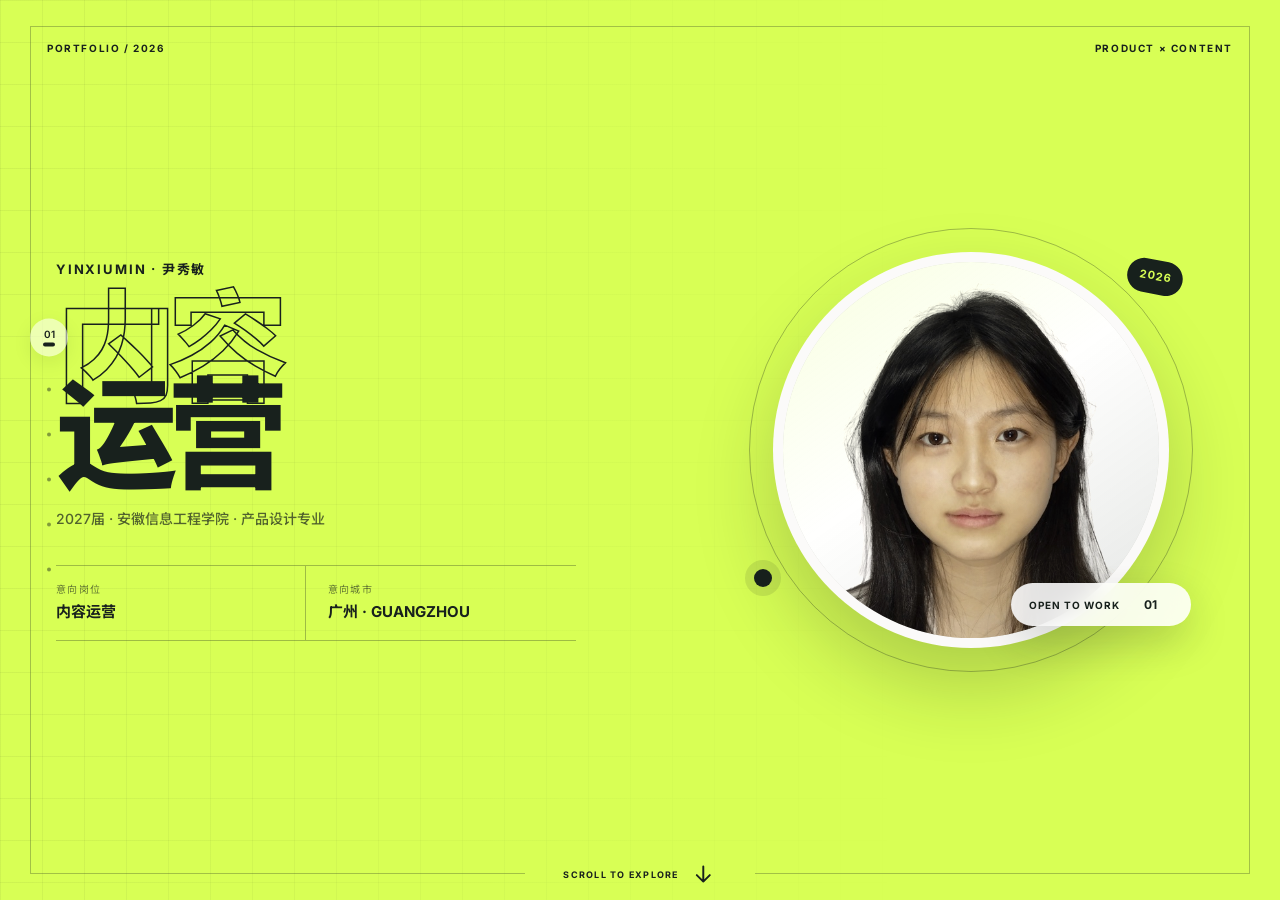
==== commit 5d476d84: "Move Duolingo cards into Subplaza, make 6 cards horizontally scrollable with auto-scroll, remove Duo" ====
--- a/index.html
+++ b/index.html
@@ -22,11 +22,10 @@
   <nav class="page-nav" aria-label="页面导航">
     <button class="page-dot active" type="button" data-page="0" aria-label="个人介绍"><span>01</span></button>
     <button class="page-dot" type="button" data-page="1" aria-label="Subplaza 项目"><span>02</span></button>
-    <button class="page-dot" type="button" data-page="2" aria-label="Duolingo 项目"><span>03</span></button>
-    <button class="page-dot" type="button" data-page="3" aria-label="Ocebase 项目"><span>04</span></button>
-    <button class="page-dot" type="button" data-page="4" aria-label="制作流程"><span>05</span></button>
-    <button class="page-dot" type="button" data-page="5" aria-label="擅长软件"><span>06</span></button>
-    <button class="page-dot" type="button" data-page="6" aria-label="联系方式"><span>07</span></button>
+    <button class="page-dot" type="button" data-page="2" aria-label="Ocebase 项目"><span>03</span></button>
+    <button class="page-dot" type="button" data-page="3" aria-label="制作流程"><span>04</span></button>
+    <button class="page-dot" type="button" data-page="4" aria-label="常用软件"><span>05</span></button>
+    <button class="page-dot" type="button" data-page="5" aria-label="联系方式"><span>06</span></button>
   </nav>
 
   <main class="main">
@@ -76,7 +75,7 @@
           </div>
         </div>
 
-        <div class="blog-grid">
+        <div class="blog-scroll" id="subplazaScroll">
           <div class="blog-card fade-in-delay-1" data-blog="sub-1">
             <div class="blog-cover">
               <div class="cover-bg cover-img"></div>
@@ -103,55 +102,38 @@
               <p class="blog-title">原神 6.7 版本原石获取全攻略：零氪/月卡党能拿多少抽</p>
             </div>
           </div>
+
+          <div class="blog-card fade-in-delay-1" data-blog="duo-1">
+            <div class="blog-cover">
+              <div class="cover-bg cover-duo-1"></div>
+            </div>
+            <div class="blog-body">
+              <p class="blog-title">2026 年 Super Duolingo 会员值得买吗？真实体验分享及省钱方式</p>
+            </div>
+          </div>
+
+          <div class="blog-card fade-in-delay-1" data-blog="duo-2">
+            <div class="blog-cover">
+              <div class="cover-bg cover-duo-2"></div>
+            </div>
+            <div class="blog-body">
+              <p class="blog-title">2026 年如何免费获得 Super Duolingo：免费版、优惠方式与低价订阅指南</p>
+            </div>
+          </div>
+
+          <div class="blog-card fade-in-delay-1" data-blog="duo-3">
+            <div class="blog-cover">
+              <div class="cover-bg cover-duo-3"></div>
+            </div>
+            <div class="blog-body">
+              <p class="blog-title">Duolingo Student 折扣 2026：学生优惠还存在吗？如何更便宜使用 Super Duolingo？</p>
+            </div>
+          </div>
         </div>
       </div>
     </section>
 
-    <!-- ===== Section 3: Duolingo ===== -->
-    <section class="section snap-section" id="duolingo">
-      <div class="container">
-        <div class="exp-header fade-in">
-          <div class="exp-header-left">
-            <h2>Duolingo</h2>
-            <p class="exp-meta">2027.07<span class="tag">兼职</span></p>
-          </div>
-          <div class="exp-header-right">
-            针对"Duolingo"进行 Blog 选题，输出符合 SEO &amp; GEO 标准的 Blog。
-          </div>
-        </div>
-
-        <div class="blog-grid">
-          <div class="blog-card fade-in-delay-1" data-blog="duo-1">
-            <div class="blog-cover">
-              <div class="cover-bg cover-duo-1"></div>
-            </div>
-            <div class="blog-body">
-              <p class="blog-title">2026 年 Super Duolingo 会员值得买吗？真实体验分享及省钱方式</p>
-            </div>
-          </div>
-
-          <div class="blog-card fade-in-delay-1" data-blog="duo-2">
-            <div class="blog-cover">
-              <div class="cover-bg cover-duo-2"></div>
-            </div>
-            <div class="blog-body">
-              <p class="blog-title">2026 年如何免费获得 Super Duolingo：免费版、优惠方式与低价订阅指南</p>
-            </div>
-          </div>
-
-          <div class="blog-card fade-in-delay-1" data-blog="duo-3">
-            <div class="blog-cover">
-              <div class="cover-bg cover-duo-3"></div>
-            </div>
-            <div class="blog-body">
-              <p class="blog-title">Duolingo Student 折扣 2026：学生优惠还存在吗？如何更便宜使用 Super Duolingo？</p>
-            </div>
-          </div>
-        </div>
-      </div>
-    </section>
-
-    <!-- ===== Section 4: Ocebase ===== -->
+    <!-- ===== Section 3: Ocebase ===== -->
     <section class="section snap-section" id="ocebase">
       <div class="container">
         <div class="exp-header fade-in">
@@ -218,7 +200,9 @@
             <h3>研究用户问题</h3>
             <p>从 AI、社交平台、竞品、搜索引擎、销量数据中挖掘真实需求</p>
             <div class="workflow-tools">
-              <span>Semrush</span><span>AnswerThePublic</span><span>Google Trends</span>
+              <span class="wf-tool" style="--tc:#FF642D">Semrush</span>
+              <span class="wf-tool" style="--tc:#3DBABA">AnswerThePublic</span>
+              <span class="wf-tool" style="--tc:#4285F4">Google Trends</span>
             </div>
           </div>
           <div class="workflow-step" role="listitem">
@@ -226,7 +210,8 @@
             <h3>确定文章标题</h3>
             <p>公式：<strong>核心问题 + 年份 + 用户关心因素</strong></p>
             <div class="workflow-tools">
-              <span>Semrush</span><span>Ahrefs</span>
+              <span class="wf-tool" style="--tc:#FF642D">Semrush</span>
+              <span class="wf-tool" style="--tc:#0058F0">Ahrefs</span>
             </div>
           </div>
           <div class="workflow-step" role="listitem">
@@ -239,7 +224,8 @@
             <h3>收集相关数据</h3>
             <p>统计数据、实测结果、对比表格、截图证据</p>
             <div class="workflow-tools">
-              <span>Google Search Console</span><span>Ahrefs</span>
+              <span class="wf-tool" style="--tc:#4285F4">Search Console</span>
+              <span class="wf-tool" style="--tc:#0058F0">Ahrefs</span>
             </div>
           </div>
           <div class="workflow-step" role="listitem">
@@ -247,7 +233,8 @@
             <h3>撰写文章</h3>
             <p>语言简洁，信息密度高，每段都有信息增量</p>
             <div class="workflow-tools">
-              <span>ChatGPT</span><span>Claude</span>
+              <span class="wf-tool" style="--tc:#10A37F">ChatGPT</span>
+              <span class="wf-tool" style="--tc:#D97757">Claude</span>
             </div>
           </div>
           <div class="workflow-step" role="listitem">
@@ -255,7 +242,8 @@
             <h3>加入多媒体</h3>
             <p>内置链接、图片、视频、表格，提升可读性与 AI 可提取性</p>
             <div class="workflow-tools">
-              <span>Figma</span><span>fal</span>
+              <span class="wf-tool" style="--tc:#F24E1E">Figma</span>
+              <span class="wf-tool" style="--tc:#FF826E">fal</span>
             </div>
           </div>
           <div class="workflow-step" role="listitem">
@@ -263,7 +251,8 @@
             <h3>GEO 优化检查</h3>
             <p>检查标题层级、结构化数据、关键词、内链、alt 文本等</p>
             <div class="workflow-tools">
-              <span>Semrush</span><span>Google Search Console</span>
+              <span class="wf-tool" style="--tc:#FF642D">Semrush</span>
+              <span class="wf-tool" style="--tc:#4285F4">Search Console</span>
             </div>
           </div>
           <div class="workflow-step" role="listitem">
@@ -271,7 +260,8 @@
             <h3>测试 AI 引用</h3>
             <p>发布后在 ChatGPT、豆包等 AI 中验证引用情况，持续优化</p>
             <div class="workflow-tools">
-              <span>ChatGPT</span><span>豆包</span>
+              <span class="wf-tool" style="--tc:#10A37F">ChatGPT</span>
+              <span class="wf-tool" style="--tc:#0066FF">豆包</span>
             </div>
           </div>
         </div>
@@ -291,13 +281,17 @@
           <p>熟练运用 AI 工具完成从内容构思、深度研究到开发落地的完整工作流。</p>
         </div>
         <div class="software-rail fade-in-delay-1" role="list" aria-label="常用的软件">
-          <div class="software-item" role="listitem">
+          <div class="software-item" role="listitem" style="order:1">
             <span class="software-index">01</span>
             <div class="software-mark mark-chatgpt">
               <svg viewBox="0 0 24 24" xmlns="http://www.w3.org/2000/svg"><path d="M22.2819 9.8211a5.9847 5.9847 0 0 0-.5157-4.9108 6.0462 6.0462 0 0 0-6.5098-2.9A6.0651 6.0651 0 0 0 4.9807 4.1818a5.9847 5.9847 0 0 0-3.9977 2.9 6.0462 6.0462 0 0 0 .7427 7.0966 5.98 5.98 0 0 0 .511 4.9107 6.051 6.051 0 0 0 6.5146 2.9001A5.9847 5.9847 0 0 0 13.2599 24a6.0557 6.0557 0 0 0 5.7718-4.2058 5.9894 5.9894 0 0 0 3.9977-2.9001 6.0557 6.0557 0 0 0-.7475-7.0729zm-9.022 12.6081a4.4755 4.4755 0 0 1-2.8764-1.0408l.1419-.0804 4.7783-2.7582a.7948.7948 0 0 0 .3927-.6813v-6.7369l2.02 1.1686a.071.071 0 0 1 .038.052v5.5826a4.504 4.504 0 0 1-4.4945 4.4944zm-9.6607-4.1254a4.4708 4.4708 0 0 1-.5346-3.0137l.142.0852 4.783 2.7582a.7712.7712 0 0 0 .7806 0l5.8428-3.3685v2.3324a.0804.0804 0 0 1-.0332.0615L9.74 19.9502a4.4992 4.4992 0 0 1-6.1408-1.6464zM2.3408 7.8956a4.485 4.485 0 0 1 2.3655-1.9728V11.6a.7664.7664 0 0 0 .3879.6765l5.8144 3.3543-2.0201 1.1685a.0757.0757 0 0 1-.071 0l-4.8303-2.7865A4.504 4.504 0 0 1 2.3408 7.872zm16.5963 3.8558L13.1038 8.364 15.1192 7.2a.0757.0757 0 0 1 .071 0l4.8303 2.7913a4.4944 4.4944 0 0 1-.6765 8.1042v-5.6772a.79.79 0 0 0-.407-.667zm2.0107-3.0231l-.142-.0852-4.7735-2.7818a.7759.7759 0 0 0-.7854 0L9.409 9.2297V6.8974a.0662.0662 0 0 1 .0284-.0615l4.8303-2.7866a4.4992 4.4992 0 0 1 6.6802 4.66zM8.3065 12.863l-2.02-1.1638a.0804.0804 0 0 1-.038-.0567V6.0742a4.4992 4.4992 0 0 1 7.3757-3.4537l-.142.0805L8.704 5.459a.7948.7948 0 0 0-.3927.6813zm1.0976-2.3654l2.602-1.4998 2.6069 1.4998v2.9994l-2.5974 1.4997-2.6067-1.4997Z" fill="currentColor"/></svg>
             </div>
             <h3>ChatGPT</h3>
             <p>内容创作</p>
+            <div class="software-prof">
+              <span class="software-prof-label">熟练度</span>
+              <div class="software-prof-track"><div class="software-prof-fill" style="width:95%"></div></div>
+            </div>
           </div>
           <div class="software-item" role="listitem" style="display:none">
             <span class="software-index">--</span>
@@ -307,29 +301,41 @@
             <h3>Devin</h3>
             <p>智能开发</p>
           </div>
-          <div class="software-item" role="listitem">
-            <span class="software-index">02</span>
+          <div class="software-item" role="listitem" style="order:4">
+            <span class="software-index">04</span>
             <div class="software-mark mark-codex">
               <svg viewBox="0 0 24 24" xmlns="http://www.w3.org/2000/svg"><path clip-rule="evenodd" fill="currentColor" d="M8.086.457a6.105 6.105 0 013.046-.415c1.333.153 2.521.72 3.564 1.7a.117.117 0 00.107.029c1.408-.346 2.762-.224 4.061.366l.063.03.154.076c1.357.703 2.33 1.77 2.918 3.198.278.679.418 1.388.421 2.126a5.655 5.655 0 01-.18 1.631.167.167 0 00.04.155 5.982 5.982 0 011.578 2.891c.385 1.901-.01 3.615-1.183 5.14l-.182.22a6.063 6.063 0 01-2.934 1.851.162.162 0 00-.108.102c-.255.736-.511 1.364-.987 1.992-1.199 1.582-2.962 2.462-4.948 2.451-1.583-.008-2.986-.587-4.21-1.736a.145.145 0 00-.14-.032c-.518.167-1.04.191-1.604.185a5.924 5.924 0 01-2.595-.622 6.058 6.058 0 01-2.146-1.781c-.203-.269-.404-.522-.551-.821a7.74 7.74 0 01-.495-1.283 6.11 6.11 0 01-.017-3.064.166.166 0 00.008-.074.115.115 0 00-.037-.064 5.958 5.958 0 01-1.38-2.202 5.196 5.196 0 01-.333-1.589 6.915 6.915 0 01.188-2.132c.45-1.484 1.309-2.648 2.577-3.493.282-.188.55-.334.802-.438.286-.12.573-.22.861-.304a.129.129 0 00.087-.087A6.016 6.016 0 015.635 2.31C6.315 1.464 7.132.846 8.086.457zm-.804 7.85a.848.848 0 00-1.473.842l1.694 2.965-1.688 2.848a.849.849 0 001.46.864l1.94-3.272a.849.849 0 00.007-.854l-1.94-3.393zm5.446 6.24a.849.849 0 000 1.695h4.848a.849.849 0 000-1.696h-4.848z"/></svg>
             </div>
             <h3>Codex</h3>
             <p>代码生成</p>
-          </div>
-          <div class="software-item" role="listitem">
+            <div class="software-prof">
+              <span class="software-prof-label">熟练度</span>
+              <div class="software-prof-track"><div class="software-prof-fill" style="width:45%"></div></div>
+            </div>
+          </div>
+          <div class="software-item" role="listitem" style="order:3">
             <span class="software-index">03</span>
             <div class="software-mark mark-semrush">
               <svg viewBox="0 0 24 24" xmlns="http://www.w3.org/2000/svg"><path fill="currentColor" d="M20.698 11.911c0 .444-.226.516-.79.516-.596 0-.706-.1-.77-.554-.118-1.152-.896-2.13-2.201-2.24-.418-.034-.518-.19-.518-.706 0-.48.074-.708.446-.708 2.265.01 3.833 1.832 3.833 3.69v.002zm3.3 0c0-3.456-2.338-7.11-7.74-7.11H5.52c-.218 0-.354.11-.354.31 0 .109.082.209.156.26.388.31.97.654 1.73 1.036.743.372 1.323.616 1.903.852.246.1.336.208.336.344 0 .19-.136.308-.4.308H.372c-.254 0-.372.164-.372.326 0 .136.044.254.162.372.69.726 1.796 1.596 3.4 2.604 1.466.91 2.98 1.74 4.533 2.492.236.11.308.236.308.372-.008.154-.126.28-.4.28H4.1c-.216 0-.344.12-.344.3 0 .1.08.226.19.326.888.808 2.311 1.688 4.207 2.494 2.53 1.08 5.094 1.721 7.98 1.721 5.465 0 7.867-4.087 7.867-7.289l-.002.002zm-7.133 5.104c-2.794 0-5.132-2.276-5.132-5.114 0-2.794 2.33-5.04 5.132-5.04 2.863 0 5.111 2.24 5.111 5.04a5.086 5.086 0 0 1-5.111 5.114z"/></svg>
             </div>
             <h3>Semrush</h3>
             <p>SEO 分析</p>
-          </div>
-          <div class="software-item" role="listitem">
-            <span class="software-index">04</span>
+            <div class="software-prof">
+              <span class="software-prof-label">熟练度</span>
+              <div class="software-prof-track"><div class="software-prof-fill" style="width:62%"></div></div>
+            </div>
+          </div>
+          <div class="software-item" role="listitem" style="order:2">
+            <span class="software-index">02</span>
             <div class="software-mark mark-figma">
               <svg viewBox="0 0 54 80" fill="none" xmlns="http://www.w3.org/2000/svg"><path d="M13.3333 80.0002C20.6933 80.0002 26.6667 74.0268 26.6667 66.6668V53.3335H13.3333C5.97333 53.3335 0 59.3068 0 66.6668C0 74.0268 5.97333 80.0002 13.3333 80.0002Z" fill="#0ACF83"/><path d="M0 39.9998C0 32.6398 5.97333 26.6665 13.3333 26.6665H26.6667V53.3332H13.3333C5.97333 53.3332 0 47.3598 0 39.9998Z" fill="#A259FF"/><path d="M0 13.3333C0 5.97333 5.97333 0 13.3333 0H26.6667V26.6667H13.3333C5.97333 26.6667 0 20.6933 0 13.3333Z" fill="#F24E1E"/><path d="M26.6667 0H40.0001C47.3601 0 53.3334 5.97333 53.3334 13.3333C53.3334 20.6933 47.3601 26.6667 40.0001 26.6667H26.6667V0Z" fill="#FF7262"/><path d="M53.3334 39.9998C53.3334 47.3598 47.3601 53.3332 40.0001 53.3332C32.6401 53.3332 26.6667 47.3598 26.6667 39.9998C26.6667 32.6398 32.6401 26.6665 40.0001 26.6665C47.3601 26.6665 53.3334 32.6398 53.3334 39.9998Z" fill="#1ABCFE"/></svg>
             </div>
             <h3>Figma</h3>
             <p>设计协作</p>
+            <div class="software-prof">
+              <span class="software-prof-label">熟练度</span>
+              <div class="software-prof-track"><div class="software-prof-fill" style="width:78%"></div></div>
+            </div>
           </div>
           <div class="software-item" role="listitem" style="display:none">
             <span class="software-index">--</span>
@@ -339,13 +345,17 @@
             <h3>Gemini</h3>
             <p>多模态</p>
           </div>
-          <div class="software-item" role="listitem">
+          <div class="software-item" role="listitem" style="order:5">
             <span class="software-index">05</span>
             <div class="software-mark mark-fal">
               <svg viewBox="0 0 46.77 48" fill="none" xmlns="http://www.w3.org/2000/svg"><path fill-rule="evenodd" clip-rule="evenodd" d="M30.1574 0.740479C30.9676 0.740479 31.6169 1.39923 31.6944 2.20567C32.3853 9.39891 38.1102 15.1234 45.3039 15.8142C46.1104 15.8917 46.7692 16.541 46.7692 17.3511V30.8959C46.7692 31.706 46.1104 32.3553 45.3039 32.4328C38.1102 33.1236 32.3853 38.8481 31.6944 46.0414C31.6169 46.8478 30.9676 47.5065 30.1574 47.5065H16.6118C15.8016 47.5065 15.1523 46.8478 15.0748 46.0414C14.384 38.8481 8.65901 33.1236 1.46528 32.4328C0.658799 32.3553 0 31.706 0 30.8959V17.3511C0 16.541 0.658803 15.8917 1.46529 15.8142C8.65902 15.1234 14.384 9.39891 15.0748 2.20567C15.1523 1.39923 15.8016 0.740479 16.6118 0.740479H30.1574ZM9.39037 24.0839C9.39037 31.865 15.6915 38.1728 23.4644 38.1728C31.2373 38.1728 37.5385 31.865 37.5385 24.0839C37.5385 16.3028 31.2373 9.99498 23.4644 9.99498C15.6915 9.99498 9.39037 16.3028 9.39037 24.0839Z" fill="currentColor"/></svg>
             </div>
             <h3>fal</h3>
             <p>创意实验</p>
+            <div class="software-prof">
+              <span class="software-prof-label">熟练度</span>
+              <div class="software-prof-track"><div class="software-prof-fill" style="width:42%"></div></div>
+            </div>
           </div>
         </div>
         <div class="software-footer fade-in-delay-1">
--- a/css/style.css
+++ b/css/style.css
@@ -280,6 +280,26 @@
   gap: 20px;
 }
 
+.blog-scroll {
+  display: flex;
+  gap: 20px;
+  overflow-x: auto;
+  scroll-snap-type: x mandatory;
+  -webkit-overflow-scrolling: touch;
+  scrollbar-width: none;
+  -ms-overflow-style: none;
+  padding-bottom: 4px;
+}
+
+.blog-scroll::-webkit-scrollbar {
+  display: none;
+}
+
+.blog-scroll .blog-card {
+  flex: 0 0 calc(33.333% - 13.33px);
+  scroll-snap-align: start;
+}
+
 .blog-card {
   background: var(--card-bg);
   border: 1px solid var(--border);
@@ -449,6 +469,7 @@
   padding: 16px 10px;
   border-left: 1px solid var(--border);
   min-width: 0;
+  overflow: hidden;
 }
 
 .workflow-step:first-child {
@@ -479,20 +500,31 @@
 
 .workflow-tools {
   display: flex;
-  flex-wrap: wrap;
-  gap: 4px;
+  flex-direction: column;
+  gap: 3px;
   margin-top: 8px;
 }
 
-.workflow-tools span {
-  font-size: 0.65rem;
+.wf-tool {
+  display: flex;
+  align-items: center;
+  gap: 5px;
+  font-size: 0.62rem;
   font-weight: 600;
-  line-height: 1;
-  padding: 3px 6px;
-  border-radius: 4px;
-  background: rgba(24, 33, 29, 0.06);
-  color: rgba(24, 33, 29, 0.55);
+  line-height: 1.3;
+  color: var(--text-secondary);
   white-space: nowrap;
+  overflow: hidden;
+  text-overflow: ellipsis;
+}
+
+.wf-tool::before {
+  content: '';
+  flex-shrink: 0;
+  width: 6px;
+  height: 6px;
+  border-radius: 50%;
+  background: var(--tc, var(--accent));
 }
 
 /* ===== Modal ===== */
@@ -887,9 +919,13 @@
     line-height: 1.4;
   }
 
-  .workflow-tools span {
+  .wf-tool {
     font-size: 8px;
-    padding: 2px 4px;
+  }
+
+  .wf-tool::before {
+    width: 5px;
+    height: 5px;
   }
 
   /* Full-screen modal on mobile */
@@ -1378,6 +1414,14 @@
   gap: 22px;
 }
 
+.blog-scroll {
+  gap: 22px;
+}
+
+.blog-scroll .blog-card {
+  flex: 0 0 calc(33.333% - 14.67px);
+}
+
 .blog-card {
   border: 1px solid rgba(24, 33, 29, 0.1);
   border-radius: 24px;
@@ -1439,6 +1483,7 @@
   position: relative;
   padding: clamp(20px, 3vh, 32px) 12px clamp(18px, 2.7vh, 28px);
   border-left: 1px solid rgba(24, 33, 29, 0.16);
+  overflow: hidden;
   transition: color 0.35s, background 0.35s, transform 0.35s cubic-bezier(0.22, 1, 0.36, 1);
 }
 
@@ -1489,18 +1534,24 @@
   margin-top: 10px;
 }
 
-.workflow-tools span {
-  font-size: clamp(9px, 0.75vw, 11px);
-  padding: 4px 7px;
-  border-radius: 5px;
-  background: rgba(24, 33, 29, 0.07);
+.wf-tool {
+  font-size: clamp(9px, 0.72vw, 11px);
   color: rgba(24, 33, 29, 0.5);
-  transition: background 0.35s, color 0.35s;
-}
-
-.workflow-step:hover .workflow-tools span {
-  background: rgba(255, 255, 255, 0.15);
-  color: rgba(255, 255, 255, 0.8);
+  transition: color 0.35s;
+}
+
+.wf-tool::before {
+  width: 7px;
+  height: 7px;
+  transition: box-shadow 0.35s;
+}
+
+.workflow-step:hover .wf-tool {
+  color: rgba(255, 255, 255, 0.75);
+}
+
+.workflow-step:hover .wf-tool::before {
+  box-shadow: 0 0 0 2px rgba(255, 255, 255, 0.2);
 }
 
 .blog-body {
@@ -1577,10 +1628,10 @@
 }
 
 .software-heading h2 {
-  font-size: clamp(4rem, 7.5vw, 7.2rem);
+  font-size: clamp(3.2rem, 6vw, 5.4rem);
   font-weight: 800;
-  line-height: 0.82;
-  letter-spacing: -0.08em;
+  line-height: 0.9;
+  letter-spacing: -0.065em;
 }
 
 .software-heading > p {
@@ -1601,6 +1652,8 @@
 
 .software-item {
   position: relative;
+  display: flex;
+  flex-direction: column;
   min-width: 0;
   padding: clamp(20px, 3vh, 32px) 12px clamp(18px, 2.7vh, 28px);
   border-left: 1px solid rgba(24, 33, 29, 0.16);
@@ -1696,6 +1749,48 @@
   transition: color 0.35s;
 }
 
+.software-prof {
+  margin-top: auto;
+  padding-top: clamp(14px, 2.5vh, 24px);
+}
+
+.software-prof-label {
+  display: block;
+  margin-bottom: 5px;
+  font-size: 8px;
+  font-weight: 600;
+  letter-spacing: 0.08em;
+  color: rgba(24, 33, 29, 0.35);
+  transition: color 0.35s;
+}
+
+.software-prof-track {
+  height: 5px;
+  border-radius: 3px;
+  background: rgba(24, 33, 29, 0.07);
+  overflow: hidden;
+  transition: background 0.35s;
+}
+
+.software-prof-fill {
+  height: 100%;
+  border-radius: 3px;
+  background: rgba(71, 85, 105, 0.4);
+  transition: opacity 0.35s;
+}
+
+.software-item:hover .software-prof-label {
+  color: rgba(255, 255, 255, 0.4);
+}
+
+.software-item:hover .software-prof-track {
+  background: rgba(255, 255, 255, 0.15);
+}
+
+.software-item:hover .software-prof-fill {
+  opacity: 0.85;
+}
+
 .software-footer {
   display: flex;
   align-items: center;
@@ -1916,6 +2011,8 @@
   .avatar-wrap { width: min(36vw, 300px); height: min(36vw, 300px); }
   .exp-header { gap: 34px; }
   .blog-grid { grid-template-columns: repeat(3, 1fr); gap: 12px; }
+  .blog-scroll { gap: 12px; }
+  .blog-scroll .blog-card { flex: 0 0 calc(33.333% - 8px); }
   .blog-card { border-radius: 18px; }
   .blog-cover { border-radius: 13px; }
   .blog-body { padding: 8px 14px 16px; }
@@ -1957,6 +2054,8 @@
   .exp-header-left .exp-meta { margin-top: 8px; }
   .exp-header-right { font-size: 11px; line-height: 1.5; }
   .blog-grid { grid-template-columns: 1fr; gap: 10px; }
+  .blog-scroll { gap: 10px; }
+  .blog-scroll .blog-card { flex: 0 0 70%; }
   .blog-card { display: grid; grid-template-columns: 40% 60%; align-items: center; border-radius: 16px; }
   .blog-cover { width: calc(100% - 12px); margin: 6px; border-radius: 11px; }
   .blog-body { padding: 10px 12px 10px 8px; }
@@ -1973,6 +2072,9 @@
   .software-mark svg { max-width: 60%; max-height: 60%; }
   .software-item h3 { margin-bottom: 1px; font-size: 9px; }
   .software-item > p { font-size: 8px; }
+  .software-prof { padding-top: 8px; }
+  .software-prof-label { font-size: 6px; margin-bottom: 3px; }
+  .software-prof-track { height: 3px; }
   .software-footer { gap: 8px; margin-top: 10px; font-size: 7px; }
   .contact-card h1 { font-size: 3.5rem; }
   .contact-card > p { margin-bottom: 24px; font-size: 12px; }
